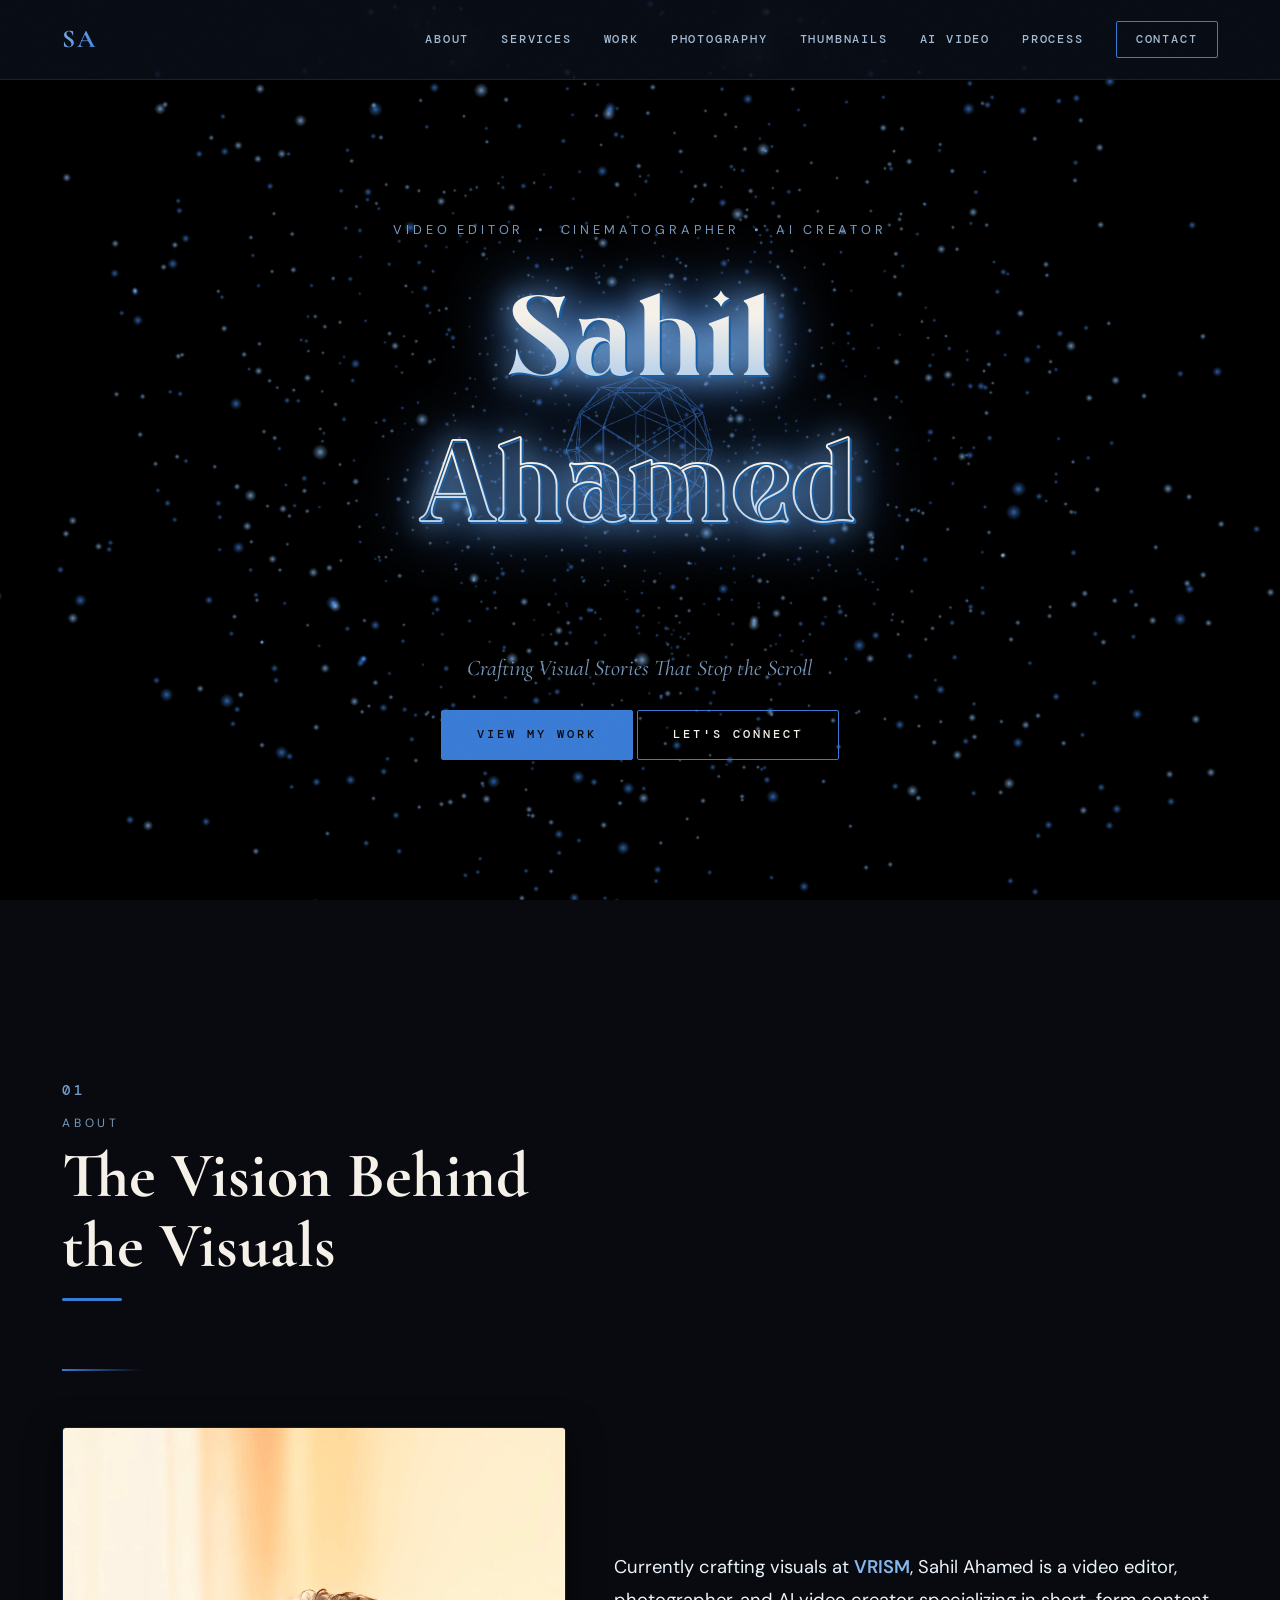
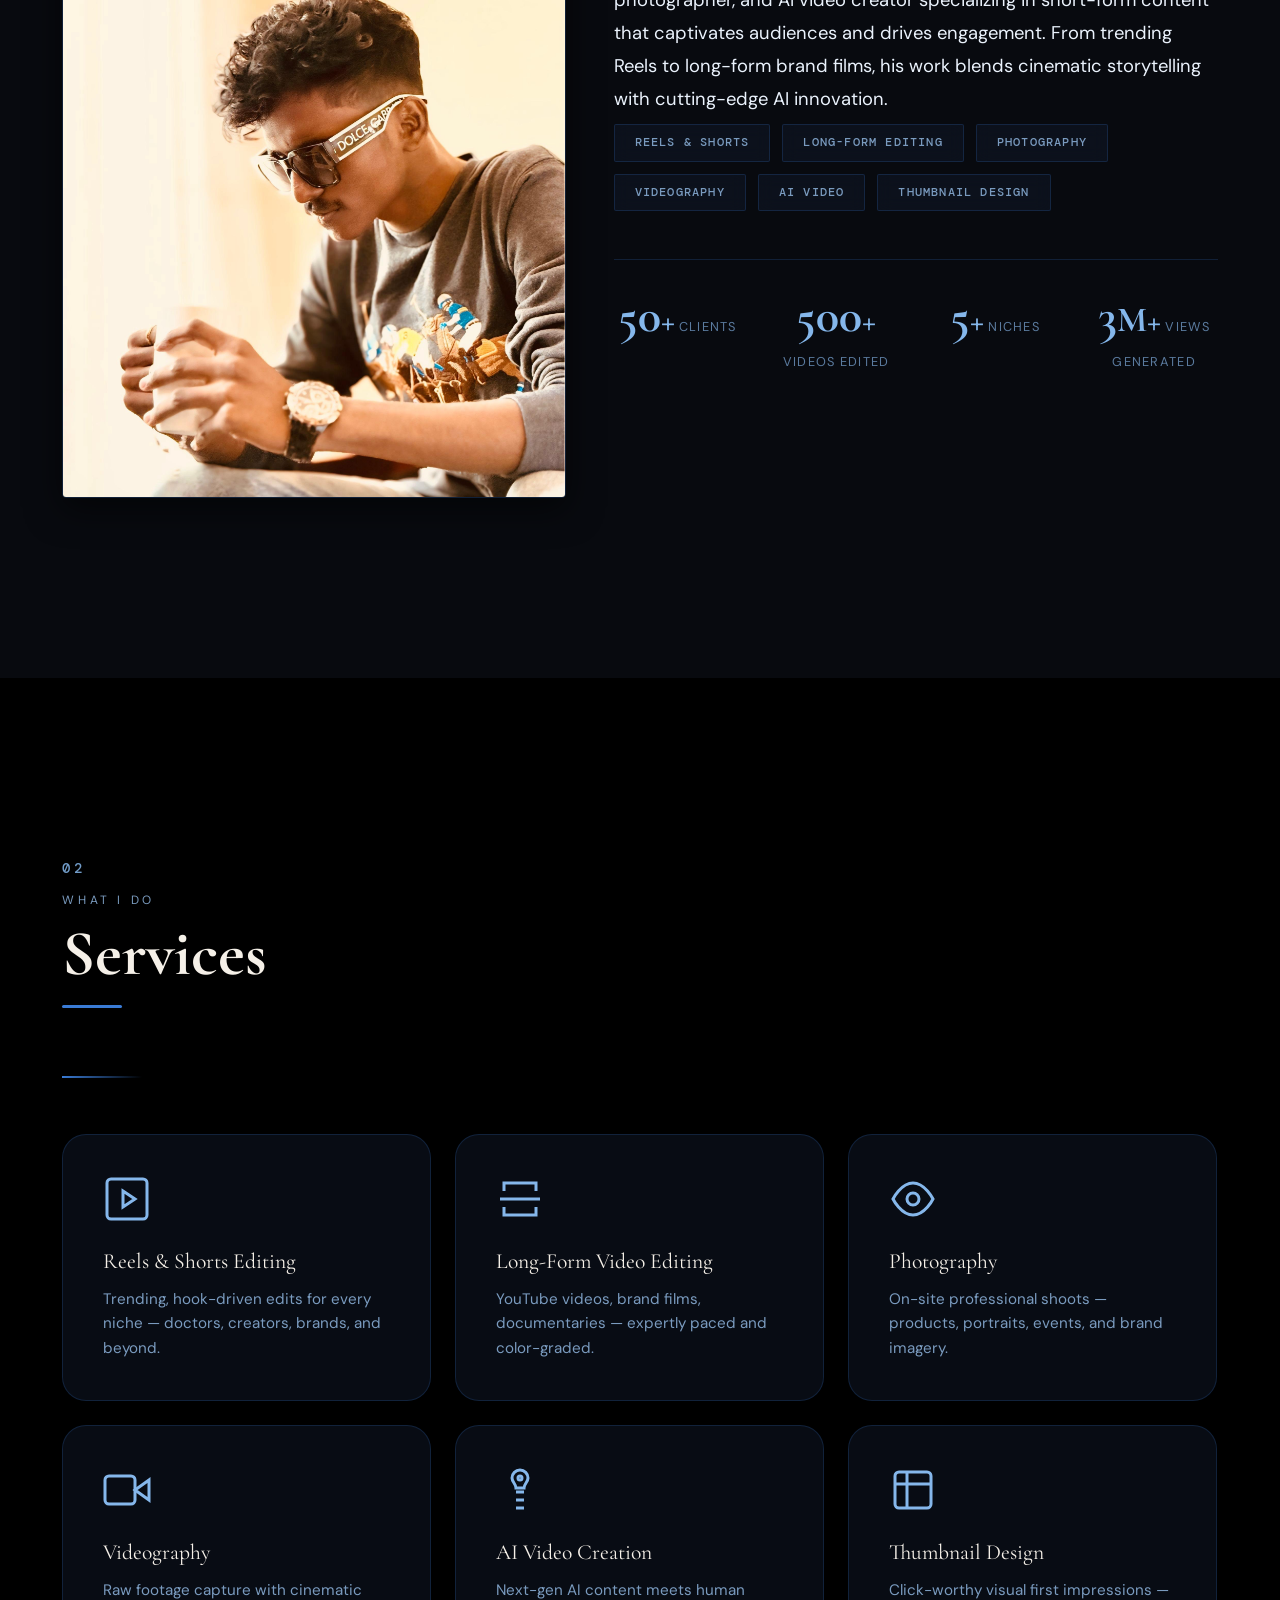
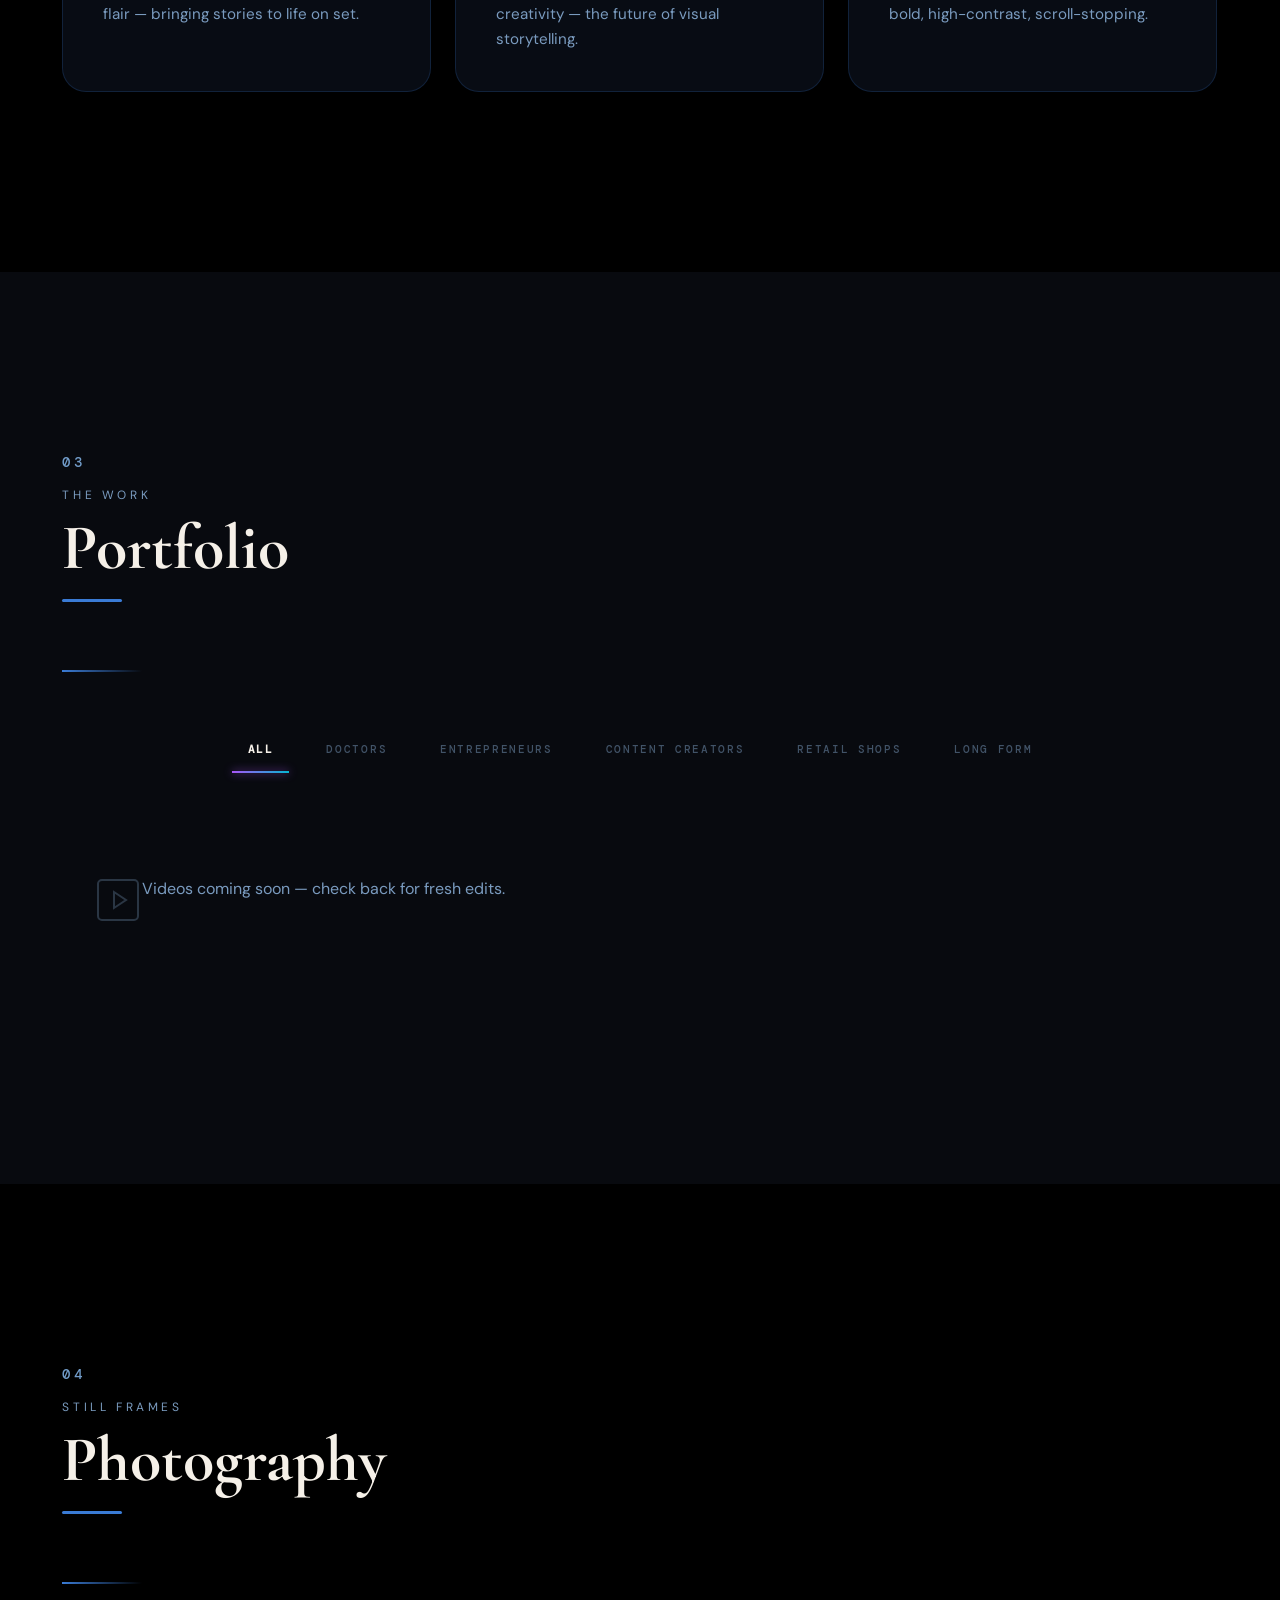
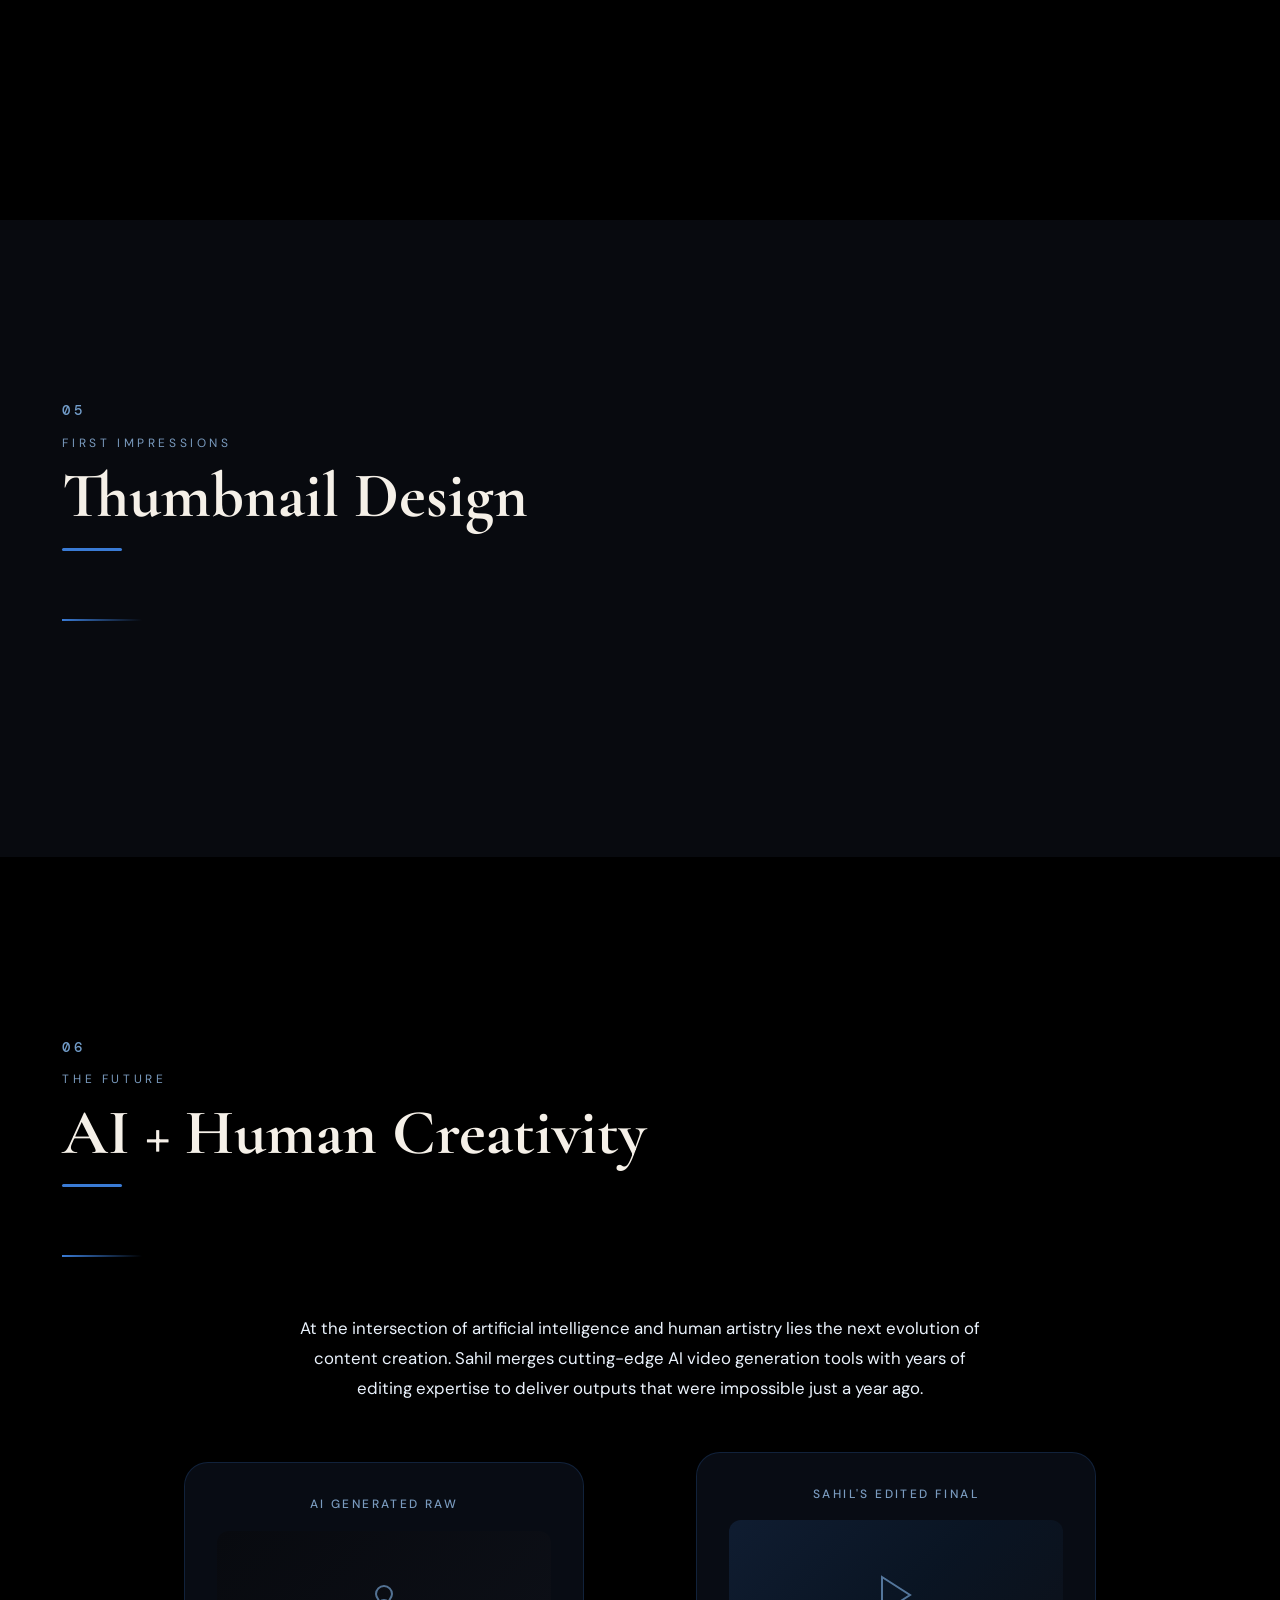
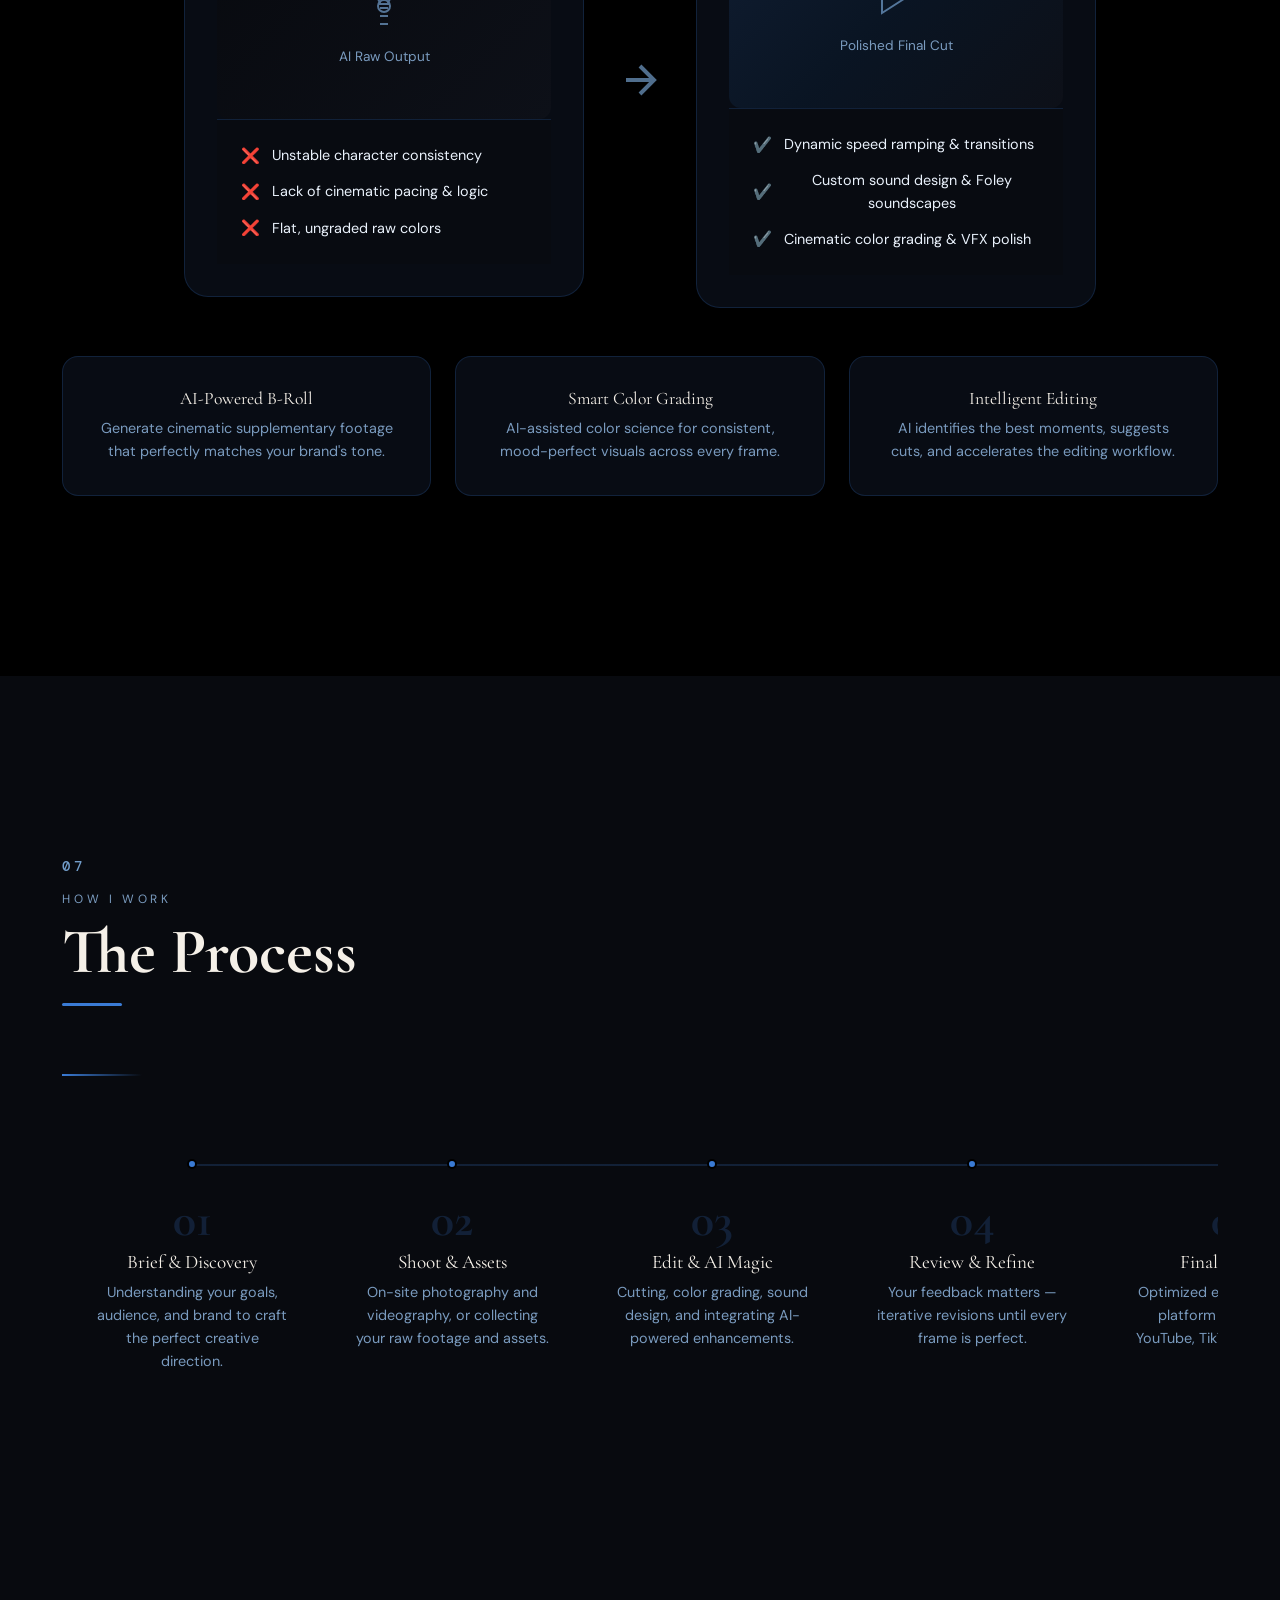
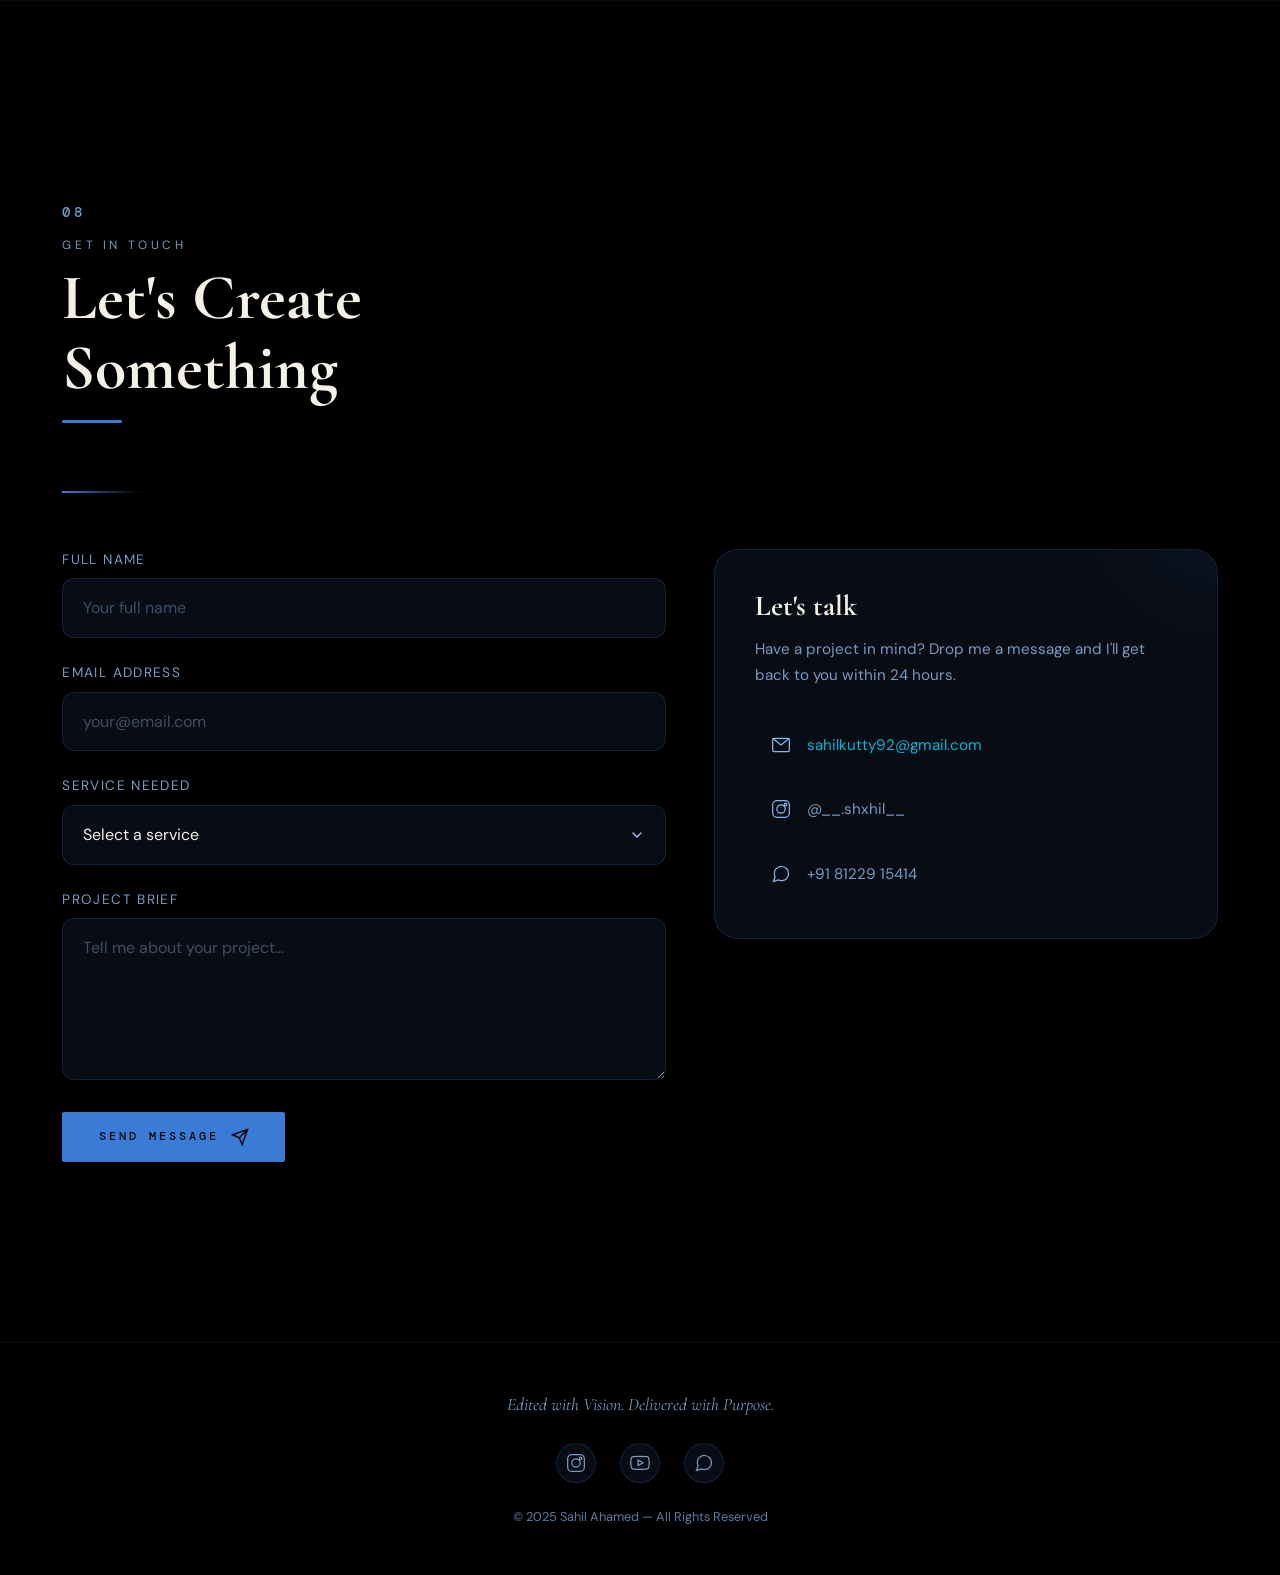
==== index.html @ 662470e2 "Configure Vercel frontend with API rewrites" ====
<!DOCTYPE html>
<html lang="en">
<head>
  <!-- ============================================
       META & SEO
       ============================================ -->
  <meta charset="UTF-8">
  <meta name="viewport" content="width=device-width, initial-scale=1.0">
  <meta http-equiv="X-UA-Compatible" content="IE=edge">

  <!-- Primary SEO -->
  <title>Sahil Ahamed — Video Editor, Cinematographer & AI Creator</title>
  <meta name="description" content="Sahil Ahamed is a professional video editor, cinematographer, and AI video creator specializing in short-form Reels, brand films, and cutting-edge AI-enhanced content. Currently crafting visuals at VRISM.">
  <meta name="keywords" content="video editor, cinematographer, AI video creator, Reels editor, short-form content, brand films, Sahil Ahamed, VRISM, video editing portfolio">
  <meta name="author" content="Sahil Ahamed">
  <meta name="robots" content="index, follow">
  <meta name="theme-color" content="#050508">

  <!-- Open Graph / Facebook -->
  <meta property="og:type" content="website">
  <meta property="og:url" content="https://sahilahamed.com/">
  <meta property="og:title" content="Sahil Ahamed — Video Editor, Cinematographer & AI Creator">
  <meta property="og:description" content="Crafting visual stories that stop the scroll. Professional video editing, cinematography, and AI-powered content creation.">
  <meta property="og:image" content="https://sahilahamed.com/static/images/og-image.jpg">
  <meta property="og:site_name" content="Sahil Ahamed Portfolio">
  <meta property="og:locale" content="en_US">

  <!-- Twitter Card -->
  <meta name="twitter:card" content="summary_large_image">
  <meta name="twitter:url" content="https://sahilahamed.com/">
  <meta name="twitter:title" content="Sahil Ahamed — Video Editor, Cinematographer & AI Creator">
  <meta name="twitter:description" content="Crafting visual stories that stop the scroll. Professional video editing, cinematography, and AI-powered content creation.">
  <meta name="twitter:image" content="https://sahilahamed.com/static/images/og-image.jpg">

  <!-- Canonical -->
  <link rel="canonical" href="https://sahilahamed.com/">

  <!-- Favicon -->
  <link rel="icon" type="image/png" href="/static/images/favicon.png">
  <link rel="apple-touch-icon" href="/static/images/apple-touch-icon.png">

  <!-- ============================================
       FONTS — Preconnect & Google Fonts
       ============================================ -->
  <link rel="preconnect" href="https://fonts.googleapis.com">
  <link rel="preconnect" href="https://fonts.gstatic.com" crossorigin>
  <link href="https://fonts.googleapis.com/css2?family=Cormorant+Garamond:ital,wght@0,300;0,400;0,500;0,600;0,700;1,300;1,400;1,500&family=DM+Sans:opsz,wght@9..40,300;9..40,400;9..40,500&family=DM+Mono:wght@300;400;500&family=Italiana&display=swap" rel="stylesheet">

  <!-- ============================================
       STYLESHEET
       ============================================ -->
  <link rel="stylesheet" href="/static/css/style.css?v=1.5">
</head>

<body>
  <div class="noise-overlay" aria-hidden="true"></div>

  <!-- ============================================
       LOADER
       Displays monogram + progress bar while
       assets load, then fades out via JS.
       ============================================ -->
  <div id="loader" class="loader" aria-hidden="true">
    <div class="loader__monogram">SA</div>
    <div class="loader__bar">
      <div class="loader__progress"></div>
    </div>
  </div>

  <!-- ============================================
       CUSTOM CURSOR (desktop only)
       Follows mouse pointer with a smooth trail.
       Hidden on touch devices via CSS/JS.
       ============================================ -->
  <div class="cursor" id="cursor"></div>
  <div class="cursor-follower" id="cursor-follower"></div>

  <!-- ============================================
       NAVIGATION
       Fixed navbar with logo, links, and
       hamburger menu for mobile.
       ============================================ -->
  <nav class="navbar" id="navbar" role="navigation" aria-label="Main navigation">
    <div class="navbar__container">
      <a href="#hero" class="navbar__logo" aria-label="Sahil Ahamed — Home">SA</a>

      <div class="navbar__links" id="nav-links">
        <a href="#about" class="nav-link">About</a>
        <a href="#services" class="nav-link">Services</a>
        <a href="#portfolio" class="nav-link">Work</a>
        <a href="#photography" class="nav-link">Photography</a>
        <a href="#thumbnails" class="nav-link">Thumbnails</a>
        <a href="#ai-video" class="nav-link">AI Video</a>
        <a href="#process" class="nav-link">Process</a>
        <a href="#contact" class="nav-link nav-link--cta">Contact</a>
      </div>

      <button class="hamburger" id="hamburger" aria-label="Toggle navigation" aria-expanded="false" aria-controls="nav-links">
        <span class="hamburger__line"></span>
        <span class="hamburger__line"></span>
        <span class="hamburger__line"></span>
      </button>
    </div>
  </nav>

  <!-- ============================================
       HERO SECTION
       Full-viewport hero with Three.js canvas
       background, typed subtitle animation,
       and dual CTAs.
       ============================================ -->
  <section id="hero" class="hero" aria-label="Hero introduction">
    <canvas id="hero-canvas" class="hero__canvas" aria-hidden="true"></canvas>

    <div class="hero__content">
      <p class="hero__label">VIDEO EDITOR &nbsp;•&nbsp; CINEMATOGRAPHER &nbsp;•&nbsp; AI CREATOR</p>

      <h1 class="hero__title">
        <span class="hero__title-solid">Sahil</span><br>
        <span class="hero__title-outline">Ahamed</span>
      </h1>
      <div class="hero__subtitle">
        <span class="hero__subtitle-static">I am a </span>
        <span class="hero__subtitle-dynamic" id="hero-typed"></span>
        <span class="hero__cursor">|</span>
      </div>

      <p class="hero__tagline">Crafting Visual Stories That Stop the Scroll</p>

      <div class="hero__ctas">
        <a href="#portfolio" class="cta-btn cta-btn--primary">View My Work</a>
        <a href="#contact" class="cta-btn cta-btn--secondary">Let's Connect</a>
      </div>
    </div>

    <div class="hero__scroll-indicator" aria-hidden="true"></div>

  </section>

  <!-- ============================================
       ABOUT SECTION
       Bio, skill pills, and animated stats.
       ============================================ -->
  <section id="about" class="about section" aria-label="About Sahil Ahamed">
    <div class="section-inner">
      <div class="container">
        <div class="section-header">
          <span class="section-number">01</span>
          <p class="section__label">ABOUT</p>
          <h2 class="section__title">The Vision Behind<br>the Visuals</h2>
          <div class="section-divider"></div>
        </div>

        <div class="about__grid">
          <!-- Profile Image -->
          <div class="about__image-wrapper">
            <div class="about__image">
              <img src="/static/images/profile/ss.jpeg" alt="Sahil Ahamed">
              <div class="about__image-glow"></div>
            </div>
          </div>

          <!-- Bio Content -->
          <div class="about__content">
            <p class="about__bio">
              Currently crafting visuals at <span class="text-highlight">VRISM</span>, Sahil Ahamed is a video editor, photographer, and AI video creator specializing in short-form content that captivates audiences and drives engagement. From trending Reels to long-form brand films, his work blends cinematic storytelling with cutting-edge AI innovation.
            </p>

            <!-- Skill Pills -->
            <div class="about__skills" aria-label="Skills">
              <a href="#portfolio" class="skill-pill" data-category="all">Reels &amp; Shorts</a>
              <a href="#portfolio" class="skill-pill" data-category="long_form">Long-Form Editing</a>
              <a href="#photography" class="skill-pill">Photography</a>
              <a href="#portfolio" class="skill-pill" data-category="all">Videography</a>
              <a href="#ai-video" class="skill-pill">AI Video</a>
              <a href="#thumbnails" class="skill-pill">Thumbnail Design</a>
            </div>

            <!-- Stats — Numbers animate on scroll via JS -->
            <div class="about__stats" aria-label="Statistics">
              <div class="stat-item">
                <span class="stat-number" data-target="50">0</span><span class="stat-suffix">+</span>
                <span class="stat-label">Clients</span>
              </div>
              <div class="stat-item">
                <span class="stat-number" data-target="500">0</span><span class="stat-suffix">+</span>
                <span class="stat-label">Videos Edited</span>
              </div>
              <div class="stat-item">
                <span class="stat-number" data-target="5">0</span><span class="stat-suffix">+</span>
                <span class="stat-label">Niches</span>
              </div>
              <div class="stat-item">
                <span class="stat-number" data-target="3">0</span><span class="stat-suffix">M+</span>
                <span class="stat-label">Views Generated</span>
              </div>
            </div>
          </div>
        </div>
      </div>
    </div>
  </section>

  <!-- ============================================
       SERVICES SECTION
       Six glass-morphism cards with inline SVG
       icons covering all offered services.
       ============================================ -->
  <section id="services" class="services section" aria-label="Services offered">
    <div class="section-inner">
      <div class="container">
        <div class="section-header">
          <span class="section-number">02</span>
          <p class="section__label">WHAT I DO</p>
          <h2 class="section__title">Services</h2>
          <div class="section-divider"></div>
        </div>

        <div class="services__grid">
          <!-- Service 1: Reels & Shorts -->
          <a href="#portfolio" class="service-card glass-card" data-category="all">
            <div class="service-card__icon" aria-hidden="true">
              <svg viewBox="0 0 24 24" fill="none" stroke="currentColor" stroke-width="1.5">
                <rect x="2" y="2" width="20" height="20" rx="2"/>
                <polygon points="10,8 16,12 10,16"/>
              </svg>
            </div>
            <h3 class="service-card__title">Reels &amp; Shorts Editing</h3>
            <p class="service-card__desc">Trending, hook-driven edits for every niche — doctors, creators, brands, and beyond.</p>
          </a>

          <!-- Service 2: Long-Form -->
          <a href="#portfolio" class="service-card glass-card" data-category="long_form">
            <div class="service-card__icon" aria-hidden="true">
              <svg viewBox="0 0 24 24" fill="none" stroke="currentColor" stroke-width="1.5">
                <path d="M4 8V4h16v4M4 16v4h16v-4M2 12h20"/>
              </svg>
            </div>
            <h3 class="service-card__title">Long-Form Video Editing</h3>
            <p class="service-card__desc">YouTube videos, brand films, documentaries — expertly paced and color-graded.</p>
          </a>

          <!-- Service 3: Photography -->
          <a href="#photography" class="service-card glass-card">
            <div class="service-card__icon" aria-hidden="true">
              <svg viewBox="0 0 24 24" fill="none" stroke="currentColor" stroke-width="1.5">
                <circle cx="12" cy="12" r="3"/>
                <path d="M2 12s4-8 10-8 10 8 10 8-4 8-10 8-10-8-10-8z"/>
              </svg>
            </div>
            <h3 class="service-card__title">Photography</h3>
            <p class="service-card__desc">On-site professional shoots — products, portraits, events, and brand imagery.</p>
          </a>

          <!-- Service 4: Videography -->
          <a href="#portfolio" class="service-card glass-card" data-category="all">
            <div class="service-card__icon" aria-hidden="true">
              <svg viewBox="0 0 24 24" fill="none" stroke="currentColor" stroke-width="1.5">
                <path d="M23 7l-7 5 7 5V7z"/>
                <rect x="1" y="5" width="15" height="14" rx="2"/>
              </svg>
            </div>
            <h3 class="service-card__title">Videography</h3>
            <p class="service-card__desc">Raw footage capture with cinematic flair — bringing stories to life on set.</p>
          </a>

          <!-- Service 5: AI Video -->
          <a href="#ai-video" class="service-card glass-card">
            <div class="service-card__icon" aria-hidden="true">
              <svg viewBox="0 0 24 24" fill="none" stroke="currentColor" stroke-width="1.5">
                <path d="M12 2a4 4 0 0 1 4 4c0 2-2 3-2 5h-4c0-2-2-3-2-5a4 4 0 0 1 4-4z"/>
                <path d="M10 17h4M10 21h4M10 13h4"/>
                <circle cx="12" cy="6" r="1"/>
              </svg>
            </div>
            <h3 class="service-card__title">AI Video Creation</h3>
            <p class="service-card__desc">Next-gen AI content meets human creativity — the future of visual storytelling.</p>
          </a>

          <!-- Service 6: Thumbnails -->
          <a href="#thumbnails" class="service-card glass-card">
            <div class="service-card__icon" aria-hidden="true">
              <svg viewBox="0 0 24 24" fill="none" stroke="currentColor" stroke-width="1.5">
                <rect x="3" y="3" width="18" height="18" rx="2"/>
                <path d="M3 9h18M9 3v18"/>
              </svg>
            </div>
            <h3 class="service-card__title">Thumbnail Design</h3>
            <p class="service-card__desc">Click-worthy visual first impressions — bold, high-contrast, scroll-stopping.</p>
          </a>
        </div>
      </div>
    </div>
  </section>

  <!-- ============================================
       PORTFOLIO SECTION
       Filterable grid populated dynamically by
       portfolio.js. Filter tabs use data-category
       attributes for JS-based filtering.
       ============================================ -->
  <section id="portfolio" class="portfolio section" aria-label="Portfolio work">
    <div class="section-inner">
      <div class="container">
        <div class="section-header">
          <span class="section-number">03</span>
          <p class="section__label">THE WORK</p>
          <h2 class="section__title">Portfolio</h2>
          <div class="section-divider"></div>
        </div>

        <!-- Filter Tabs -->
        <div class="portfolio__filters" id="filter-tabs" role="tablist" aria-label="Portfolio filter categories">
          <button class="filter-tab active" data-category="all" role="tab" aria-selected="true">All</button>
          <button class="filter-tab" data-category="doctors" role="tab" aria-selected="false">Doctors</button>
          <button class="filter-tab" data-category="entrepreneurs" role="tab" aria-selected="false">Entrepreneurs</button>
          <button class="filter-tab" data-category="content_creators" role="tab" aria-selected="false">Content Creators</button>
          <button class="filter-tab" data-category="retail_shops" role="tab" aria-selected="false">Retail Shops</button>
          <button class="filter-tab" data-category="long_form" role="tab" aria-selected="false">Long Form</button>
        </div>

        <!-- Portfolio Grid — Populated by portfolio.js -->
        <div class="portfolio__grid" id="portfolio-grid" role="tabpanel">
          <!-- Dynamically populated by portfolio.js -->
        </div>

        <!-- Empty State -->
        <div class="portfolio__empty" id="portfolio-empty" style="display:none;">
          <div class="portfolio__empty-icon" aria-hidden="true">
            <svg viewBox="0 0 24 24" fill="none" stroke="currentColor" stroke-width="1">
              <rect x="2" y="2" width="20" height="20" rx="2"/>
              <polygon points="10,8 16,12 10,16"/>
            </svg>
          </div>
          <p>Videos coming soon — check back for fresh edits.</p>
        </div>
      </div>
    </div>
  </section>

  <!-- ============================================
       PHOTOGRAPHY SECTION
       Dedicated masonry grid loading photography
       files from API.
       ============================================ -->
  <section id="photography" class="photography section" aria-label="Photography work">
    <div class="section-inner">
      <div class="container">
        <div class="section-header">
          <span class="section-number">04</span>
          <p class="section__label">STILL FRAMES</p>
          <h2 class="section__title">Photography</h2>
          <div class="section-divider"></div>
        </div>
        <!-- Masonry Grid -->
        <div class="photography__grid" id="photography-grid">
          <!-- Loaded via JS -->
        </div>
      </div>
    </div>
  </section>

  <!-- ============================================
       THUMBNAILS SECTION
       Dedicated 16:9 responsive grid loading
       thumbnail files from API.
       ============================================ -->
  <section id="thumbnails" class="thumbnails section" aria-label="Thumbnail designs">
    <div class="section-inner">
      <div class="container">
        <div class="section-header">
          <span class="section-number">05</span>
          <p class="section__label">FIRST IMPRESSIONS</p>
          <h2 class="section__title">Thumbnail Design</h2>
          <div class="section-divider"></div>
        </div>
        <!-- Grid -->
        <div class="thumbnails__grid" id="thumbnails-grid">
          <!-- Loaded via JS -->
        </div>
      </div>
    </div>
  </section>

  <!-- ============================================
       LIGHTBOX MODAL
       Fullscreen overlay for viewing portfolio
       videos and images with prev/next navigation.
       ============================================ -->
  <div class="lightbox" id="lightbox" role="dialog" aria-modal="true" aria-label="Portfolio lightbox" aria-hidden="true">
    <div class="lightbox__header">
      <button class="lightbox__btn lightbox__close" id="lightbox-close" aria-label="Close lightbox">&#10005; CLOSE</button>
      <div class="lightbox__nav-group">
        <button class="lightbox__btn lightbox__prev" id="lightbox-prev" aria-label="Previous item">&#9664; PREV</button>
        <button class="lightbox__btn lightbox__next" id="lightbox-next" aria-label="Next item">NEXT &#9654;</button>
      </div>
    </div>
    <div class="lightbox__content">
      <div class="lightbox__skeleton skeleton" id="lightbox-skeleton" style="display: none;"></div>
      <video class="lightbox__video" id="lightbox-video" playsinline></video>
      <img class="lightbox__image" id="lightbox-image" style="display:none;" alt="Portfolio item">
    </div>
    <div class="lightbox__footer">
      <div class="lightbox__controls">
        <button class="lightbox__btn lightbox__sound" id="lightbox-sound" aria-label="Toggle sound">&#128266; Sound ON</button>
        <button class="lightbox__btn lightbox__fullscreen" id="lightbox-fullscreen" aria-label="Toggle fullscreen">&#9638; FULLSCREEN</button>
        <button class="lightbox__btn lightbox__share" id="lightbox-share" aria-label="Share item">&#8595; SHARE</button>
      </div>
      <div class="lightbox__category" id="lightbox-category">Category: Reel</div>
    </div>
  </div>

  <!-- ============================================
       AI VIDEO SECTION
       Showcases AI + human creativity workflow
       with before/after comparison and feature
       highlights.
       ============================================ -->
  <section id="ai-video" class="ai-section section" aria-label="AI video creation">
    <div class="section-inner">
      <div class="container">
        <div class="section-header">
          <span class="section-number">06</span>
          <p class="section__label">THE FUTURE</p>
          <h2 class="section__title">AI + Human Creativity</h2>
          <div class="section-divider"></div>
        </div>

        <p class="ai-section__intro">At the intersection of artificial intelligence and human artistry lies the next evolution of content creation. Sahil merges cutting-edge AI video generation tools with years of editing expertise to deliver outputs that were impossible just a year ago.</p>

        <!-- Before / After Comparison -->
        <div class="ai-section__comparison">

          <div class="ai-section__before glass-card">
            <div class="ai-section__label">AI Generated Raw</div>
            <div class="ai-section__preview">
              <div class="ai-section__placeholder">
                <svg viewBox="0 0 24 24" fill="none" stroke="currentColor" stroke-width="1" aria-hidden="true">
                  <circle cx="12" cy="12" r="3"/>
                  <path d="M12 2a4 4 0 0 1 4 4c0 2-2 3-2 5h-4c0-2-2-3-2-5a4 4 0 0 1 4-4z"/>
                  <path d="M10 17h4M10 21h4M10 13h4"/>
                </svg>
                <span>AI Raw Output</span>
              </div>
            </div>
            <ul class="ai-section__list">
              <li><span class="ai-list-icon ai-list-icon--cross">❌</span> Unstable character consistency</li>
              <li><span class="ai-list-icon ai-list-icon--cross">❌</span> Lack of cinematic pacing &amp; logic</li>
              <li><span class="ai-list-icon ai-list-icon--cross">❌</span> Flat, ungraded raw colors</li>
            </ul>
          </div>

          <div class="ai-section__arrow" aria-hidden="true">
            <svg viewBox="0 0 24 24" fill="none" stroke="currentColor" stroke-width="2">
              <path d="M5 12h14M12 5l7 7-7 7"/>
            </svg>
          </div>

          <div class="ai-section__after glass-card">
            <div class="ai-section__label">Sahil's Edited Final</div>
            <div class="ai-section__preview">
              <div class="ai-section__placeholder ai-section__placeholder--final">
                <svg viewBox="0 0 24 24" fill="none" stroke="currentColor" stroke-width="1" aria-hidden="true">
                  <polygon points="5,3 19,12 5,21"/>
                </svg>
                <span>Polished Final Cut</span>
              </div>
            </div>
            <ul class="ai-section__list">
              <li><span class="ai-list-icon ai-list-icon--check">✔️</span> Dynamic speed ramping &amp; transitions</li>
              <li><span class="ai-list-icon ai-list-icon--check">✔️</span> Custom sound design &amp; Foley soundscapes</li>
              <li><span class="ai-list-icon ai-list-icon--check">✔️</span> Cinematic color grading &amp; VFX polish</li>
            </ul>
          </div>

        </div>

        <!-- AI Feature Cards -->
        <div class="ai-section__features">

          <div class="ai-feature glass-card">
            <h4>AI-Powered B-Roll</h4>
            <p>Generate cinematic supplementary footage that perfectly matches your brand's tone.</p>
          </div>

          <div class="ai-feature glass-card">
            <h4>Smart Color Grading</h4>
            <p>AI-assisted color science for consistent, mood-perfect visuals across every frame.</p>
          </div>

          <div class="ai-feature glass-card">
            <h4>Intelligent Editing</h4>
            <p>AI identifies the best moments, suggests cuts, and accelerates the editing workflow.</p>
          </div>

        </div>
      </div>
    </div>
  </section>

  <!-- ============================================
       PROCESS SECTION
       Five-step creative timeline showing the
       workflow from brief to final delivery.
       ============================================ -->
  <section id="process" class="process section" aria-label="Creative process">
    <div class="section-inner">
      <div class="container">
        <div class="section-header">
          <span class="section-number">07</span>
          <p class="section__label">HOW I WORK</p>
          <h2 class="section__title">The Process</h2>
          <div class="section-divider"></div>
        </div>

        <div class="process__timeline" id="process-timeline">

          <div class="timeline-step">
            <div class="timeline-step__number" aria-hidden="true">01</div>
            <h3 class="timeline-step__title">Brief &amp; Discovery</h3>
            <p class="timeline-step__desc">Understanding your goals, audience, and brand to craft the perfect creative direction.</p>
          </div>

          <div class="timeline-step">
            <div class="timeline-step__number" aria-hidden="true">02</div>
            <h3 class="timeline-step__title">Shoot &amp; Assets</h3>
            <p class="timeline-step__desc">On-site photography and videography, or collecting your raw footage and assets.</p>
          </div>

          <div class="timeline-step">
            <div class="timeline-step__number" aria-hidden="true">03</div>
            <h3 class="timeline-step__title">Edit &amp; AI Magic</h3>
            <p class="timeline-step__desc">Cutting, color grading, sound design, and integrating AI-powered enhancements.</p>
          </div>

          <div class="timeline-step">
            <div class="timeline-step__number" aria-hidden="true">04</div>
            <h3 class="timeline-step__title">Review &amp; Refine</h3>
            <p class="timeline-step__desc">Your feedback matters — iterative revisions until every frame is perfect.</p>
          </div>

          <div class="timeline-step">
            <div class="timeline-step__number" aria-hidden="true">05</div>
            <h3 class="timeline-step__title">Final Delivery</h3>
            <p class="timeline-step__desc">Optimized exports for every platform — Instagram, YouTube, TikTok, and beyond.</p>
          </div>

        </div>
      </div>
    </div>
  </section>

  <!-- ============================================
       TESTIMONIALS SECTION
       Infinite horizontal marquee of client
       testimonials. Cards are duplicated to
       create a seamless CSS scroll loop.
       ============================================
  <section id="testimonials" class="testimonials section" aria-label="Client testimonials">
    <div class="section-inner">
      <div class="container">
        <p class="section__label">CLIENT LOVE</p>
        <h2 class="section__title">Testimonials</h2>
      </div>

      <div class="testimonials__marquee" aria-label="Scrolling testimonials">
        <div class="testimonials__track">
          <div class="testimonial-card glass-card">
            <p class="testimonial-card__text">&ldquo;Sahil transformed our clinic&rsquo;s social media presence. His Reels consistently get 10x more engagement than anything we&rsquo;d tried before. Absolute game-changer.&rdquo;</p>
            <div class="testimonial-card__author">
              <div class="testimonial-card__avatar" aria-hidden="true"></div>
              <div>
                <p class="testimonial-card__name">Dr. Arjun Mehta</p>
                <p class="testimonial-card__role">Dermatologist</p>
              </div>
            </div>
          </div>
          <div class="testimonial-card glass-card">
            <p class="testimonial-card__text">&ldquo;Working with Sahil feels effortless. He understands trends before they blow up and my content has never looked more professional. Highly recommend!&rdquo;</p>
            <div class="testimonial-card__author">
              <div class="testimonial-card__avatar" aria-hidden="true"></div>
              <div>
                <p class="testimonial-card__name">Priya Sharma</p>
                <p class="testimonial-card__role">Content Creator, 500K+ Followers</p>
              </div>
            </div>
          </div>
          <div class="testimonial-card glass-card">
            <p class="testimonial-card__text">&ldquo;Sahil&rsquo;s video editing for our product launches has been phenomenal. Sales went up 40% after we started using his Reels for our store promotions.&rdquo;</p>
            <div class="testimonial-card__author">
              <div class="testimonial-card__avatar" aria-hidden="true"></div>
              <div>
                <p class="testimonial-card__name">Rajesh Kumar</p>
                <p class="testimonial-card__role">Entrepreneur, E-Commerce</p>
              </div>
            </div>
          </div>
          <div class="testimonial-card glass-card">
            <p class="testimonial-card__text">&ldquo;Our boutique&rsquo;s Instagram grew from 2K to 15K followers in 3 months, all thanks to Sahil&rsquo;s incredible edits. Every video he makes is a masterpiece.&rdquo;</p>
            <div class="testimonial-card__author">
              <div class="testimonial-card__avatar" aria-hidden="true"></div>
              <div>
                <p class="testimonial-card__name">Ananya Reddy</p>
                <p class="testimonial-card__role">Owner, Luxe Boutique</p>
              </div>
            </div>
          </div>
          <div class="testimonial-card glass-card">
            <p class="testimonial-card__text">&ldquo;The transformation videos Sahil creates for our salon are incredible. Clients literally book appointments after seeing our Reels. Best investment we&rsquo;ve made.&rdquo;</p>
            <div class="testimonial-card__author">
              <div class="testimonial-card__avatar" aria-hidden="true"></div>
              <div>
                <p class="testimonial-card__name">Meera Nair</p>
                <p class="testimonial-card__role">Owner, Glow Beauty Studio</p>
              </div>
            </div>
          </div>
        </div>
      </div>
    </div>
  </section>
  -->

  <!-- ============================================
       CONTACT SECTION
       Contact form with service dropdown and
       info sidebar with email, Instagram, and
       WhatsApp links.
       ============================================ -->
  <section id="contact" class="contact section" aria-label="Contact form">
    <div class="section-inner">
      <div class="container">
        <div class="section-header">
          <span class="section-number">08</span>
          <p class="section__label">GET IN TOUCH</p>
          <h2 class="section__title">Let's Create<br>Something</h2>
          <div class="section-divider"></div>
        </div>

        <div class="contact__grid">

          <!-- Contact Form -->
          <form class="contact__form" id="contact-form" method="POST" novalidate>
            <div class="form-overlay" id="form-overlay" aria-hidden="true">
              <div class="form-overlay__content">
                <div class="form-overlay__spinner"></div>
                <p>Sending your message...</p>
              </div>
            </div>
            <div class="form-group">
              <label for="contact-name" class="form-label">Full Name</label>
              <input type="text" id="contact-name" name="name" class="form-input" placeholder="Your full name" required autocomplete="name">
            </div>

            <div class="form-group">
              <label for="contact-email" class="form-label">Email Address</label>
              <input type="email" id="contact-email" name="email" class="form-input" placeholder="your@email.com" required autocomplete="email">
            </div>

            <div class="form-group">
              <label for="contact-service" class="form-label">Service Needed</label>
              <select id="contact-service" name="service" class="form-select" required>
                <option value="" disabled selected>Select a service</option>
                <option value="Reels Editing">Reels &amp; Shorts Editing</option>
                <option value="Long Form Editing">Long-Form Video Editing</option>
                <option value="Photography">Photography</option>
                <option value="Videography">Videography</option>
                <option value="AI Video">AI Video Creation</option>
                <option value="Thumbnail Design">Thumbnail Design</option>
                <option value="Other">Other</option>
              </select>
            </div>

            <div class="form-group">
              <label for="contact-brief" class="form-label">Project Brief</label>
              <textarea id="contact-brief" name="brief" class="form-textarea" placeholder="Tell me about your project..." rows="5" required></textarea>
            </div>

            <button type="submit" class="submit-btn cta-btn cta-btn--primary">
              <span class="btn-text">Send Message</span>
              <span class="spinner" aria-hidden="true"></span>
              <svg viewBox="0 0 24 24" fill="none" stroke="currentColor" stroke-width="2" width="20" height="20" aria-hidden="true">
                <path d="M22 2L11 13M22 2l-7 20-4-9-9-4 20-7z"/>
              </svg>
            </button>

            <div class="form-status" id="form-status" role="status" aria-live="polite"></div>
          </form>

          <!-- Contact Info Sidebar -->
          <div class="contact__info">
            <div class="contact__info-card glass-card">
              <h3>Let's talk</h3>
              <p>Have a project in mind? Drop me a message and I'll get back to you within 24 hours.</p>

              <div class="contact__links">
                <a href="https://mail.google.com/mail/?view=cm&to=sahilkutty92@gmail.com" target="_blank" rel="noopener noreferrer" class="contact__link gmail-link">
                  <svg viewBox="0 0 24 24" fill="none" stroke="currentColor" stroke-width="1.5" width="20" height="20" aria-hidden="true">
                    <rect x="2" y="4" width="20" height="16" rx="2"/>
                    <path d="M22 4l-10 8L2 4"/>
                  </svg>
                  <span class="gmail-wrapper">
                    <span class="gmail-text">sahilkutty92@gmail.com</span><span class="external-icon">↗</span>
                  </span>
                </a>

                <a href="https://instagram.com/@__.shxhil__" target="_blank" rel="noopener noreferrer" class="contact__link">
                  <svg viewBox="0 0 24 24" fill="none" stroke="currentColor" stroke-width="1.5" width="20" height="20" aria-hidden="true">
                    <rect x="2" y="2" width="20" height="20" rx="5"/>
                    <circle cx="12" cy="12" r="5"/>
                    <circle cx="17.5" cy="6.5" r="1.5"/>
                  </svg>
                  <span>@__.shxhil__</span>
                </a>

                <a href="https://wa.me/918122915414" target="_blank" rel="noopener noreferrer" class="contact__link">
                  <svg viewBox="0 0 24 24" fill="none" stroke="currentColor" stroke-width="1.5" width="20" height="20" aria-hidden="true">
                    <path d="M21 11.5a8.38 8.38 0 0 1-.9 3.8 8.5 8.5 0 0 1-7.6 4.7 8.38 8.38 0 0 1-3.8-.9L3 21l1.9-5.7a8.38 8.38 0 0 1-.9-3.8 8.5 8.5 0 0 1 4.7-7.6 8.38 8.38 0 0 1 3.8-.9h.5a8.48 8.48 0 0 1 8 8v.5z"/>
                  </svg>
                  <span>+91 81229 15414</span>
                </a>
              </div>
            </div>
          </div>

        </div>
      </div>
    </div>
  </section>

  <!-- ============================================
       FOOTER
       Tagline, social links, and copyright.
       ============================================ -->
  <footer class="footer" role="contentinfo">
    <div class="container">
      <div class="footer__content">

        <p class="footer__tagline">Edited with Vision. Delivered with Purpose.</p>

        <!-- Social Links -->
        <div class="footer__social">
          <a href="https://instagram.com/@__.shxhil__" target="_blank" rel="noopener noreferrer" class="social-link" aria-label="Instagram">
            <svg viewBox="0 0 24 24" fill="none" stroke="currentColor" stroke-width="1.5">
              <rect x="2" y="2" width="20" height="20" rx="5"/>
              <circle cx="12" cy="12" r="5"/>
              <circle cx="17.5" cy="6.5" r="1.5"/>
            </svg>
          </a>

          <a href="https://youtube.com/@kattradhucinema8288?si=GAgDV6g0xssbIweK" target="_blank" rel="noopener noreferrer" class="social-link" aria-label="YouTube">
            <svg viewBox="0 0 24 24" fill="none" stroke="currentColor" stroke-width="1.5">
              <path d="M22.54 6.42a2.78 2.78 0 0 0-1.94-2C18.88 4 12 4 12 4s-6.88 0-8.6.46a2.78 2.78 0 0 0-1.94 2A29 29 0 0 0 1 11.75a29 29 0 0 0 .46 5.33A2.78 2.78 0 0 0 3.4 19.13C5.12 19.56 12 19.56 12 19.56s6.88 0 8.6-.46a2.78 2.78 0 0 0 1.94-2 29 29 0 0 0 .46-5.25 29 29 0 0 0-.46-5.43z"/>
              <polygon points="9.75 15.02 15.5 11.75 9.75 8.48 9.75 15.02"/>
            </svg>
          </a>

          <a href="https://wa.me/918122915414" target="_blank" rel="noopener noreferrer" class="social-link" aria-label="WhatsApp">
            <svg viewBox="0 0 24 24" fill="none" stroke="currentColor" stroke-width="1.5">
              <path d="M21 11.5a8.38 8.38 0 0 1-.9 3.8 8.5 8.5 0 0 1-7.6 4.7 8.38 8.38 0 0 1-3.8-.9L3 21l1.9-5.7a8.38 8.38 0 0 1-.9-3.8 8.5 8.5 0 0 1 4.7-7.6 8.38 8.38 0 0 1 3.8-.9h.5a8.48 8.48 0 0 1 8 8v.5z"/>
            </svg>
          </a>
        </div>

        <p class="footer__copyright">&copy; 2025 Sahil Ahamed — All Rights Reserved</p>

      </div>
    </div>
  </footer>

  <!-- ============================================
       POPUP & TOAST NOTIFICATIONS
       ============================================ -->
  <div class="popup-overlay" id="success-popup" aria-hidden="true">
    <div class="popup-card glass-card">
      <div class="success-icon">
        <svg class="checkmark" xmlns="http://www.w3.org/2000/svg" viewBox="0 0 52 52">
          <circle class="checkmark__circle" cx="26" cy="26" r="25" fill="none"/>
          <path class="checkmark__check" fill="none" d="M14.1 27.2l7.1 7.2 16.7-16.8"/>
        </svg>
      </div>
      <h3 class="popup-title">MESSAGE SENT!</h3>
      <p class="popup-message">Thank you, <span id="success-name"></span>! Sahil will get back to you within 24 hours.</p>
      <button class="popup-close cta-btn cta-btn--primary" id="success-close">CLOSE</button>
    </div>
  </div>

  <div class="error-toast" id="error-toast" aria-live="assertive" role="alert">
    <span class="toast-icon">⚠</span>
    <span class="toast-message">Failed to send. Please try again.</span>
  </div>

  <!-- ============================================
       SCRIPTS
       Three.js for hero canvas, GSAP for scroll
       animations, then custom modules.
       ============================================ -->
  <!-- Vendor libs served locally — no CDN round-trip on refresh -->
  <script src="/static/js/vendor/three.min.js" defer></script>
  <script src="/static/js/vendor/gsap.min.js" defer></script>
  <script src="/static/js/vendor/ScrollTrigger.min.js" defer></script>
  <script src="/static/js/main.js?v=1.2" defer></script>
  <script src="/static/js/portfolio.js?v=1.4" defer></script>

</body>
</html>
---- static/css/style.css ----
/* ============================================================
   SAHIL AHAMED — ETHEREAL PORTFOLIO
   Complete Production-Ready Stylesheet
   Theme: Dark Cosmic Ethereal
   ============================================================ */

/* ──────────────────────────────────────────────────────────────
   LOCAL FONTS
   ────────────────────────────────────────────────────────────── */
@font-face {
  font-family: 'Michelle';
  src: url('../fonts/michelle/Michelle.otf') format('opentype');
  font-weight: normal;
  font-style: normal;
  font-display: swap;
}

@font-face {
  font-family: 'Michelle Outline';
  src: url('../fonts/michelle/Michelle Outline.otf') format('opentype');
  font-weight: normal;
  font-style: normal;
  font-display: swap;
}

/* ──────────────────────────────────────────────────────────────
   0. CSS CUSTOM PROPERTIES
   ────────────────────────────────────────────────────────────── */

:root {
  /* Colors - Cinematic Navy & Gold Theme */
  --bg-primary: #000000;
  --bg-secondary: #080a0f;
  --bg-tertiary: #0d1018;
  --color-purple: #3a7bd5;
  --color-purple-light: #85b7eb;
  --color-purple-dark: #185fa5;
  --color-cyan: #3a7bd5;
  --color-cyan-light: #85b7eb;
  --color-gold: #d4af37;
  --color-gold-light: #f5f0e8;
  --text-primary: #f5f0e8;
  --text-secondary: #eaf2fc;
  --text-muted: #7a9bbf;
  --text-dim: #5b7b9f;
  --glass-bg: rgba(19, 28, 46, 0.45);
  --glass-bg-hover: rgba(19, 28, 46, 0.65);
  --glass-border: rgba(58, 123, 213, 0.2);
  --glass-border-hover: rgba(58, 123, 213, 0.45);

  /* Typography */
  --font-display: 'Cormorant Garamond', Georgia, serif;
  --font-heading: 'Italiana', serif;
  --font-accent: 'Cormorant Garamond', Georgia, serif;
  --font-elegant: 'Cormorant Garamond', Georgia, serif;
  --font-body: 'DM Sans', sans-serif;
  --font-body-alt: 'DM Sans', sans-serif;
  --font-mono: 'DM Mono', monospace;

  /* Spacing */
  --section-padding: clamp(4rem, 10vh, 8rem);
  --container-width: min(94%, 1600px);
  --gap-sm: 0.5rem;
  --gap-md: 1rem;
  --gap-lg: 2rem;
  --gap-xl: 4rem;

  /* Effects */
  --glass-blur: blur(16px);
  --transition-smooth: 0.4s cubic-bezier(0.16, 1, 0.3, 1);
  --transition-bounce: 0.6s cubic-bezier(0.34, 1.56, 0.64, 1);
}


/* ──────────────────────────────────────────────────────────────
   1. RESET & BASE
   ────────────────────────────────────────────────────────────── */

*,
*::before,
*::after {
  margin: 0;
  padding: 0;
  box-sizing: border-box;
}

html {
  scroll-behavior: smooth;
  font-size: 16px;
  -webkit-text-size-adjust: 100%;
  -ms-text-size-adjust: 100%;
}

body {
  background-color: var(--bg-primary);
  font-family: var(--font-body);
  color: var(--text-primary);
  overflow-x: hidden;
  line-height: 1.6;
  -webkit-font-smoothing: antialiased;
  -moz-osx-font-smoothing: grayscale;
  text-rendering: optimizeLegibility;
  min-height: 100vh;
}

img,
picture,
video,
canvas,
svg {
  display: block;
  max-width: 100%;
}

input,
button,
textarea,
select {
  font: inherit;
  color: inherit;
}

a {
  color: inherit;
  text-decoration: none;
}

ul,
ol {
  list-style: none;
}

button {
  cursor: pointer;
  border: none;
  background: none;
}

h1, h2, h3, h4, h5, h6 {
  overflow-wrap: break-word;
  line-height: 1.1;
}

p {
  overflow-wrap: break-word;
}

/* Custom Scrollbar */
::-webkit-scrollbar {
  width: 6px;
}

::-webkit-scrollbar-track {
  background: transparent;
}

::-webkit-scrollbar-thumb {
  background: rgba(58, 123, 213, 0.3);
  border-radius: 10px;
}

::-webkit-scrollbar-thumb:hover {
  background: rgba(58, 123, 213, 0.55);
}

/* Firefox scrollbar */
html {
  scrollbar-width: thin;
  scrollbar-color: rgba(58, 123, 213, 0.3) transparent;
}

/* Selection highlight */
::selection {
  background: rgba(58, 123, 213, 0.3);
  color: var(--text-primary);
}

::-moz-selection {
  background: rgba(58, 123, 213, 0.3);
  color: var(--text-primary);
}

/* Film Grain Noise Overlay */
.noise-overlay {
  position: fixed;
  top: -50%;
  left: -50%;
  right: -50%;
  bottom: -50%;
  width: 200%;
  height: 200%;
  background: transparent url('data:image/svg+xml,%3Csvg viewBox="0 0 200 200" xmlns="http://www.w3.org/2000/svg"%3E%3Cfilter id="noise"%3E%3CfeTurbulence type="fractalNoise" baseFrequency="0.65" numOctaves="3" stitchTiles="stitch"/%3E%3C/filter%3E%3Crect width="100%25" height="100%25" filter="url(%23noise)"/%3E%3C/svg%3E') repeat;
  opacity: 0.045;
  pointer-events: none;
  z-index: 9998;
  animation: grain 8s steps(10) infinite;
}

@keyframes grain {
  0%, 100% { transform:translate(0, 0); }
  10% { transform:translate(-1%, -2%); }
  20% { transform:translate(2%, 1%); }
  30% { transform:translate(-1%, 3%); }
  40% { transform:translate(2%, -2%); }
  50% { transform:translate(-3%, 1%); }
  60% { transform:translate(1%, -1%); }
  70% { transform:translate(-2%, 2%); }
  80% { transform:translate(3%, -1%); }
  90% { transform:translate(-1%, 2%); }
}


/* ──────────────────────────────────────────────────────────────
   2. LOADING SCREEN (#loader)
   ────────────────────────────────────────────────────────────── */

.loader {
  position: fixed;
  top: 0;
  left: 0;
  width: 100%;
  height: 100%;
  z-index: 9999;
  background-color: var(--bg-primary);
  display: flex;
  flex-direction: column;
  align-items: center;
  justify-content: center;
  gap: 2.5rem;
  transition: opacity 0.6s ease, visibility 0.6s ease;
}

.loader--hidden {
  opacity: 0;
  visibility: hidden;
  pointer-events: none;
}

.loader__monogram {
  font-family: var(--font-display);
  font-size: clamp(4rem, 10vw, 7rem);
  font-weight: 700;
  background: linear-gradient(135deg, var(--color-purple-light), var(--color-purple), var(--color-cyan));
  background-size: 200% 200%;
  -webkit-background-clip: text;
  -webkit-text-fill-color: transparent;
  background-clip: text;
  color: transparent;
  animation: shimmer 2s ease-in-out infinite;
  text-shadow: none;
  filter: drop-shadow(0 0 40px rgba(58, 123, 213, 0.4));
  letter-spacing: 0.05em;
  user-select: none;
}

.loader__bar {
  width: min(280px, 60%);
  height: 3px;
  background: rgba(255, 255, 255, 0.06);
  border-radius: 10px;
  overflow: hidden;
  position: relative;
}

.loader__progress {
  height: 100%;
  width: 0%;
  background: linear-gradient(90deg, var(--color-purple), var(--color-cyan));
  border-radius: 10px;
  animation: progress 2s cubic-bezier(0.16, 1, 0.3, 1) forwards;
  box-shadow: 0 0 12px rgba(58, 123, 213, 0.5);
}


/* ──────────────────────────────────────────────────────────────
   3. CUSTOM CURSOR
   ────────────────────────────────────────────────────────────── */

.cursor {
  width: 8px;
  height: 8px;
  background-color: var(--color-purple);
  border-radius: 50%;
  position: fixed;
  top: 0;
  left: 0;
  pointer-events: none;
  z-index: 9998;
  mix-blend-mode: difference;
  transform: translate(-50%, -50%);
  transition: width 0.2s ease, height 0.2s ease, background-color 0.2s ease, opacity 0.3s ease;
  opacity: 0;
}

.cursor.visible {
  opacity: 1;
}

.cursor.active {
  width: 12px;
  height: 12px;
  background-color: var(--color-purple-light);
}

.cursor-follower {
  width: 36px;
  height: 36px;
  border: 1.5px solid var(--color-purple);
  border-radius: 50%;
  position: fixed;
  top: 0;
  left: 0;
  pointer-events: none;
  z-index: 9997;
  transform: translate(-50%, -50%);
  transition: width 0.35s ease, height 0.35s ease, border-color 0.35s ease, opacity 0.35s ease;
  opacity: 0;
}

.cursor-follower.visible {
  opacity: 0.6;
}

.cursor-follower.active {
  width: 50px;
  height: 50px;
  border-color: var(--color-purple-light);
  opacity: 0.4;
}

/* Hide cursors on touch devices */
@media (hover: none) and (pointer: coarse) {
  .cursor,
  .cursor-follower {
    display: none !important;
  }
}


/* ──────────────────────────────────────────────────────────────
   4. NAVIGATION (.navbar)
   ────────────────────────────────────────────────────────────── */

.navbar {
  position: fixed;
  top: 0;
  left: 0;
  width: 100%;
  z-index: 1000;
  padding: 1.2rem 0;
  background: var(--glass-bg);
  backdrop-filter: var(--glass-blur);
  -webkit-backdrop-filter: var(--glass-blur);
  border-bottom: 1px solid var(--glass-border);
  transition: background var(--transition-smooth), padding var(--transition-smooth), box-shadow var(--transition-smooth);
}

.navbar.scrolled {
  padding: 0.8rem 0;
  background: rgba(8, 10, 15, 0.85);
  backdrop-filter: blur(24px);
  -webkit-backdrop-filter: blur(24px);
  box-shadow: 0 4px 30px rgba(0, 0, 0, 0.4);
  border-bottom-color: var(--glass-border-hover);
}

.navbar__container {
  max-width: var(--container-width);
  margin: 0 auto;
  padding: 0 1.5rem;
  display: flex;
  align-items: center;
  justify-content: space-between;
}

.navbar__logo {
  font-family: var(--font-display);
  font-size: 1.6rem;
  font-weight: 700;
  background: linear-gradient(135deg, var(--color-purple-light), var(--color-purple));
  -webkit-background-clip: text;
  -webkit-text-fill-color: transparent;
  background-clip: text;
  color: transparent;
  letter-spacing: 0.05em;
  transition: opacity var(--transition-smooth);
  user-select: none;
}

.navbar__logo:hover {
  opacity: 0.8;
}

.navbar__links {
  display: flex;
  align-items: center;
  gap: 2rem;
}

.nav-link {
  font-family: var(--font-mono);
  font-size: 0.75rem;
  font-weight: 500;
  color: #a2bad2;
  text-decoration: none;
  position: relative;
  padding: 0.25rem 0;
  transition: color var(--transition-smooth);
  letter-spacing: 0.15em;
  text-transform: uppercase;
}

.nav-link::after {
  content: '';
  position: absolute;
  bottom: -2px;
  left: 0;
  width: 0;
  height: 1px;
  background: var(--color-purple);
  transition: width var(--transition-smooth);
}

.nav-link:hover {
  color: var(--text-primary);
}

.nav-link:hover::after {
  width: 100%;
}

.nav-link.active {
  color: var(--text-primary);
}

.nav-link.active::after {
  width: 100%;
}

.nav-link--cta {
  background: transparent;
  border: 1px solid var(--color-purple);
  padding: 0.5rem 1.2rem;
  border-radius: 2px;
  transition: all var(--transition-smooth);
}

.nav-link--cta::after {
  display: none;
}

.nav-link--cta:hover {
  background: var(--color-purple);
  color: #080a0f !important;
  border-color: var(--color-purple);
  transform: translateY(-1px);
  box-shadow: 0 4px 15px rgba(58, 123, 213, 0.2);
}

/* Hamburger */
.hamburger {
  display: none;
  flex-direction: column;
  gap: 5px;
  cursor: pointer;
  padding: 4px;
  z-index: 1001;
  background: none;
  border: none;
}

.hamburger__line {
  display: block;
  width: 24px;
  height: 2px;
  background-color: var(--text-primary);
  border-radius: 2px;
  transition: transform 0.3s ease, opacity 0.3s ease;
  transform-origin: center;
}

.hamburger.active .hamburger__line:nth-child(1) {
  transform: rotate(45deg) translate(5px, 5px);
}

.hamburger.active .hamburger__line:nth-child(2) {
  opacity: 0;
  transform: scaleX(0);
}

.hamburger.active .hamburger__line:nth-child(3) {
  transform: rotate(-45deg) translate(5px, -5px);
}


/* ──────────────────────────────────────────────────────────────
   5. HERO SECTION (.hero)
   ────────────────────────────────────────────────────────────── */

.hero {
  width: 100%;
  height: 100vh;
  min-height: 600px;
  position: relative;
  display: flex;
  align-items: center;
  justify-content: center;
  overflow: hidden;
  padding-top: 80px; /* Offset for fixed header */
}

.hero__canvas {
  position: absolute;
  top: 0;
  left: 0;
  width: 100%;
  height: 100%;
  z-index: 0;
}

.hero__content {
  position: relative;
  z-index: 1;
  text-align: center;
  padding: 0 1.5rem;
  max-width: 1000px;
  display: flex;
  flex-direction: column;
  align-items: center;
  gap: 1.5rem;
}

.hero__label {
  font-family: var(--font-body);
  font-size: 0.8rem;
  text-transform: uppercase;
  letter-spacing: 0.3em;
  color: var(--text-muted);
  font-weight: 400;
  opacity: 0;
  transform: translateY(20px);
}

.hero__title {
  font-size: clamp(3.5rem, 10vw, 9rem);
  font-weight: normal;
  line-height: 1.05;
  letter-spacing: 0.02em;
  opacity: 0;
  transform: translateY(40px);
  filter: drop-shadow(2px 2px 0px var(--color-purple-dark)) 
          drop-shadow(0 0 15px var(--color-purple-light)) 
          drop-shadow(0 0 30px var(--color-purple));
}

.hero__title-solid {
  font-family: 'Michelle', serif;
  background: linear-gradient(180deg, var(--text-primary) 30%, var(--color-purple-light) 100%);
  -webkit-background-clip: text;
  -webkit-text-fill-color: transparent;
  background-clip: text;
  color: transparent;
  display: inline-block;
  padding: 0.05em 0.05em 0.15em 0.05em;
  margin: -0.05em -0.05em -0.15em -0.05em;
}

.hero__title-outline {
  font-family: 'Michelle Outline', serif;
  background: linear-gradient(180deg, var(--text-primary) 30%, var(--color-purple-light) 100%);
  -webkit-background-clip: text;
  -webkit-text-fill-color: transparent;
  background-clip: text;
  color: transparent;
  display: inline-block;
  padding: 0.05em 0.05em 0.15em 0.05em;
  margin: -0.05em -0.05em -0.15em -0.05em;
}

.hero__subtitle {
  font-family: var(--font-body);
  font-size: clamp(1.2rem, 2.5vw, 1.8rem);
  font-weight: 300;
  color: var(--text-secondary);
  display: flex;
  flex-direction: row;
  align-items: center;
  gap: 0.5rem;
  flex-wrap: wrap;
  justify-content: center;
  opacity: 0;
  transform: translateY(20px);
}

.hero__subtitle-dynamic {
  color: var(--color-cyan-light);
  font-weight: 500;
  min-width: 120px;
  display: inline-block;
  text-align: left;
}

.hero__cursor {
  display: inline-block;
  width: 2px;
  height: 1.2em;
  background-color: var(--color-purple);
  vertical-align: text-bottom;
  animation: blink 1s step-end infinite;
  margin-left: 2px;
}

.hero__tagline {
  font-family: var(--font-elegant);
  font-style: italic;
  font-size: clamp(1rem, 2vw, 1.4rem);
  color: var(--text-muted);
  font-weight: 400;
  max-width: 600px;
  line-height: 1.6;
  opacity: 0;
  transform: translateY(20px);
}

.hero__cta {
  display: flex;
  gap: 1rem;
  align-items: center;
  flex-wrap: wrap;
  justify-content: center;
  margin-top: 0.5rem;
  opacity: 0;
  transform: translateY(20px);
}

/* CTA Buttons (used globally - styled like cinema-btn from broscompanies.com) */
.cta-btn {
  display: inline-flex;
  align-items: center;
  gap: 0.75rem;
  padding: 0.9rem 2.2rem;
  border-radius: 2px;
  font-family: var(--font-mono);
  font-size: 0.75rem;
  font-weight: 500;
  text-transform: uppercase;
  letter-spacing: 0.25em;
  text-decoration: none;
  cursor: pointer;
  border: 1px solid transparent;
  transition: all var(--transition-smooth);
  position: relative;
  overflow: hidden;
}

.cta-btn--primary {
  background: var(--color-purple);
  color: #080a0f;
  border-color: var(--color-purple);
}

.cta-btn--primary:hover {
  background: var(--color-purple-light);
  border-color: var(--color-purple-light);
  transform: translateY(-2px);
  box-shadow: 0 4px 20px rgba(58, 123, 213, 0.35);
}

.cta-btn--primary:active {
  transform: translateY(0);
}

.cta-btn--secondary {
  background: transparent;
  color: var(--text-primary);
  border: 1px solid var(--color-purple);
}

.cta-btn--secondary:hover {
  background: var(--color-purple);
  color: #080a0f;
  transform: translateY(-2px);
  box-shadow: 0 4px 20px rgba(58, 123, 213, 0.2);
}

.cta-btn--secondary:active {
  transform: translateY(0);
}

.cta-btn svg {
  width: 14px;
  height: 14px;
  flex-shrink: 0;
}

/* Hero Scroll Indicator */
.hero__scroll-indicator {
  position: absolute;
  bottom: 2rem;
  left: 50%;
  transform: translateX(-50%);
  display: flex;
  flex-direction: column;
  align-items: center;
  gap: 0.5rem;
  color: var(--text-muted);
  font-size: 0.75rem;
  letter-spacing: 0.15em;
  text-transform: uppercase;
  font-family: var(--font-body);
  animation: float 3s ease-in-out infinite;
  opacity: 0;
  cursor: pointer;
}

.hero__scroll-indicator svg {
  width: 20px;
  height: 20px;
  color: var(--color-purple-light);
  animation: float 2s ease-in-out infinite;
}

.hero__scroll-indicator span {
  writing-mode: vertical-rl;
  font-size: 0.65rem;
  letter-spacing: 0.2em;
}


/* ──────────────────────────────────────────────────────────────
   6. SECTION COMMON (.section, .container)
   ────────────────────────────────────────────────────────────── */

.section {
  padding: var(--section-padding) 0;
  position: relative;
  overflow: hidden;
}

.container {
  max-width: var(--container-width);
  margin: 0 auto;
  padding: 0 1.5rem;
}

.section__header {
  margin-bottom: 3rem;
}

.section__label {
  font-family: var(--font-body);
  font-size: 0.75rem;
  text-transform: uppercase;
  letter-spacing: 0.3em;
  color: var(--text-muted);
  font-weight: 400;
  margin-bottom: 0.5rem;
  display: block;
}

.section__title {
  font-family: var(--font-display);
  font-size: clamp(2rem, 5vw, 4rem);
  font-weight: 700;
  color: var(--text-primary);
  margin-bottom: 3rem;
  position: relative;
  line-height: 1.1;
}

.section__title::after {
  content: '';
  display: block;
  width: 60px;
  height: 3px;
  background: linear-gradient(90deg, var(--color-purple), var(--color-cyan));
  border-radius: 3px;
  margin-top: 1rem;
}

.section__title--center {
  text-align: center;
}

.section__title--center::after {
  margin-left: auto;
  margin-right: auto;
}

/* Section background decorations */
.section__decoration {
  position: absolute;
  border-radius: 50%;
  filter: blur(100px);
  opacity: 0.08;
  pointer-events: none;
}

.section__decoration--purple {
  background: var(--color-purple);
}

.section__decoration--cyan {
  background: var(--color-cyan);
}


/* ──────────────────────────────────────────────────────────────
   7. ABOUT SECTION (.about)
   ────────────────────────────────────────────────────────────── */

.about__grid {
  display: grid;
  grid-template-columns: 1fr 1.2fr;
  gap: var(--gap-xl);
  align-items: center;
}

.about__image-wrapper {
  position: relative;
  perspective: 1200px;
}

.about__image {
  aspect-ratio: 3 / 4;
  border-radius: 4px;
  overflow: hidden;
  position: relative;
  border: 1px solid var(--glass-border);
  transform-style: preserve-3d;
  box-shadow: 0 10px 35px rgba(0, 0, 0, 0.6);
  transition: box-shadow 0.3s ease, border-color 0.3s ease;
}

.about__image:hover {
  border-color: var(--glass-border-hover);
  box-shadow: 0 15px 45px rgba(58, 123, 213, 0.3);
}

.about__image img {
  width: 100%;
  height: 100%;
  object-fit: cover;
  transition: transform 0.1s ease-out;
}

.about__image-placeholder {
  width: 100%;
  height: 100%;
  background: linear-gradient(135deg, var(--color-purple-dark), var(--bg-secondary));
  display: flex;
  align-items: center;
  justify-content: center;
  font-family: var(--font-display);
  font-size: clamp(4rem, 8vw, 6rem);
  color: rgba(255, 255, 255, 0.06);
  font-weight: 700;
  user-select: none;
}

.about__image-glow {
  position: absolute;
  top: 20%;
  left: -15%;
  width: 130%;
  height: 60%;
  background: radial-gradient(ellipse, rgba(58, 123, 213, 0.25) 0%, transparent 70%);
  filter: blur(60px);
  z-index: -1;
  pointer-events: none;
}

.about__text {
  display: flex;
  flex-direction: column;
  gap: 1.5rem;
}

.about__bio {
  font-family: var(--font-body);
  line-height: 1.8;
  color: var(--text-secondary);
  font-size: clamp(1rem, 1.5vw, 1.15rem);
}

.text-highlight {
  color: var(--color-purple-light);
  font-weight: 600;
}

.about__skills {
  display: flex;
  flex-wrap: wrap;
  gap: 0.75rem;
  margin-top: 0.5rem;
}

.skill-pill {
  display: inline-block;
  text-decoration: none;
  background: var(--glass-bg);
  border: 1px solid var(--glass-border);
  padding: 0.5rem 1.25rem;
  border-radius: 2px;
  color: var(--text-muted);
  font-family: var(--font-mono);
  font-size: 0.75rem;
  font-weight: 500;
  text-transform: uppercase;
  letter-spacing: 0.1em;
  transition: border-color var(--transition-smooth), color var(--transition-smooth), background var(--transition-smooth), transform var(--transition-smooth);
  cursor: pointer;
  backdrop-filter: blur(8px);
  -webkit-backdrop-filter: blur(8px);
}

.skill-pill:hover {
  border-color: var(--color-purple);
  color: var(--text-primary);
  background: var(--glass-bg-hover);
  transform: translateY(-2px);
}

.about__stats {
  display: grid;
  grid-template-columns: repeat(4, 1fr);
  gap: var(--gap-lg);
  margin-top: 3rem;
  padding-top: 2rem;
  border-top: 1px solid var(--glass-border);
}

.stat-item {
  text-align: center;
}

.stat-number {
  font-family: var(--font-display);
  font-size: clamp(2rem, 4vw, 3rem);
  font-weight: 700;
  color: var(--color-purple-light);
  line-height: 1;
}

.stat-suffix {
  font-family: var(--font-display);
  font-size: clamp(1.5rem, 3vw, 2.2rem);
  font-weight: 700;
  color: var(--color-purple-light);
}

.stat-label {
  color: var(--text-dim);
  font-size: 0.8rem;
  text-transform: uppercase;
  letter-spacing: 0.1em;
  font-family: var(--font-body);
  margin-top: 0.35rem;
}


/* ──────────────────────────────────────────────────────────────
   8. SERVICES SECTION (.services)
   ────────────────────────────────────────────────────────────── */

.services__grid {
  display: grid;
  grid-template-columns: repeat(3, 1fr);
  gap: 1.5rem;
}

.service-card {
  display: block;
  text-decoration: none;
  background: var(--glass-bg);
  backdrop-filter: var(--glass-blur);
  -webkit-backdrop-filter: var(--glass-blur);
  border: 1px solid var(--glass-border);
  border-radius: 1.5rem;
  padding: 2.5rem;
  transition: transform var(--transition-smooth), border-color var(--transition-smooth), box-shadow var(--transition-smooth), background var(--transition-smooth);
  position: relative;
  overflow: hidden;
}

.service-card::before {
  content: '';
  position: absolute;
  top: 0;
  left: 0;
  width: 100%;
  height: 100%;
  background: radial-gradient(ellipse at top left, rgba(58, 123, 213, 0.06) 0%, transparent 70%);
  opacity: 0;
  transition: opacity var(--transition-smooth);
  pointer-events: none;
}

.service-card:hover {
  transform: translateY(-8px);
  border-color: var(--glass-border-hover);
  box-shadow: 0 12px 40px rgba(58, 123, 213, 0.15), 0 0 60px rgba(58, 123, 213, 0.05);
}

.service-card:hover::before {
  opacity: 1;
}

.service-card__icon {
  width: 48px;
  height: 48px;
  color: var(--color-purple-light);
  margin-bottom: 1.5rem;
  transition: color var(--transition-smooth), transform var(--transition-smooth);
}

.service-card:hover .service-card__icon {
  color: var(--color-cyan-light);
  transform: scale(1.1);
}

.service-card__icon svg {
  width: 100%;
  height: 100%;
}

.service-card__title {
  font-family: var(--font-accent);
  font-size: 1.35rem;
  font-weight: 400;
  color: var(--text-primary);
  margin-bottom: 0.75rem;
  line-height: 1.3;
}

.service-card__desc {
  color: var(--text-muted);
  font-size: 0.95rem;
  line-height: 1.6;
  font-family: var(--font-body);
}


/* ──────────────────────────────────────────────────────────────
   9. PORTFOLIO SECTION (.portfolio)
   ────────────────────────────────────────────────────────────── */

.portfolio__filters {
  display: flex;
  flex-wrap: nowrap;
  gap: 0.5rem;
  justify-content: flex-start;
  margin-bottom: 2.5rem;
  overflow-x: auto;
  -webkit-overflow-scrolling: touch;
  scroll-behavior: smooth;
  scrollbar-width: none; /* Hide scrollbar for Firefox */
  padding-bottom: 0.75rem;
  border-bottom: 1px solid rgba(255, 255, 255, 0.05);
}

.portfolio__filters::-webkit-scrollbar {
  display: none; /* Hide scrollbar for Chrome/Safari */
}

@media (min-width: 768px) {
  .portfolio__filters {
    flex-wrap: wrap;
    justify-content: center;
    overflow-x: visible;
    padding-bottom: 0;
    border-bottom: none;
  }
}

.filter-tab {
  background: transparent;
  border: none;
  padding: 0.8rem 1.4rem;
  color: var(--text-muted);
  cursor: pointer;
  font-family: var(--font-mono);
  font-size: 0.7rem;
  font-weight: 500;
  text-transform: uppercase;
  letter-spacing: 0.15em;
  transition: opacity 0.3s ease, color 0.3s ease;
  position: relative;
  opacity: 0.5;
  white-space: nowrap;
}

.filter-tab:hover {
  opacity: 0.8;
  color: var(--text-primary);
}

.filter-tab.active {
  opacity: 1;
  color: var(--text-primary);
  font-weight: 600;
}

.filter-tab::after {
  content: '';
  position: absolute;
  bottom: -1px;
  left: 10%;
  width: 80%;
  height: 2px;
  background: linear-gradient(90deg, #a855f7, #06b6d4); /* purple/cyan gradient */
  transform: scaleX(0);
  transform-origin: center;
  transition: transform 0.3s ease;
  box-shadow: 0 0 8px rgba(168, 85, 247, 0.8);
}

.filter-tab.active::after {
  transform: scaleX(1);
}

/* Portfolio Grids */
.portfolio__grid {
  display: grid;
  grid-template-columns: repeat(2, 1fr); /* 2 columns mobile */
  gap: 1rem;
  transition: all 0.3s ease;
}

@media (min-width: 600px) {
  .portfolio__grid {
    grid-template-columns: repeat(3, 1fr); /* 3 columns tablet */
    gap: 1.5rem;
  }
}

@media (min-width: 1024px) {
  .portfolio__grid {
    grid-template-columns: repeat(4, 1fr); /* 4 columns desktop */
  }
}

/* Masonry Photography Grid Override */
.portfolio__grid--masonry {
  display: block !important;
  column-count: 2; /* 2 columns mobile/tablet */
  column-gap: 1rem;
}

@media (min-width: 1024px) {
  .portfolio__grid--masonry {
    column-count: 3; /* 3 columns desktop */
    column-gap: 1.5rem;
  }
}

.portfolio__grid--masonry .video-card {
  break-inside: avoid;
  margin-bottom: 1rem;
  height: auto;
  aspect-ratio: auto;
}

/* Thumbnails Grid Override (3 cols desktop, 2 cols tablet, 1 col mobile) */
.portfolio__grid--thumbnails {
  grid-template-columns: 1fr;
}

@media (min-width: 600px) {
  .portfolio__grid--thumbnails {
    grid-template-columns: repeat(2, 1fr);
  }
}

@media (min-width: 1024px) {
  .portfolio__grid--thumbnails {
    grid-template-columns: repeat(3, 1fr);
  }
}

/* Standard Video / Reel Card (9:16 Aspect Ratio) */
.video-card {
  position: relative;
  border-radius: 8px;
  overflow: hidden;
  aspect-ratio: 9 / 16;
  border: 1px solid var(--glass-border);
  background: var(--bg-secondary);
  cursor: pointer;
  transition: transform 0.3s cubic-bezier(0.25, 0.46, 0.45, 0.94), border-color 0.3s ease, box-shadow 0.3s ease;
}

.video-card:hover {
  transform: scale(1.02);
  box-shadow: 0 8px 30px rgba(168, 85, 247, 0.15), 0 0 60px rgba(6, 182, 212, 0.05);
  border-color: rgba(6, 182, 212, 0.5);
}

.video-card--local:hover {
  box-shadow: 0 0 20px rgba(168, 85, 247, 0.4), 0 0 40px rgba(6, 182, 212, 0.2);
  border-color: rgba(6, 182, 212, 0.6);
}

.video-card__video,
.video-card__thumbnail {
  width: 100%;
  height: 100%;
  object-fit: cover;
  display: block;
}

/* 16:9 Overrides for YouTube & Thumbnails */
.video-card--16-9 {
  aspect-ratio: 16 / 9 !important;
}

.video-card--thumbnail-container {
  background: #0a0a12;
}

/* YouTube (Long Form) Cards */
.video-card--youtube {
  border-color: rgba(255, 0, 0, 0.2);
}

.video-card--youtube:hover {
  transform: scale(1.04);
  box-shadow: 0 0 25px rgba(255, 0, 0, 0.3);
  border-color: rgba(255, 0, 0, 0.7) !important;
}

.video-card__yt-badge {
  position: absolute;
  top: 0.75rem;
  right: 0.75rem;
  background: #ff0000;
  color: #fff;
  padding: 0.25rem 0.6rem;
  border-radius: 4px;
  font-size: 0.65rem;
  font-weight: bold;
  display: flex;
  align-items: center;
  gap: 4px;
  z-index: 10;
  font-family: var(--font-mono);
  box-shadow: 0 2px 10px rgba(255, 0, 0, 0.4);
}

.video-card__play--youtube {
  background: #ff0000 !important;
  border: none !important;
}

.video-card--youtube:hover .video-card__play--youtube {
  transform: scale(1.15);
  box-shadow: 0 0 20px rgba(255, 0, 0, 0.8);
  animation: yt-pulse 1.5s infinite;
}

@keyframes yt-pulse {
  0% { box-shadow: 0 0 10px rgba(255, 0, 0, 0.5); }
  50% { box-shadow: 0 0 20px rgba(255, 0, 0, 0.8); }
  100% { box-shadow: 0 0 10px rgba(255, 0, 0, 0.5); }
}

.video-card__yt-footer {
  position: absolute;
  bottom: 0;
  left: 0;
  width: 100%;
  background: linear-gradient(0deg, rgba(0, 0, 0, 0.9) 0%, rgba(0, 0, 0, 0.4) 60%, transparent 100%);
  padding: 0.75rem;
  color: #fff;
  z-index: 5;
}

.video-card__yt-title {
  font-size: 0.8rem;
  font-weight: 500;
  margin-bottom: 0.25rem;
  white-space: nowrap;
  overflow: hidden;
  text-overflow: ellipsis;
  font-family: var(--font-body);
}

.video-card__yt-watch {
  font-size: 0.7rem;
  color: #ff0000;
  font-weight: 600;
  display: flex;
  align-items: center;
  gap: 4px;
  text-transform: uppercase;
  letter-spacing: 0.05em;
  font-family: var(--font-mono);
}

/* Card Overlays & Icons */
.video-card__overlay {
  position: absolute;
  inset: 0;
  display: flex;
  align-items: center;
  justify-content: center;
  background: rgba(0, 0, 0, 0.35);
  opacity: 1;
  transition: opacity 0.3s ease;
  z-index: 2;
}

.video-card:hover .video-card__overlay {
  opacity: 0;
}

/* YouTube overlay does not disappear on hover, since video won't play locally */
.video-card--youtube:hover .video-card__overlay {
  opacity: 1;
}

.video-card__play {
  width: 48px;
  height: 48px;
  background: rgba(255, 255, 255, 0.2);
  backdrop-filter: blur(10px);
  -webkit-backdrop-filter: blur(10px);
  border-radius: 50%;
  display: flex;
  align-items: center;
  justify-content: center;
  border: 1px solid rgba(255, 255, 255, 0.15);
  transition: transform var(--transition-bounce), background 0.3s ease, box-shadow 0.3s ease;
}

.video-card:hover .video-card__play {
  transform: scale(1.15);
  background: rgba(255, 255, 255, 0.35);
}

.video-card__play svg {
  width: 16px;
  height: 16px;
  color: var(--text-primary);
  fill: currentColor;
}

/* Badges */
.video-card__badge {
  position: absolute;
  top: 0.75rem;
  left: 0.75rem;
  background: rgba(0, 0, 0, 0.6);
  backdrop-filter: blur(8px);
  -webkit-backdrop-filter: blur(8px);
  padding: 0.25rem 0.75rem;
  border-radius: 50px;
  font-size: 0.65rem;
  color: var(--text-primary);
  text-transform: uppercase;
  letter-spacing: 0.08em;
  font-family: var(--font-mono);
  font-weight: 500;
  border: 1px solid rgba(255, 255, 255, 0.1);
  z-index: 3;
}

.video-card__duration {
  position: absolute;
  bottom: 0.75rem;
  right: 0.75rem;
  background: rgba(0, 0, 0, 0.7);
  backdrop-filter: blur(4px);
  padding: 0.15rem 0.4rem;
  border-radius: 3px;
  font-size: 0.6rem;
  color: #fff;
  font-family: var(--font-mono);
  z-index: 3;
}

.video-card__mute-indicator {
  position: absolute;
  bottom: 0.75rem;
  left: 0.75rem;
  background: rgba(0, 0, 0, 0.7);
  backdrop-filter: blur(4px);
  padding: 0.2rem 0.5rem;
  border-radius: 4px;
  font-size: 0.6rem;
  color: #fff;
  font-family: var(--font-mono);
  z-index: 3;
  opacity: 0;
  transition: opacity 0.3s ease;
}

.video-card:hover .video-card__mute-indicator {
  opacity: 1;
}

.video-card__expand-pill {
  position: absolute;
  bottom: 0.75rem;
  right: 0.75rem;
  background: rgba(0, 0, 0, 0.7);
  backdrop-filter: blur(4px);
  padding: 0.25rem 0.5rem;
  border-radius: 4px;
  font-size: 0.8rem;
  color: #fff;
  z-index: 3;
  opacity: 0;
  transition: opacity 0.3s ease;
  display: flex;
  align-items: center;
  justify-content: center;
}

.video-card:hover .video-card__expand-pill {
  opacity: 1;
}

.video-card__placeholder {
  width: 100%;
  height: 100%;
  display: flex;
  flex-direction: column;
  align-items: center;
  justify-content: center;
  gap: 0.75rem;
  background: linear-gradient(135deg, var(--bg-secondary), var(--bg-tertiary));
  color: var(--text-muted);
  font-size: 0.9rem;
  font-family: var(--font-body);
}

.video-card__placeholder svg {
  width: 40px;
  height: 40px;
  opacity: 0.4;
}

/* Skeleton Loading State */
.skeleton {
  background: linear-gradient(90deg, #0d0d1a 25%, #1a1a2e 50%, #0d0d1a 75%);
  background-size: 200% 100%;
  animation: shimmer 1.5s infinite;
}

@keyframes shimmer {
  0% { background-position: 200% 0; }
  100% { background-position: -200% 0; }
}

.skeleton--9-16 {
  aspect-ratio: 9/16;
}

.skeleton--16-9 {
  aspect-ratio: 16/9;
}

.portfolio__empty {
  text-align: center;
  padding: 4rem 2rem;
  color: var(--text-muted);
  font-family: var(--font-body);
  font-size: 1rem;
  grid-column: 1 / -1;
}

.portfolio__empty svg {
  width: 48px;
  height: 48px;
  margin: 0 auto 1rem;
  opacity: 0.3;
}

/* ──────────────────────────────────────────────────────────────
   10. LIGHTBOX (#lightbox)
   ────────────────────────────────────────────────────────────── */

.lightbox {
  position: fixed;
  inset: 0;
  z-index: 10000;
  background: rgba(0, 0, 0, 0.95);
  display: flex;
  flex-direction: column;
  justify-content: space-between;
  align-items: center;
  opacity: 0;
  pointer-events: none;
  transition: opacity 0.3s ease;
  backdrop-filter: blur(20px);
  -webkit-backdrop-filter: blur(20px);
  padding: 1.5rem;
}

.lightbox.active {
  opacity: 1;
  pointer-events: all;
}

.lightbox__header {
  width: 100%;
  display: flex;
  justify-content: space-between;
  align-items: center;
  z-index: 10002;
}

.lightbox__btn {
  background: rgba(255, 255, 255, 0.08);
  border: 1px solid rgba(255, 255, 255, 0.1);
  color: #fff;
  padding: 0.5rem 1rem;
  border-radius: 4px;
  font-family: var(--font-mono);
  font-size: 0.75rem;
  font-weight: 500;
  cursor: pointer;
  transition: all 0.3s ease;
  text-transform: uppercase;
  letter-spacing: 0.1em;
  display: flex;
  align-items: center;
  gap: 6px;
}

.lightbox__btn:hover {
  background: rgba(255, 255, 255, 0.2);
  border-color: rgba(255, 255, 255, 0.3);
  color: #fff;
}

.lightbox__btn:disabled {
  opacity: 0.15;
  cursor: not-allowed;
  pointer-events: none;
}

.lightbox__nav-group {
  display: flex;
  gap: 0.5rem;
}

.lightbox__content {
  flex-grow: 1;
  display: flex;
  align-items: center;
  justify-content: center;
  width: 100%;
  max-height: 70vh;
  margin: 1rem 0;
  position: relative;
}

.lightbox__video {
  height: 100%;
  width: auto;
  aspect-ratio: 9/16;
  max-height: 70vh;
  max-width: 90vw;
  border-radius: 8px;
  box-shadow: 0 10px 40px rgba(0,0,0,0.8);
  outline: none;
  background: #000;
}

.lightbox__image {
  max-height: 70vh;
  max-width: 90vw;
  width: auto;
  height: auto;
  object-fit: contain;
  border-radius: 8px;
  box-shadow: 0 10px 40px rgba(0,0,0,0.8);
}

.lightbox__skeleton {
  width: 300px;
  height: 533px;
  border-radius: 8px;
  position: absolute;
}

.lightbox__footer {
  width: 100%;
  display: flex;
  flex-direction: column;
  align-items: center;
  gap: 0.75rem;
  z-index: 10002;
}

.lightbox__controls {
  display: flex;
  gap: 1rem;
  justify-content: center;
}

.lightbox__category {
  font-size: 0.75rem;
  color: var(--text-muted);
  font-family: var(--font-mono);
  letter-spacing: 0.12em;
  text-transform: uppercase;
}

.lightbox__caption {
  position: absolute;
  bottom: -2.5rem;
  left: 50%;
  transform: translateX(-50%);
  color: var(--text-muted);
  font-family: var(--font-body);
  font-size: 0.85rem;
  white-space: nowrap;
}


/* ──────────────────────────────────────────────────────────────
   11. PROCESS SECTION (.process)
   ────────────────────────────────────────────────────────────── */

.process__timeline {
  display: flex;
  gap: 0;
  overflow-x: auto;
  -ms-overflow-style: none;
  scrollbar-width: none;
  padding-bottom: 1rem;
}

.process__timeline::-webkit-scrollbar {
  display: none;
}

.timeline-step {
  flex-shrink: 0;
  width: 280px;
  padding: 4rem 2rem 2rem 2rem;
  position: relative;
  text-align: center;
  transition: transform var(--transition-smooth);
}

.timeline-step::before {
  content: '';
  position: absolute;
  top: 2rem;
  left: 50%;
  width: 100%;
  height: 2px;
  background: linear-gradient(90deg, var(--color-purple), var(--color-cyan));
  opacity: 0.2;
  pointer-events: none;
}

.timeline-step::after {
  content: '';
  position: absolute;
  top: 2rem;
  left: 50%;
  transform: translate(-50%, -50%);
  width: 10px;
  height: 10px;
  background-color: var(--color-purple);
  border: 2px solid var(--bg-primary);
  border-radius: 50%;
  z-index: 2;
  transition: transform var(--transition-smooth), background-color var(--transition-smooth), box-shadow var(--transition-smooth);
}

.timeline-step:last-child::before {
  display: none;
}

.timeline-step:hover {
  transform: translateY(-4px);
}

.timeline-step:hover::after {
  transform: translate(-50%, -50%) scale(1.3);
  background-color: var(--color-cyan-light);
  box-shadow: 0 0 12px var(--color-cyan);
}

.timeline-step__number {
  font-family: var(--font-display);
  font-size: clamp(2.5rem, 4vw, 3rem);
  font-weight: 700;
  color: var(--color-purple);
  opacity: 0.2;
  line-height: 1;
  margin-bottom: 0.5rem;
  transition: opacity var(--transition-smooth), color var(--transition-smooth);
}

.timeline-step:hover .timeline-step__number {
  opacity: 0.5;
  color: var(--color-purple-light);
}

.timeline-step__icon {
  width: 48px;
  height: 48px;
  margin: 0 auto 1rem;
  color: var(--color-purple-light);
  opacity: 0.8;
}

.timeline-step__icon svg {
  width: 100%;
  height: 100%;
}

.timeline-step__title {
  font-family: var(--font-accent);
  font-size: 1.2rem;
  font-weight: 400;
  color: var(--text-primary);
  margin-top: 0.5rem;
  margin-bottom: 0.5rem;
}

.timeline-step__desc {
  color: var(--text-muted);
  font-size: 0.9rem;
  line-height: 1.6;
  font-family: var(--font-body);
  margin-top: 0.5rem;
}


/* ──────────────────────────────────────────────────────────────
   12. TESTIMONIALS (.testimonials)
   ────────────────────────────────────────────────────────────── */

.testimonials__marquee {
  overflow: hidden;
  width: 100%;
  padding: 2rem 0;
  -webkit-mask-image: linear-gradient(90deg, transparent, #000 10%, #000 90%, transparent);
  mask-image: linear-gradient(90deg, transparent, #000 10%, #000 90%, transparent);
}

.testimonials__track {
  display: flex;
  gap: 1.5rem;
  animation: marquee 30s linear infinite;
  width: max-content;
}

.testimonials__track:hover {
  animation-play-state: paused;
}

.testimonial-card {
  background: var(--glass-bg);
  backdrop-filter: var(--glass-blur);
  -webkit-backdrop-filter: var(--glass-blur);
  border: 1px solid var(--glass-border);
  min-width: 350px;
  max-width: 400px;
  padding: 2rem;
  border-radius: 1.5rem;
  flex-shrink: 0;
  transition: border-color var(--transition-smooth), box-shadow var(--transition-smooth);
  position: relative;
}

.testimonial-card::before {
  content: '\201C';
  position: absolute;
  top: 1rem;
  left: 1.5rem;
  font-family: var(--font-display);
  font-size: 4rem;
  color: var(--color-purple);
  opacity: 0.15;
  line-height: 1;
  pointer-events: none;
}

.testimonial-card:hover {
  border-color: var(--glass-border-hover);
  box-shadow: 0 4px 30px rgba(58, 123, 213, 0.1);
}

.testimonial-card__stars {
  display: flex;
  gap: 0.25rem;
  margin-bottom: 1rem;
}

.testimonial-card__stars svg {
  width: 16px;
  height: 16px;
  color: var(--color-gold);
  fill: var(--color-gold);
}

.testimonial-card__text {
  font-family: var(--font-body);
  color: var(--text-secondary);
  font-size: 0.95rem;
  line-height: 1.7;
  font-style: italic;
  margin-bottom: 1.5rem;
}

.testimonial-card__author {
  display: flex;
  align-items: center;
  gap: 1rem;
}

.testimonial-card__avatar {
  width: 44px;
  height: 44px;
  border-radius: 50%;
  background: linear-gradient(135deg, var(--color-purple), var(--color-cyan));
  display: flex;
  align-items: center;
  justify-content: center;
  font-family: var(--font-display);
  font-size: 1rem;
  font-weight: 700;
  color: var(--text-primary);
  flex-shrink: 0;
}

.testimonial-card__avatar img {
  width: 100%;
  height: 100%;
  border-radius: 50%;
  object-fit: cover;
}

.testimonial-card__info {
  display: flex;
  flex-direction: column;
  gap: 0.15rem;
}

.testimonial-card__name {
  font-family: var(--font-body);
  font-weight: 600;
  font-size: 0.95rem;
  color: var(--text-primary);
}

.testimonial-card__role {
  font-family: var(--font-body);
  font-size: 0.8rem;
  color: var(--text-dim);
}


/* ──────────────────────────────────────────────────────────────
   13. AI SECTION (.ai-section)
   ────────────────────────────────────────────────────────────── */

.ai-section__intro {
  max-width: 700px;
  margin: 0 auto 3rem;
  text-align: center;
  color: var(--text-secondary);
  line-height: 1.8;
  font-family: var(--font-body);
  font-size: 1.05rem;
}

.ai-section__comparison {
  display: flex;
  align-items: center;
  justify-content: center;
  gap: 2rem;
  margin-bottom: 3rem;
}

.ai-section__before,
.ai-section__after {
  background: var(--glass-bg);
  backdrop-filter: var(--glass-blur);
  -webkit-backdrop-filter: var(--glass-blur);
  border: 1px solid var(--glass-border);
  flex: 1;
  max-width: 400px;
  padding: 2rem;
  border-radius: 1.5rem;
  text-align: center;
  transition: border-color var(--transition-smooth), box-shadow var(--transition-smooth);
}

.ai-section__before:hover,
.ai-section__after:hover {
  border-color: var(--glass-border-hover);
  box-shadow: 0 4px 30px rgba(58, 123, 213, 0.1);
}

.ai-section__label {
  font-family: var(--font-body);
  text-transform: uppercase;
  letter-spacing: 0.2em;
  color: var(--text-muted);
  font-size: 0.75rem;
  font-weight: 500;
  margin-bottom: 1rem;
}

.ai-section__preview {
  aspect-ratio: 16 / 9;
  border-radius: 0.75rem;
  overflow: hidden;
}

.ai-section__placeholder {
  width: 100%;
  height: 100%;
  display: flex;
  flex-direction: column;
  align-items: center;
  justify-content: center;
  gap: 1rem;
  background: linear-gradient(135deg, var(--bg-secondary), var(--bg-tertiary));
  color: var(--text-muted);
  font-family: var(--font-body);
  font-size: 0.85rem;
}

.ai-section__placeholder--final {
  background: linear-gradient(135deg, rgba(58, 123, 213, 0.15), rgba(24, 95, 165, 0.1), var(--bg-tertiary));
}

.ai-section__placeholder svg {
  width: 48px;
  height: 48px;
  color: var(--color-purple-light);
  opacity: 0.6;
}

.ai-section__arrow {
  flex-shrink: 0;
  width: 48px;
  height: 48px;
  color: var(--color-purple-light);
  opacity: 0.6;
  display: flex;
  align-items: center;
  justify-content: center;
}

.ai-section__arrow svg {
  width: 100%;
  height: 100%;
}

.ai-section__features {
  display: grid;
  grid-template-columns: repeat(3, 1fr);
  gap: 1.5rem;
}

.ai-feature {
  background: var(--glass-bg);
  backdrop-filter: var(--glass-blur);
  -webkit-backdrop-filter: var(--glass-blur);
  border: 1px solid var(--glass-border);
  padding: 2rem;
  border-radius: 1rem;
  text-align: center;
  transition: transform var(--transition-smooth), border-color var(--transition-smooth), box-shadow var(--transition-smooth);
}

.ai-feature:hover {
  transform: translateY(-4px);
  border-color: var(--glass-border-hover);
  box-shadow: 0 8px 30px rgba(58, 123, 213, 0.12);
}

.ai-feature__icon {
  width: 40px;
  height: 40px;
  margin: 0 auto 1rem;
  color: var(--color-purple-light);
}

.ai-feature__icon svg {
  width: 100%;
  height: 100%;
}

.ai-feature h4 {
  font-family: var(--font-accent);
  font-size: 1.1rem;
  font-weight: 400;
  margin-bottom: 0.5rem;
  color: var(--text-primary);
}

.ai-feature p {
  color: var(--text-muted);
  font-size: 0.9rem;
  font-family: var(--font-body);
  line-height: 1.6;
}


/* ──────────────────────────────────────────────────────────────
   14. CONTACT SECTION (.contact)
   ────────────────────────────────────────────────────────────── */

.contact__grid {
  display: grid;
  grid-template-columns: 1.2fr 1fr;
  gap: var(--gap-xl);
  align-items: start;
}

.contact__form {
  position: relative;
}

.form-group {
  margin-bottom: 1.5rem;
}

.form-row {
  display: grid;
  grid-template-columns: 1fr 1fr;
  gap: 1.5rem;
}

.form-label {
  display: block;
  color: var(--text-muted);
  font-size: 0.85rem;
  font-family: var(--font-body);
  font-weight: 400;
  margin-bottom: 0.5rem;
  text-transform: uppercase;
  letter-spacing: 0.1em;
}

.form-input,
.form-select,
.form-textarea {
  width: 100%;
  background: var(--glass-bg);
  border: 1px solid var(--glass-border);
  border-radius: 0.75rem;
  padding: 1rem 1.25rem;
  color: var(--text-primary);
  font-family: var(--font-body);
  font-size: 1rem;
  transition: border-color var(--transition-smooth), box-shadow var(--transition-smooth), background var(--transition-smooth);
  outline: none;
  backdrop-filter: blur(8px);
  -webkit-backdrop-filter: blur(8px);
}

.form-input::placeholder,
.form-textarea::placeholder {
  color: var(--text-dim);
  opacity: 0.6;
}

.form-input:focus,
.form-select:focus,
.form-textarea:focus {
  border-color: var(--color-purple);
  box-shadow: 0 0 20px rgba(58, 123, 213, 0.15), 0 0 40px rgba(58, 123, 213, 0.05);
  background: rgba(255, 255, 255, 0.06);
}

.form-select {
  appearance: none;
  -webkit-appearance: none;
  -moz-appearance: none;
  background-image: url("data:image/svg+xml,%3Csvg xmlns='http://www.w3.org/2000/svg' width='16' height='16' viewBox='0 0 24 24' fill='none' stroke='%23C4B5FD' stroke-width='2' stroke-linecap='round' stroke-linejoin='round'%3E%3Cpolyline points='6 9 12 15 18 9'%3E%3C/polyline%3E%3C/svg%3E");
  background-repeat: no-repeat;
  background-position: right 1.25rem center;
  padding-right: 3rem;
  cursor: pointer;
}

.form-select option {
  background: var(--bg-secondary);
  color: var(--text-primary);
}

.form-textarea {
  resize: vertical;
  min-height: 120px;
}

.submit-btn {
  display: inline-flex;
  gap: 0.75rem;
  align-items: center;
  width: auto;
}

.submit-btn svg {
  width: 18px;
  height: 18px;
  transition: transform var(--transition-smooth);
}

.submit-btn:hover svg {
  transform: translateX(4px);
}

.form-status {
  margin-top: 1rem;
  padding: 1rem;
  border-radius: 0.75rem;
  font-family: var(--font-body);
  font-size: 0.9rem;
  border: 1px solid transparent;
  display: none;
}

.form-status.visible {
  display: block;
}

.form-status.success {
  background: rgba(16, 185, 129, 0.1);
  border-color: rgba(16, 185, 129, 0.3);
  color: #10B981;
}

.form-status.error {
  background: rgba(239, 68, 68, 0.1);
  border-color: rgba(239, 68, 68, 0.3);
  color: #EF4444;
}

/* Contact Info Card */
.contact__info-card {
  background: var(--glass-bg);
  backdrop-filter: var(--glass-blur);
  -webkit-backdrop-filter: var(--glass-blur);
  border: 1px solid var(--glass-border);
  padding: 2.5rem;
  border-radius: 1.5rem;
  transition: border-color var(--transition-smooth);
  position: relative;
  overflow: hidden;
}

.contact__info-card::before {
  content: '';
  position: absolute;
  top: -50%;
  right: -30%;
  width: 300px;
  height: 300px;
  background: radial-gradient(circle, rgba(58, 123, 213, 0.08) 0%, transparent 70%);
  pointer-events: none;
}

.contact__info-card h3 {
  font-family: var(--font-display);
  font-size: clamp(1.5rem, 2.5vw, 1.8rem);
  font-weight: 700;
  color: var(--text-primary);
  margin-bottom: 1rem;
}

.contact__info-card p {
  color: var(--text-muted);
  line-height: 1.7;
  font-size: 0.95rem;
  margin-bottom: 2rem;
  font-family: var(--font-body);
}

.contact__links {
  display: flex;
  flex-direction: column;
  gap: 1rem;
}

.contact__link {
  display: flex;
  align-items: center;
  gap: 1rem;
  color: var(--text-muted);
  text-decoration: none;
  font-family: var(--font-body);
  font-size: 0.95rem;
  padding: 0.75rem 1rem;
  border-radius: 0.75rem;
  transition: color var(--transition-smooth), background var(--transition-smooth), transform var(--transition-smooth);
}

.contact__link:hover {
  color: var(--text-primary);
  background: rgba(255, 255, 255, 0.03);
  transform: translateX(4px);
}

.contact__link svg {
  width: 20px;
  height: 20px;
  flex-shrink: 0;
  color: var(--color-purple-light);
  transition: color var(--transition-smooth);
}

.contact__link:hover svg {
  color: var(--color-cyan-light);
}

.contact__availability {
  margin-top: 2rem;
  padding-top: 1.5rem;
  border-top: 1px solid rgba(58, 123, 213, 0.1);
}

.contact__availability-badge {
  display: inline-flex;
  align-items: center;
  gap: 0.5rem;
  font-size: 0.85rem;
  color: var(--text-muted);
}

.contact__availability-dot {
  width: 8px;
  height: 8px;
  border-radius: 50%;
  background: #10B981;
  animation: pulse-glow 2s ease-in-out infinite;
  box-shadow: 0 0 10px rgba(16, 185, 129, 0.5);
}


/* ──────────────────────────────────────────────────────────────
   15. FOOTER (.footer)
   ────────────────────────────────────────────────────────────── */

.footer {
  padding: 3rem 0;
  border-top: 1px solid rgba(58, 123, 213, 0.1);
  position: relative;
}

.footer__content {
  display: flex;
  flex-direction: column;
  align-items: center;
  gap: 1.5rem;
  text-align: center;
}

.footer__tagline {
  font-family: var(--font-elegant);
  font-style: italic;
  color: var(--text-muted);
  font-size: 1.1rem;
  line-height: 1.6;
}

.footer__social {
  display: flex;
  gap: 1.5rem;
}

.social-link {
  width: 40px;
  height: 40px;
  display: flex;
  align-items: center;
  justify-content: center;
  background: var(--glass-bg);
  border-radius: 50%;
  border: 1px solid var(--glass-border);
  color: var(--text-muted);
  text-decoration: none;
  transition: color var(--transition-smooth), border-color var(--transition-smooth), transform var(--transition-smooth), background var(--transition-smooth), box-shadow var(--transition-smooth);
}

.social-link:hover {
  color: var(--color-purple-light);
  border-color: var(--glass-border-hover);
  transform: scale(1.1) translateY(-2px);
  background: var(--glass-bg-hover);
  box-shadow: 0 4px 20px rgba(58, 123, 213, 0.15);
}

.social-link svg {
  width: 20px;
  height: 20px;
}

.footer__copyright {
  color: var(--text-dim);
  font-size: 0.8rem;
  font-family: var(--font-body);
}

.footer__copyright a {
  color: var(--color-purple-light);
  text-decoration: none;
  transition: color var(--transition-smooth);
}

.footer__copyright a:hover {
  color: var(--color-cyan-light);
}


/* ──────────────────────────────────────────────────────────────
   16. GLASS CARD UTILITY (.glass-card)
   ────────────────────────────────────────────────────────────── */

.glass-card {
  background: var(--glass-bg);
  backdrop-filter: var(--glass-blur);
  -webkit-backdrop-filter: var(--glass-blur);
  border: 1px solid var(--glass-border);
  transition: var(--transition-smooth);
}

.glass-card:hover {
  border-color: var(--glass-border-hover);
  background: var(--glass-bg-hover);
}


/* ──────────────────────────────────────────────────────────────
   17. UTILITY CLASSES
   ────────────────────────────────────────────────────────────── */

.text-gradient {
  background: linear-gradient(135deg, var(--color-purple-light), var(--color-cyan));
  -webkit-background-clip: text;
  -webkit-text-fill-color: transparent;
  background-clip: text;
  color: transparent;
}

.text-gradient--gold {
  background: linear-gradient(135deg, var(--color-gold), var(--color-gold-light));
  -webkit-background-clip: text;
  -webkit-text-fill-color: transparent;
  background-clip: text;
  color: transparent;
}

.sr-only {
  position: absolute;
  width: 1px;
  height: 1px;
  padding: 0;
  margin: -1px;
  overflow: hidden;
  clip: rect(0, 0, 0, 0);
  white-space: nowrap;
  border-width: 0;
}

.hidden {
  display: none !important;
}

.visually-hidden {
  opacity: 0;
  pointer-events: none;
}

.no-scroll {
  overflow: hidden;
}

.fade-in {
  animation: fadeIn 0.6s ease forwards;
}

.slide-up {
  animation: slideUp 0.6s ease forwards;
}


/* ──────────────────────────────────────────────────────────────
   18. KEYFRAME ANIMATIONS
   ────────────────────────────────────────────────────────────── */

@keyframes blink {
  0%, 50% {
    opacity: 1;
  }
  51%, 100% {
    opacity: 0;
  }
}

@keyframes marquee {
  0% {
    transform: translateX(0);
  }
  100% {
    transform: translateX(-50%);
  }
}

@keyframes float {
  0%, 100% {
    transform: translateY(0) translateX(-50%);
  }
  50% {
    transform: translateY(-10px) translateX(-50%);
  }
}

@keyframes shimmer {
  0% {
    background-position: 0% 50%;
  }
  50% {
    background-position: 100% 50%;
  }
  100% {
    background-position: 0% 50%;
  }
}

@keyframes pulse-glow {
  0%, 100% {
    opacity: 1;
    box-shadow: 0 0 10px rgba(16, 185, 129, 0.5);
  }
  50% {
    opacity: 0.6;
    box-shadow: 0 0 20px rgba(16, 185, 129, 0.3);
  }
}

@keyframes progress {
  0% {
    width: 0%;
  }
  100% {
    width: 100%;
  }
}

@keyframes fadeIn {
  0% {
    opacity: 0;
  }
  100% {
    opacity: 1;
  }
}

@keyframes slideUp {
  0% {
    opacity: 0;
    transform: translateY(30px);
  }
  100% {
    opacity: 1;
    transform: translateY(0);
  }
}

@keyframes rotate {
  0% {
    transform: rotate(0deg);
  }
  100% {
    transform: rotate(360deg);
  }
}

@keyframes scaleIn {
  0% {
    opacity: 0;
    transform: scale(0.9);
  }
  100% {
    opacity: 1;
    transform: scale(1);
  }
}

@keyframes slideInLeft {
  0% {
    opacity: 0;
    transform: translateX(-30px);
  }
  100% {
    opacity: 1;
    transform: translateX(0);
  }
}

@keyframes slideInRight {
  0% {
    opacity: 0;
    transform: translateX(30px);
  }
  100% {
    opacity: 1;
    transform: translateX(0);
  }
}

@keyframes gradientMove {
  0% {
    background-position: 0% 50%;
  }
  50% {
    background-position: 100% 50%;
  }
  100% {
    background-position: 0% 50%;
  }
}

@keyframes borderGlow {
  0%, 100% {
    border-color: var(--glass-border);
  }
  50% {
    border-color: var(--glass-border-hover);
  }
}


/* ──────────────────────────────────────────────────────────────
   19. RESPONSIVE — 2560px+ (Ultra-Wide)
   ────────────────────────────────────────────────────────────── */

@media (min-width: 2560px) {
  :root {
    --container-width: min(90%, 2000px);
  }

  html {
    font-size: 18px;
  }

  .hero__title {
    font-size: 10rem;
  }

  .about__grid {
    gap: 6rem;
  }

  .services__grid {
    gap: 2rem;
  }

  .portfolio__grid {
    grid-template-columns: repeat(auto-fill, minmax(380px, 1fr));
    gap: 2rem;
  }

  .testimonial-card {
    min-width: 420px;
    max-width: 480px;
  }

  .timeline-step {
    width: 340px;
  }
}


/* ──────────────────────────────────────────────────────────────
   20. RESPONSIVE — 1440px
   ────────────────────────────────────────────────────────────── */

@media (max-width: 1440px) {
  :root {
    --container-width: min(94%, 1350px);
  }

  .about__grid {
    gap: 3rem;
  }

  .contact__grid {
    gap: 3rem;
  }

  .timeline-step {
    width: 260px;
  }
}


/* ──────────────────────────────────────────────────────────────
   21. RESPONSIVE — 1024px (Tablet Landscape)
   ────────────────────────────────────────────────────────────── */

@media (max-width: 1024px) {
  .services__grid {
    grid-template-columns: repeat(2, 1fr);
  }

  .about__grid {
    grid-template-columns: 1fr;
    gap: 3rem;
  }

  .about__image-wrapper {
    max-width: 400px;
    margin: 0 auto;
  }

  .about__stats {
    grid-template-columns: repeat(4, 1fr);
  }

  .process__timeline {
    flex-direction: column;
    align-items: stretch;
  }

  .timeline-step {
    width: 100%;
    flex-shrink: 1;
    text-align: left;
    padding: 1.5rem 1.5rem 1.5rem 2.5rem;
    border-left: 2px solid rgba(58, 123, 213, 0.2);
  }

  .timeline-step::before {
    display: none;
  }

  .timeline-step::after {
    left: -1px;
    top: 2.25rem;
    transform: translate(-50%, -50%);
  }

  .timeline-step:last-child {
    border-left-color: rgba(6, 182, 212, 0.2);
  }

  .timeline-step__icon {
    margin: 0 0 0.75rem;
  }

  .timeline-step__number {
    font-size: 2rem;
  }

  .ai-section__comparison {
    flex-direction: column;
    gap: 1.5rem;
  }

  .ai-section__before,
  .ai-section__after {
    max-width: 100%;
  }

  .ai-section__arrow {
    transform: rotate(90deg);
  }

  .ai-section__features {
    grid-template-columns: repeat(2, 1fr);
  }

  .contact__grid {
    grid-template-columns: 1fr;
    gap: 3rem;
  }

  .hero__title {
    font-size: clamp(3rem, 8vw, 6rem);
  }
}


/* ──────────────────────────────────────────────────────────────
   22. RESPONSIVE — 768px (Tablet Portrait / Mobile Landscape)
   ────────────────────────────────────────────────────────────── */

@media (max-width: 768px) {
  :root {
    --container-width: min(94%, 720px);
  }

  /* Hamburger visible */
  .hamburger {
    display: flex;
  }

  /* Nav overlay */
  .navbar__links {
    position: fixed;
    top: 0;
    left: 0;
    width: 100%;
    height: 100vh;
    background: rgba(5, 5, 8, 0.96);
    backdrop-filter: blur(30px);
    -webkit-backdrop-filter: blur(30px);
    flex-direction: column;
    align-items: center;
    justify-content: center;
    gap: 2rem;
    transform: translateX(100%);
    transition: transform 0.4s cubic-bezier(0.16, 1, 0.3, 1);
    z-index: 999;
  }

  .navbar__links.active {
    transform: translateX(0);
  }

  .navbar__links .nav-link {
    font-size: 1.3rem;
    color: var(--text-secondary);
  }

  .navbar__links .nav-link--cta {
    font-size: 1rem;
    margin-top: 1rem;
  }

  /* Services single column */
  .services__grid {
    grid-template-columns: 1fr;
  }

  .service-card {
    padding: 2rem;
  }

  /* Portfolio 2 columns */
  .portfolio__grid {
    grid-template-columns: repeat(2, minmax(150px, 1fr));
    gap: 1rem;
  }

  .video-card__badge {
    font-size: 0.6rem;
    padding: 0.2rem 0.5rem;
  }

  .video-card__play {
    width: 36px;
    height: 36px;
  }

  .video-card__play svg {
    width: 14px;
    height: 14px;
  }

  /* Stats 2x2 */
  .about__stats {
    grid-template-columns: repeat(2, 1fr);
    gap: 1.5rem;
  }

  /* Contact single column */
  .contact__grid {
    grid-template-columns: 1fr;
  }

  .form-row {
    grid-template-columns: 1fr;
  }

  /* Testimonials smaller cards */
  .testimonial-card {
    min-width: 300px;
    max-width: 340px;
    padding: 1.5rem;
  }

  /* AI features */
  .ai-section__features {
    grid-template-columns: 1fr;
  }

  /* Filter tabs scroll */
  .portfolio__filters {
    justify-content: flex-start;
    overflow-x: auto;
    flex-wrap: nowrap;
    padding-bottom: 0.5rem;
    -ms-overflow-style: none;
    scrollbar-width: none;
  }

  .portfolio__filters::-webkit-scrollbar {
    display: none;
  }

  .filter-tab {
    white-space: nowrap;
    flex-shrink: 0;
  }

  /* Hide custom cursor on tablet */
  .cursor,
  .cursor-follower {
    display: none !important;
  }

  /* Section title */
  .section__title {
    margin-bottom: 2rem;
  }

  /* Lightbox nav */
  .lightbox__prev {
    left: 0.5rem;
  }

  .lightbox__next {
    right: 0.5rem;
  }

  .lightbox__nav {
    width: 40px;
    height: 40px;
  }

  .lightbox__close {
    top: 0.5rem;
    right: 0.5rem;
    width: 40px;
    height: 40px;
    font-size: 1.5rem;
  }

  /* Hero adjustments */
  .hero__subtitle {
    flex-direction: column;
    gap: 0.25rem;
  }

  .hero__scroll-indicator span {
    display: none;
  }

  /* CTA buttons */
  .hero__cta {
    flex-direction: column;
    gap: 0.75rem;
  }

  .cta-btn {
    padding: 0.8rem 1.75rem;
    font-size: 0.9rem;
  }
}


/* ──────────────────────────────────────────────────────────────
   23. RESPONSIVE — 480px (Small Mobile)
   ────────────────────────────────────────────────────────────── */

@media (max-width: 480px) {
  :root {
    --container-width: min(96%, 450px);
  }

  .container {
    padding: 0 1rem;
  }

  .portfolio__grid {
    grid-template-columns: repeat(auto-fill, minmax(140px, 1fr));
    gap: 0.75rem;
  }

  .video-card {
    border-radius: 0.75rem;
  }

  .video-card__badge {
    font-size: 0.55rem;
    padding: 0.15rem 0.4rem;
    top: 0.5rem;
    left: 0.5rem;
  }

  .video-card__play {
    width: 30px;
    height: 30px;
  }

  .video-card__play svg {
    width: 12px;
    height: 12px;
  }

  .hero__title {
    font-size: clamp(2.5rem, 12vw, 4rem);
  }

  .hero__subtitle {
    font-size: clamp(1rem, 4vw, 1.3rem);
  }

  .hero__tagline {
    font-size: clamp(0.9rem, 3vw, 1.1rem);
  }

  .section__title {
    font-size: clamp(1.6rem, 6vw, 2.5rem);
  }

  .about__bio {
    font-size: 0.95rem;
  }

  .service-card {
    padding: 1.5rem;
    border-radius: 1rem;
  }

  .service-card__title {
    font-size: 1.15rem;
  }

  .service-card__desc {
    font-size: 0.85rem;
  }

  .testimonial-card {
    min-width: 270px;
    max-width: 310px;
    padding: 1.25rem;
  }

  .testimonial-card__text {
    font-size: 0.85rem;
  }

  .contact__info-card {
    padding: 1.75rem;
  }

  .contact__info-card h3 {
    font-size: 1.4rem;
  }

  .stat-number {
    font-size: clamp(1.6rem, 6vw, 2.2rem);
  }

  .stat-label {
    font-size: 0.7rem;
  }

  .footer__tagline {
    font-size: 0.95rem;
  }

  .footer__social {
    gap: 1rem;
  }

  .social-link {
    width: 36px;
    height: 36px;
  }

  .social-link svg {
    width: 16px;
    height: 16px;
  }

  .filter-tab {
    padding: 0.5rem 1rem;
    font-size: 0.8rem;
  }

  .navbar__logo {
    font-size: 1.3rem;
  }

  .loader__monogram {
    font-size: clamp(3rem, 14vw, 5rem);
  }

  .loader__bar {
    width: min(200px, 70%);
  }

  .skill-pill {
    padding: 0.4rem 1rem;
    font-size: 0.8rem;
  }

  .ai-section__before,
  .ai-section__after {
    padding: 1.5rem;
  }

  .ai-feature {
    padding: 1.5rem;
  }

  .cta-btn {
    padding: 0.75rem 1.5rem;
    font-size: 0.85rem;
  }

  .lightbox__video {
    max-width: 95vw;
    max-height: 70vh;
  }

  .lightbox__image {
    max-width: 95vw;
    max-height: 70vh;
  }

  .lightbox__nav {
    width: 36px;
    height: 36px;
  }

  .lightbox__nav svg {
    width: 16px;
    height: 16px;
  }
}


/* ──────────────────────────────────────────────────────────────
   24. RESPONSIVE — 360px (Extra Small)
   ────────────────────────────────────────────────────────────── */

@media (max-width: 360px) {
  .portfolio__grid {
    grid-template-columns: 1fr;
    gap: 0.75rem;
  }

  .video-card {
    aspect-ratio: 9 / 14;
  }

  .about__stats {
    grid-template-columns: repeat(2, 1fr);
    gap: 1rem;
  }

  .hero__title {
    font-size: clamp(2rem, 14vw, 3rem);
  }

  .hero__cta {
    width: 100%;
  }

  .hero__cta .cta-btn {
    width: 100%;
    justify-content: center;
  }

  .navbar__links .nav-link {
    font-size: 1.1rem;
  }
}


/* ──────────────────────────────────────────────────────────────
   25. PREFERS REDUCED MOTION
   ────────────────────────────────────────────────────────────── */

@media (prefers-reduced-motion: reduce) {
  *,
  *::before,
  *::after {
    animation-duration: 0.01s !important;
    animation-iteration-count: 1 !important;
    transition-duration: 0.01s !important;
    scroll-behavior: auto !important;
  }

  .testimonials__track {
    animation: none !important;
  }

  .hero__scroll-indicator {
    animation: none !important;
  }

  .cursor,
  .cursor-follower {
    display: none !important;
  }

  .loader__progress {
    animation: none !important;
    width: 100% !important;
  }
}


/* ──────────────────────────────────────────────────────────────
   26. PREFERS COLOR SCHEME (Light Mode Awareness)
   ────────────────────────────────────────────────────────────── */

/* This site is intentionally dark-themed.
   We still respect color scheme for system UI elements: */
@media (prefers-color-scheme: light) {
  :root {
    color-scheme: dark;
  }
}


/* ──────────────────────────────────────────────────────────────
   27. FOCUS STYLES (Accessibility)
   ────────────────────────────────────────────────────────────── */

:focus-visible {
  outline: 2px solid var(--color-purple);
  outline-offset: 3px;
  border-radius: 4px;
}

button:focus-visible,
a:focus-visible {
  outline: 2px solid var(--color-purple-light);
  outline-offset: 3px;
}

.nav-link:focus-visible::after {
  width: 100%;
}


/* ──────────────────────────────────────────────────────────────
   28. PRINT STYLES
   ────────────────────────────────────────────────────────────── */

@media print {
  .loader,
  .cursor,
  .cursor-follower,
  .navbar,
  .hero__canvas,
  .hero__scroll-indicator,
  .lightbox {
    display: none !important;
  }

  body {
    background: #fff !important;
    color: #000 !important;
  }

  .section__title,
  .hero__title {
    background: none !important;
    -webkit-text-fill-color: #000 !important;
    color: #000 !important;
  }

  .glass-card,
  .service-card,
  .testimonial-card,
  .ai-feature,
  .contact__info-card {
    background: #f5f5f5 !important;
    border: 1px solid #ddd !important;
    backdrop-filter: none !important;
  }

  a {
    color: #000 !important;
    text-decoration: underline !important;
  }
}


/* ──────────────────────────────────────────────────────────────
   29. HIGH CONTRAST MODE
   ────────────────────────────────────────────────────────────── */

@media (forced-colors: active) {
  .cta-btn--primary {
    border: 2px solid ButtonText;
  }

  .glass-card,
  .service-card,
  .testimonial-card,
  .video-card,
  .image-card {
    border: 1px solid ButtonText;
  }

  .nav-link::after {
    background: LinkText;
  }
}


/* ──────────────────────────────────────────────────────────────
   30. ADDITIONAL COMPONENT VARIATIONS
   ────────────────────────────────────────────────────────────── */

/* Badge Variants */
.badge {
  display: inline-flex;
  align-items: center;
  gap: 0.4rem;
  padding: 0.35rem 0.85rem;
  border-radius: 50px;
  font-size: 0.75rem;
  font-family: var(--font-body);
  font-weight: 500;
  letter-spacing: 0.05em;
  text-transform: uppercase;
}

.badge--purple {
  background: rgba(58, 123, 213, 0.15);
  color: var(--color-purple-light);
  border: 1px solid rgba(58, 123, 213, 0.25);
}

.badge--cyan {
  background: rgba(6, 182, 212, 0.15);
  color: var(--color-cyan-light);
  border: 1px solid rgba(6, 182, 212, 0.25);
}

.badge--gold {
  background: rgba(245, 158, 11, 0.15);
  color: var(--color-gold-light);
  border: 1px solid rgba(245, 158, 11, 0.25);
}

/* Divider */
.divider {
  width: 100%;
  height: 1px;
  background: linear-gradient(90deg, transparent, rgba(58, 123, 213, 0.2), transparent);
  border: none;
  margin: 2rem 0;
}

/* Icon wrapper */
.icon-wrapper {
  width: 48px;
  height: 48px;
  display: flex;
  align-items: center;
  justify-content: center;
  background: rgba(58, 123, 213, 0.1);
  border-radius: 12px;
  border: 1px solid rgba(58, 123, 213, 0.15);
  color: var(--color-purple-light);
  flex-shrink: 0;
}

.icon-wrapper svg {
  width: 24px;
  height: 24px;
}

/* Tooltip */
.tooltip {
  position: relative;
}

.tooltip::after {
  content: attr(data-tooltip);
  position: absolute;
  bottom: calc(100% + 8px);
  left: 50%;
  transform: translateX(-50%) translateY(4px);
  background: var(--bg-secondary);
  color: var(--text-secondary);
  padding: 0.5rem 0.85rem;
  border-radius: 0.5rem;
  font-size: 0.8rem;
  font-family: var(--font-body);
  white-space: nowrap;
  border: 1px solid var(--glass-border);
  opacity: 0;
  pointer-events: none;
  transition: opacity 0.2s ease, transform 0.2s ease;
  z-index: 100;
}

.tooltip:hover::after {
  opacity: 1;
  transform: translateX(-50%) translateY(0);
}

/* Back to Top Button */
.back-to-top {
  position: fixed;
  bottom: 2rem;
  right: 2rem;
  width: 44px;
  height: 44px;
  display: flex;
  align-items: center;
  justify-content: center;
  background: var(--glass-bg);
  backdrop-filter: var(--glass-blur);
  -webkit-backdrop-filter: var(--glass-blur);
  border: 1px solid var(--glass-border);
  border-radius: 50%;
  color: var(--text-muted);
  cursor: pointer;
  z-index: 900;
  opacity: 0;
  visibility: hidden;
  transform: translateY(10px);
  transition: opacity var(--transition-smooth), visibility var(--transition-smooth), transform var(--transition-smooth), color var(--transition-smooth), border-color var(--transition-smooth), box-shadow var(--transition-smooth);
}

.back-to-top.visible {
  opacity: 1;
  visibility: visible;
  transform: translateY(0);
}

.back-to-top:hover {
  color: var(--color-purple-light);
  border-color: var(--glass-border-hover);
  transform: translateY(-3px);
  box-shadow: 0 4px 20px rgba(58, 123, 213, 0.2);
}

.back-to-top svg {
  width: 20px;
  height: 20px;
}


/* ──────────────────────────────────────────────────────────────
   31. LOADING STATES & SKELETON SCREENS
   ────────────────────────────────────────────────────────────── */

.skeleton {
  background: linear-gradient(90deg,
    rgba(255, 255, 255, 0.03) 25%,
    rgba(255, 255, 255, 0.06) 50%,
    rgba(255, 255, 255, 0.03) 75%
  );
  background-size: 200% 100%;
  animation: shimmer 1.5s ease-in-out infinite;
  border-radius: 0.5rem;
}

.skeleton--text {
  height: 1rem;
  width: 80%;
  margin-bottom: 0.5rem;
}

.skeleton--text-sm {
  height: 0.8rem;
  width: 60%;
}

.skeleton--circle {
  border-radius: 50%;
}

.skeleton--card {
  height: 200px;
  border-radius: 1rem;
}

/* Spinner */
.spinner {
  width: 24px;
  height: 24px;
  border: 2px solid rgba(58, 123, 213, 0.2);
  border-top-color: var(--color-purple);
  border-radius: 50%;
  animation: rotate 0.8s linear infinite;
}

.spinner--lg {
  width: 40px;
  height: 40px;
  border-width: 3px;
}


/* ──────────────────────────────────────────────────────────────
   32. GSAP REVEAL CLASSES (used with JS)
   ────────────────────────────────────────────────────────────── */

.reveal {
  opacity: 0;
  transform: translateY(40px);
  will-change: transform, opacity;
}

.reveal.active {
  opacity: 1;
  transform: translateY(0);
}

.reveal-left {
  opacity: 0;
  transform: translateX(-40px);
  will-change: transform, opacity;
}

.reveal-left.active {
  opacity: 1;
  transform: translateX(0);
}

.reveal-right {
  opacity: 0;
  transform: translateX(40px);
  will-change: transform, opacity;
}

.reveal-right.active {
  opacity: 1;
  transform: translateX(0);
}

.reveal-scale {
  opacity: 0;
  transform: scale(0.9);
  will-change: transform, opacity;
}

.reveal-scale.active {
  opacity: 1;
  transform: scale(1);
}

.stagger-child {
  opacity: 0;
  transform: translateY(20px);
  will-change: transform, opacity;
}

.stagger-child.active {
  opacity: 1;
  transform: translateY(0);
}


/* ──────────────────────────────────────────────────────────────
   33. MISCELLANEOUS & DECORATIVE ELEMENTS
   ────────────────────────────────────────────────────────────── */

/* Ambient orbs */
.ambient-orb {
  position: absolute;
  border-radius: 50%;
  filter: blur(80px);
  opacity: 0.07;
  pointer-events: none;
  z-index: 0;
}

.ambient-orb--purple {
  background: var(--color-purple);
}

.ambient-orb--cyan {
  background: var(--color-cyan);
}

.ambient-orb--gold {
  background: var(--color-gold);
}

/* Noise overlay texture */
.noise-overlay {
  position: fixed;
  top: 0;
  left: 0;
  width: 100%;
  height: 100%;
  pointer-events: none;
  z-index: 9000;
  opacity: 0.015;
  background-image: url("data:image/svg+xml,%3Csvg viewBox='0 0 256 256' xmlns='http://www.w3.org/2000/svg'%3E%3Cfilter id='noise'%3E%3CfeTurbulence type='fractalNoise' baseFrequency='0.9' numOctaves='4' stitchTiles='stitch'/%3E%3C/filter%3E%3Crect width='100%25' height='100%25' filter='url(%23noise)'/%3E%3C/svg%3E");
  background-repeat: repeat;
  mix-blend-mode: overlay;
}

/* Gradient dividers between sections */
.section-divider {
  width: 100%;
  height: 1px;
  background: linear-gradient(90deg,
    transparent 0%,
    rgba(58, 123, 213, 0.15) 20%,
    rgba(58, 123, 213, 0.25) 50%,
    rgba(6, 182, 212, 0.15) 80%,
    transparent 100%
  );
  border: none;
  margin: 0;
}

/* Grain/grain-like texture for section backgrounds */
.section--dark {
  background-color: var(--bg-secondary);
}

.section--darker {
  background-color: var(--bg-primary);
}

/* Decorative line accents */
.accent-line {
  width: 60px;
  height: 3px;
  background: linear-gradient(90deg, var(--color-purple), var(--color-cyan));
  border-radius: 3px;
  display: block;
}

.accent-line--center {
  margin-left: auto;
  margin-right: auto;
}

/* Number counter shimmer */
.counter-shimmer {
  background: linear-gradient(90deg,
    var(--color-purple-light) 0%,
    var(--color-cyan-light) 50%,
    var(--color-purple-light) 100%
  );
  background-size: 200% 100%;
  -webkit-background-clip: text;
  -webkit-text-fill-color: transparent;
  background-clip: text;
  color: transparent;
  animation: gradientMove 3s ease-in-out infinite;
}

/* Glow effect for images or cards */
.glow-hover {
  position: relative;
}

.glow-hover::after {
  content: '';
  position: absolute;
  inset: -2px;
  background: linear-gradient(135deg, rgba(58, 123, 213, 0.3), rgba(6, 182, 212, 0.3));
  border-radius: inherit;
  z-index: -1;
  opacity: 0;
  filter: blur(15px);
  transition: opacity var(--transition-smooth);
}

.glow-hover:hover::after {
  opacity: 1;
}

/* Tag cloud style */
.tag {
  display: inline-block;
  padding: 0.3rem 0.75rem;
  border-radius: 4px;
  background: rgba(58, 123, 213, 0.08);
  color: var(--text-muted);
  font-size: 0.8rem;
  font-family: var(--font-body);
  border: 1px solid rgba(58, 123, 213, 0.12);
  transition: all var(--transition-smooth);
}

.tag:hover {
  background: rgba(58, 123, 213, 0.15);
  color: var(--color-purple-light);
  border-color: rgba(58, 123, 213, 0.25);
}

/* Horizontal rule */
hr {
  border: none;
  height: 1px;
  background: rgba(58, 123, 213, 0.1);
  margin: 2rem 0;
}

/* Text link with underline animation */
.text-link {
  color: var(--color-purple-light);
  text-decoration: none;
  position: relative;
  transition: color var(--transition-smooth);
}

.text-link::after {
  content: '';
  position: absolute;
  bottom: -2px;
  left: 0;
  width: 0;
  height: 1px;
  background: var(--color-purple-light);
  transition: width var(--transition-smooth);
}

.text-link:hover {
  color: var(--color-cyan-light);
}

.text-link:hover::after {
  width: 100%;
  background: var(--color-cyan-light);
}

/* Page transition overlay (for future use) */
.page-transition {
  position: fixed;
  inset: 0;
  background: var(--bg-primary);
  z-index: 9998;
  transform: scaleY(0);
  transform-origin: bottom;
  pointer-events: none;
}

.page-transition.active {
  animation: pageWipe 0.6s cubic-bezier(0.16, 1, 0.3, 1) forwards;
}

@keyframes pageWipe {
  0% {
    transform: scaleY(0);
    transform-origin: bottom;
  }
  50% {
    transform: scaleY(1);
    transform-origin: bottom;
  }
  51% {
    transform-origin: top;
  }
  100% {
    transform: scaleY(0);
    transform-origin: top;
  }
}

/* ──────────────────────────────────────────────────────────────
   34. CONTAINER QUERY SUPPORT (Progressive Enhancement)
   ────────────────────────────────────────────────────────────── */

@supports (container-type: inline-size) {
  .services__grid {
    container-type: inline-size;
  }

  .portfolio__grid {
    container-type: inline-size;
  }
}

/* ──────────────────────────────────────────────────────────────
   35. WILL-CHANGE PERFORMANCE HINTS
   ────────────────────────────────────────────────────────────── */

.navbar {
  will-change: background, padding;
}

.video-card,
.image-card,
.service-card {
  will-change: transform;
}

.lightbox {
  will-change: opacity;
}

.cursor,
.cursor-follower {
  will-change: transform;
}

/* ──────────────────────────────────────────────────────────────
   36. GMAIL LINK, FORM OVERLAYS, SUCCESS POPUP, TOAST, & ERRORS
   ────────────────────────────────────────────────────────────── */

/* Gmail Link Hover & Icon styles */
.gmail-link {
  color: #06b6d4 !important; /* cyan glow color */
  position: relative;
  transition: text-shadow 0.3s ease, color 0.3s ease, background 0.3s ease, transform 0.3s ease;
}

.gmail-link:hover {
  text-shadow: 0 0 8px rgba(6, 182, 212, 0.6);
  color: #22d3ee !important;
}

.gmail-wrapper {
  display: inline-flex;
  align-items: center;
}

.gmail-text {
  position: relative;
}

.gmail-text::after {
  content: '';
  position: absolute;
  width: 100%;
  transform: scaleX(0);
  height: 1px;
  bottom: -2px;
  left: 0;
  background-color: currentColor;
  transform-origin: bottom right;
  transition: transform 0.3s ease-out;
}

.gmail-link:hover .gmail-text::after {
  transform: scaleX(1);
  transform-origin: bottom left;
}

.external-icon {
  display: inline-block;
  opacity: 0;
  transform: translate(-3px, 2px);
  transition: opacity 0.3s ease, transform 0.3s ease;
  font-size: 0.85rem;
  margin-left: 6px;
  color: #22d3ee;
}

.gmail-link:hover .external-icon {
  opacity: 1;
  transform: translate(0, 0);
}

/* Form inputs error states */
.form-input.has-error,
.form-select.has-error,
.form-textarea.has-error {
  border-color: #ef4444 !important;
  box-shadow: 0 0 8px rgba(239, 68, 68, 0.4) !important;
}

.field-error {
  color: #ef4444;
  font-size: 0.8rem;
  margin-top: 0.35rem;
  font-family: var(--font-body);
}

/* Button loading spinner */
.submit-btn.is-loading {
  pointer-events: none;
  opacity: 0.8;
  background: rgba(19, 28, 46, 0.6) !important;
  border-color: rgba(6, 182, 212, 0.3) !important;
  box-shadow: 0 0 10px rgba(6, 182, 212, 0.2) !important;
}

.submit-btn .spinner {
  display: none;
  width: 18px;
  height: 18px;
  border: 2px solid rgba(6, 182, 212, 0.2);
  border-top-color: #06b6d4;
  border-radius: 50%;
  animation: spin 0.8s linear infinite;
  margin-left: 8px;
}

.submit-btn.is-loading .spinner {
  display: inline-block;
}

.submit-btn.is-loading svg {
  display: none;
}

/* Full Form overlay */
.contact__form {
  position: relative;
}

.form-overlay {
  position: absolute;
  top: 0;
  left: 0;
  width: 100%;
  height: 100%;
  background: rgba(5, 5, 8, 0.7);
  backdrop-filter: blur(8px);
  -webkit-backdrop-filter: blur(8px);
  display: flex;
  justify-content: center;
  align-items: center;
  z-index: 10;
  opacity: 0;
  pointer-events: none;
  transition: opacity 0.4s ease;
  border-radius: 1rem;
}

.form-overlay.visible {
  opacity: 1;
  pointer-events: auto;
}

.form-overlay__content {
  text-align: center;
}

.form-overlay__spinner {
  width: 40px;
  height: 40px;
  border: 3px solid rgba(6, 182, 212, 0.2);
  border-top-color: #06b6d4;
  border-radius: 50%;
  animation: spin 0.8s linear infinite;
  margin: 0 auto 1rem;
}

.form-overlay__content p {
  font-family: var(--font-display);
  font-size: 1.1rem;
  letter-spacing: 0.05em;
  color: var(--text-primary);
}

/* Success Popup overlay */
.popup-overlay {
  position: fixed;
  top: 0;
  left: 0;
  width: 100vw;
  height: 100vh;
  background: rgba(0, 0, 0, 0.7);
  backdrop-filter: blur(12px);
  -webkit-backdrop-filter: blur(12px);
  display: flex;
  justify-content: center;
  align-items: center;
  z-index: 9999;
  opacity: 0;
  pointer-events: none;
  transition: opacity 0.4s ease;
}

.popup-overlay.visible {
  opacity: 1;
  pointer-events: auto;
}

.popup-card {
  background: var(--glass-bg);
  border: 1px solid var(--glass-border);
  box-shadow: 0 0 30px rgba(58, 123, 213, 0.25);
  backdrop-filter: var(--glass-blur);
  -webkit-backdrop-filter: var(--glass-blur);
  border-radius: 1.5rem;
  padding: 3rem;
  width: min(90%, 480px);
  text-align: center;
  transform: scale(0.85);
  transition: transform 0.4s cubic-bezier(0.34, 1.56, 0.64, 1);
  position: relative;
}

.popup-overlay.visible .popup-card {
  transform: scale(1);
}

.popup-title {
  font-family: var(--font-heading);
  font-size: 2rem;
  letter-spacing: 0.15em;
  color: var(--text-primary);
  margin-top: 1.5rem;
  margin-bottom: 1rem;
  text-shadow: 0 0 15px rgba(255, 255, 255, 0.4);
}

.popup-message {
  font-family: var(--font-body);
  font-size: 1rem;
  color: var(--text-muted);
  line-height: 1.6;
  margin-bottom: 2rem;
}

.popup-close {
  display: inline-block;
  padding: 0.75rem 2.5rem !important;
  font-family: var(--font-mono) !important;
  font-size: 0.9rem !important;
  letter-spacing: 0.1em !important;
  background: linear-gradient(135deg, var(--color-purple), var(--color-cyan-light)) !important;
  border: none !important;
  border-radius: 0.5rem !important;
  color: white !important;
  box-shadow: 0 4px 15px rgba(58, 123, 213, 0.3) !important;
  transition: all 0.3s ease !important;
}

.popup-close:hover {
  transform: translateY(-2px) !important;
  box-shadow: 0 6px 20px rgba(58, 123, 213, 0.5) !important;
}

/* Animated Checkmark CSS */
.checkmark {
  width: 80px;
  height: 80px;
  border-radius: 50%;
  display: block;
  stroke-width: 2;
  stroke: #10b981; /* emerald green checkmark */
  stroke-miterlimit: 10;
  box-shadow: inset 0px 0px 0px #10b981;
  animation: fill .4s ease-in-out .4s forwards, scale .3s ease-in-out .9s forwards;
  margin: 0 auto;
}

.checkmark__circle {
  stroke-dasharray: 166;
  stroke-dashoffset: 166;
  stroke-width: 2;
  stroke-miterlimit: 10;
  stroke: #10b981;
  fill: none;
  animation: stroke 0.6s cubic-bezier(0.65, 0, 0.45, 1) forwards;
}

.checkmark__check {
  transform-origin: 50% 50%;
  stroke-dasharray: 48;
  stroke-dashoffset: 48;
  animation: stroke 0.3s cubic-bezier(0.65, 0, 0.45, 1) 0.6s forwards;
}

@keyframes stroke {
  100% {
    stroke-dashoffset: 0;
  }
}

@keyframes scale {
  0%, 100% {
    transform: none;
  }
  50% {
    transform: scale3d(1.1, 1.1, 1);
  }
}

@keyframes fill {
  100% {
    box-shadow: inset 0px 0px 0px 40px rgba(16, 185, 129, 0.1);
  }
}

@keyframes spin {
  to { transform: rotate(360deg); }
}

/* Error Toast style */
.error-toast {
  position: fixed;
  bottom: 2rem;
  right: 2rem;
  background: rgba(15, 10, 10, 0.9);
  border: 1px solid rgba(239, 68, 68, 0.3);
  box-shadow: 0 0 15px rgba(239, 68, 68, 0.25);
  backdrop-filter: var(--glass-blur);
  -webkit-backdrop-filter: var(--glass-blur);
  padding: 1rem 1.5rem;
  border-radius: 0.75rem;
  display: flex;
  align-items: center;
  gap: 0.75rem;
  z-index: 10000;
  transform: translateY(150%);
  opacity: 0;
  transition: transform 0.4s cubic-bezier(0.16, 1, 0.3, 1), opacity 0.4s ease;
  pointer-events: none;
}

.error-toast.visible {
  transform: translateY(0);
  opacity: 1;
  pointer-events: auto;
}

.toast-icon {
  color: #ef4444;
  font-size: 1.25rem;
  line-height: 1;
}

.toast-message {
  font-family: var(--font-body);
  font-size: 0.9rem;
  color: var(--text-primary);
}

/* ──────────────────────────────────────────────────────────────
   14. SECTION 14 SYSTEM & REORGANIZATION POLISH
   ────────────────────────────────────────────────────────────── */

/* Section Inner & Anatomical Alignment */
.section-inner {
  padding: clamp(5rem, 10vh, 8rem) 0;
  position: relative;
  width: 100%;
}

.section-header {
  margin-bottom: 3.5rem;
  display: flex;
  flex-direction: column;
  align-items: flex-start;
  text-align: left;
}

.section-number {
  font-family: var(--font-mono);
  font-size: 0.85rem;
  font-weight: 500;
  color: var(--color-purple-light);
  letter-spacing: 0.25em;
  margin-bottom: 0.75rem;
  display: inline-block;
  opacity: 0.85;
}

.section-divider {
  width: 80px;
  height: 2px;
  background: linear-gradient(90deg, var(--color-purple) 0%, transparent 100%);
  margin-top: 1.25rem;
}

/* Container Width Override Removed */

/* Alternating Background Rhythm */
.about { background-color: var(--bg-secondary) !important; }
.services { background-color: var(--bg-primary) !important; }
.portfolio { background-color: var(--bg-secondary) !important; }
.photography { background-color: var(--bg-primary) !important; }
.thumbnails { background-color: var(--bg-secondary) !important; }
.ai-section { background-color: var(--bg-primary) !important; }
.process { background-color: var(--bg-secondary) !important; }
.contact { background-color: var(--bg-primary) !important; }

/* Photography Grid (Masonry container) */
.photography__grid {
  width: 100%;
  position: relative;
  transition: height 0.4s ease;
}

/* Thumbnails Grid (16:9 responsive grid blocks) */
.thumbnails__grid {
  display: grid;
  grid-template-columns: repeat(auto-fill, minmax(280px, 1fr));
  gap: 24px;
  width: 100%;
}

@media (min-width: 768px) {
  .thumbnails__grid {
    grid-template-columns: repeat(auto-fill, minmax(360px, 1fr));
  }
}

/* Force thumbnail elements inside the grid to be 16:9 aspect-ratio */
.video-card--thumbnail-container {
  aspect-ratio: 16/9;
  width: 100%;
  position: relative;
  overflow: hidden;
  border-radius: 4px;
}

.video-card--thumbnail-container img {
  width: 100%;
  height: 100%;
  object-fit: cover;
  transition: transform 0.4s ease;
}

/* AI Comparison Section Rich Styling */
.ai-section__list {
  list-style: none;
  padding: 1.5rem;
  display: flex;
  flex-direction: column;
  gap: 0.75rem;
  background: rgba(8, 10, 15, 0.5);
  border-top: 1px solid var(--glass-border);
}

.ai-section__list li {
  font-family: var(--font-body);
  font-size: 0.9rem;
  color: var(--text-secondary);
  display: flex;
  align-items: center;
  gap: 0.75rem;
}

.ai-list-icon {
  font-size: 0.95rem;
  flex-shrink: 0;
}

.ai-section__before:hover,
.ai-section__after:hover {
  box-shadow: 0 0 25px rgba(139, 92, 246, 0.15);
  border-color: rgba(139, 92, 246, 0.4);
}

/* Adjust active tabs styling & hover styles */
.filter-tab {
  transition: all var(--transition-smooth);
}

/* ──────────────────────────────────────────────────────────────
   VIDEO CARD POSTER / HOVER-TO-PLAY
   ────────────────────────────────────────────────────────────── */

/* Poster wrap fills the card exactly like a video would */
.video-card__poster-wrap {
  position: relative;
  width: 100%;
  aspect-ratio: 9 / 16;
  overflow: hidden;
  background: var(--bg-tertiary);
}

/* Poster image covers the full wrap */
.video-card__poster {
  position: absolute;
  inset: 0;
  width: 100%;
  height: 100%;
  object-fit: cover;
  display: block;
  transition: transform 0.4s ease;
}

.video-card:hover .video-card__poster {
  transform: scale(1.04);
}

/* Injected video inside the poster-wrap on hover */
.video-card__poster-wrap video.video-card__video {
  position: absolute;
  inset: 0;
  width: 100%;
  height: 100%;
  object-fit: cover;
}

/* ──────────────────────────────────────────────────────────────
   END OF STYLESHEET
   ────────────────────────────────────────────────────────────── */
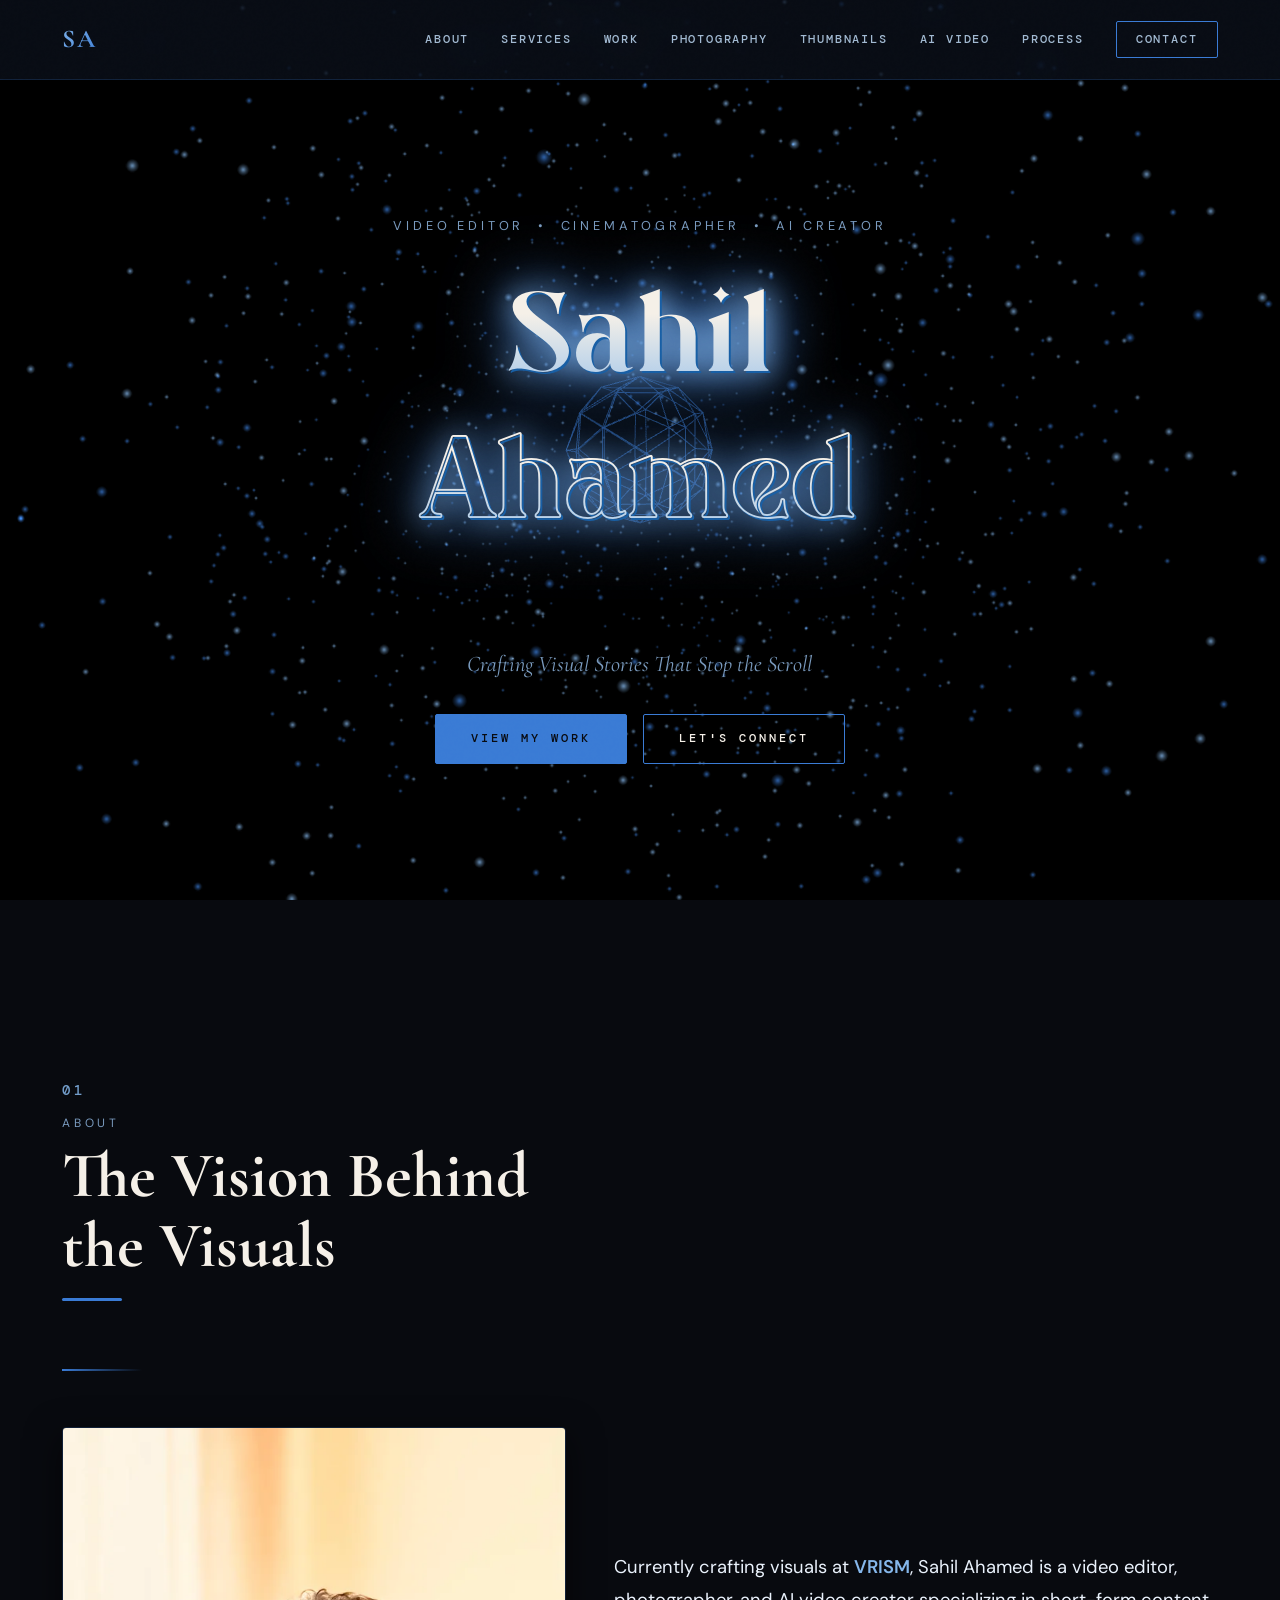
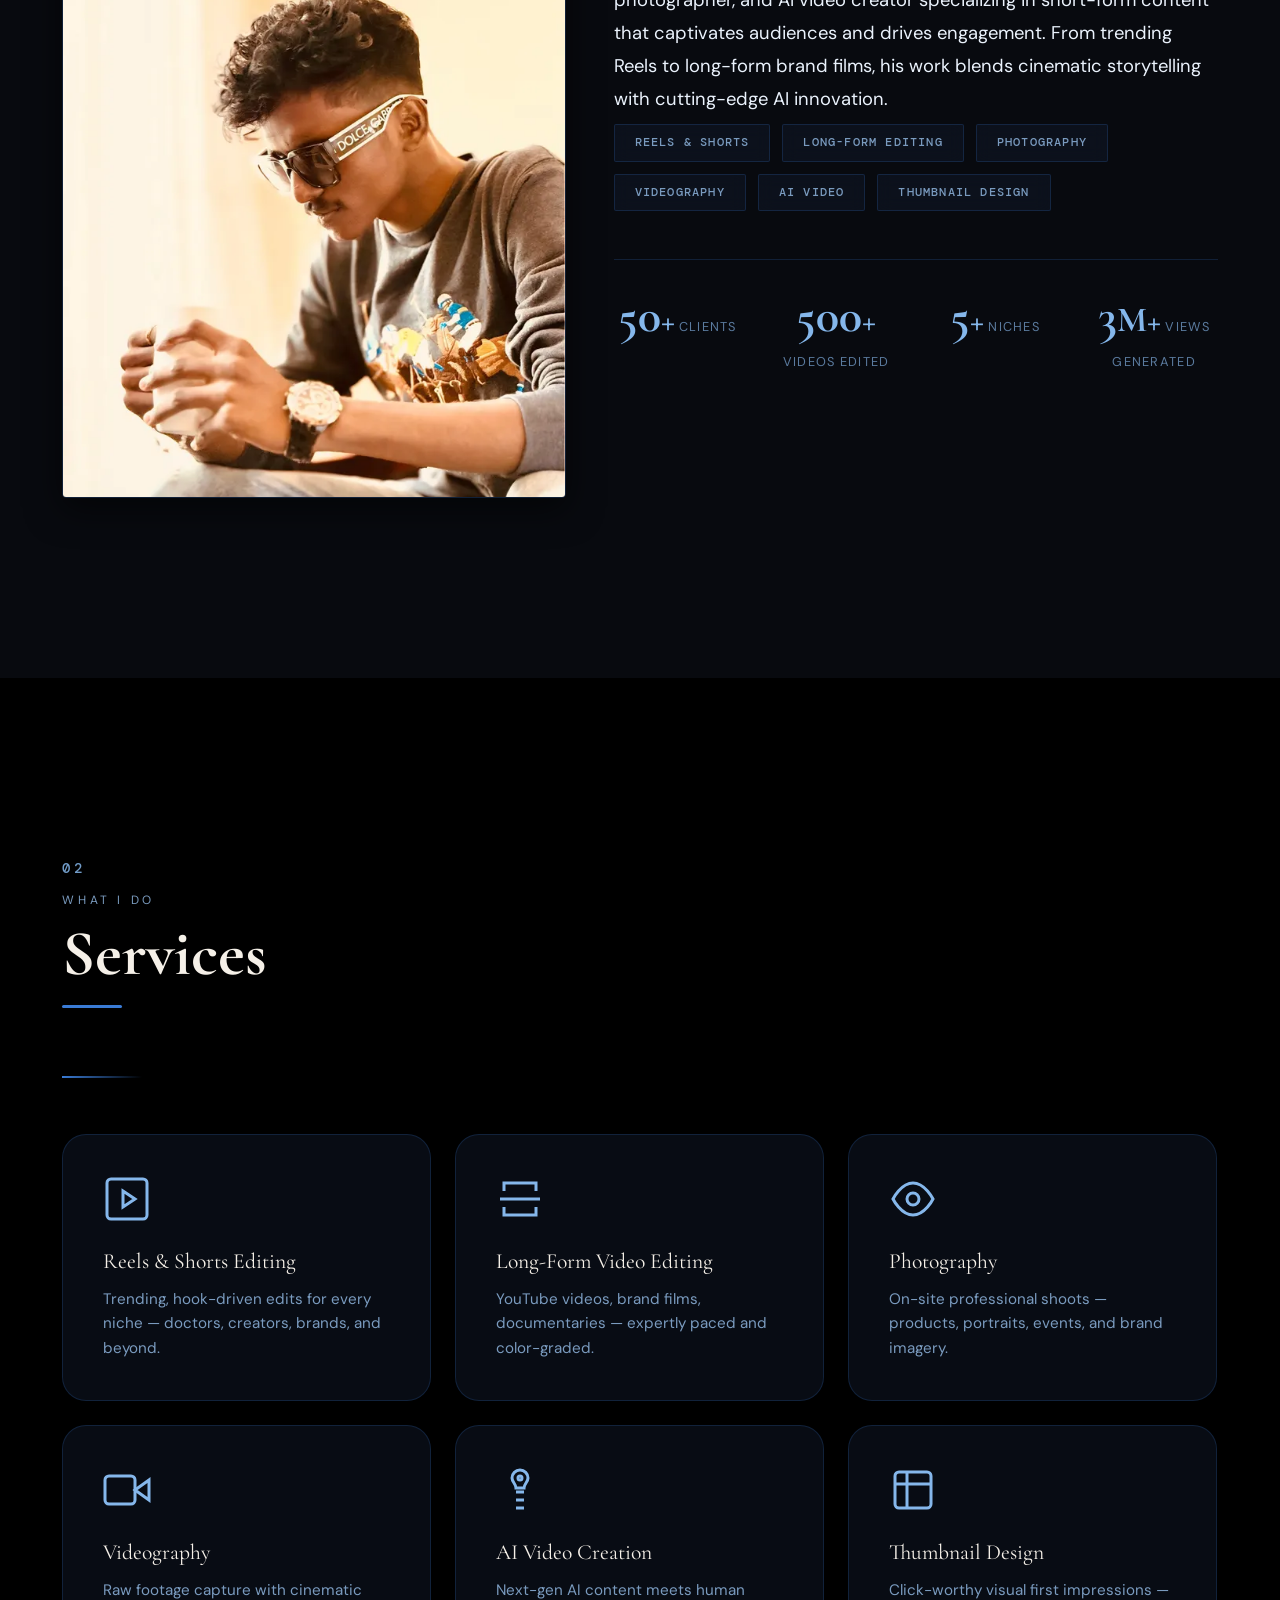
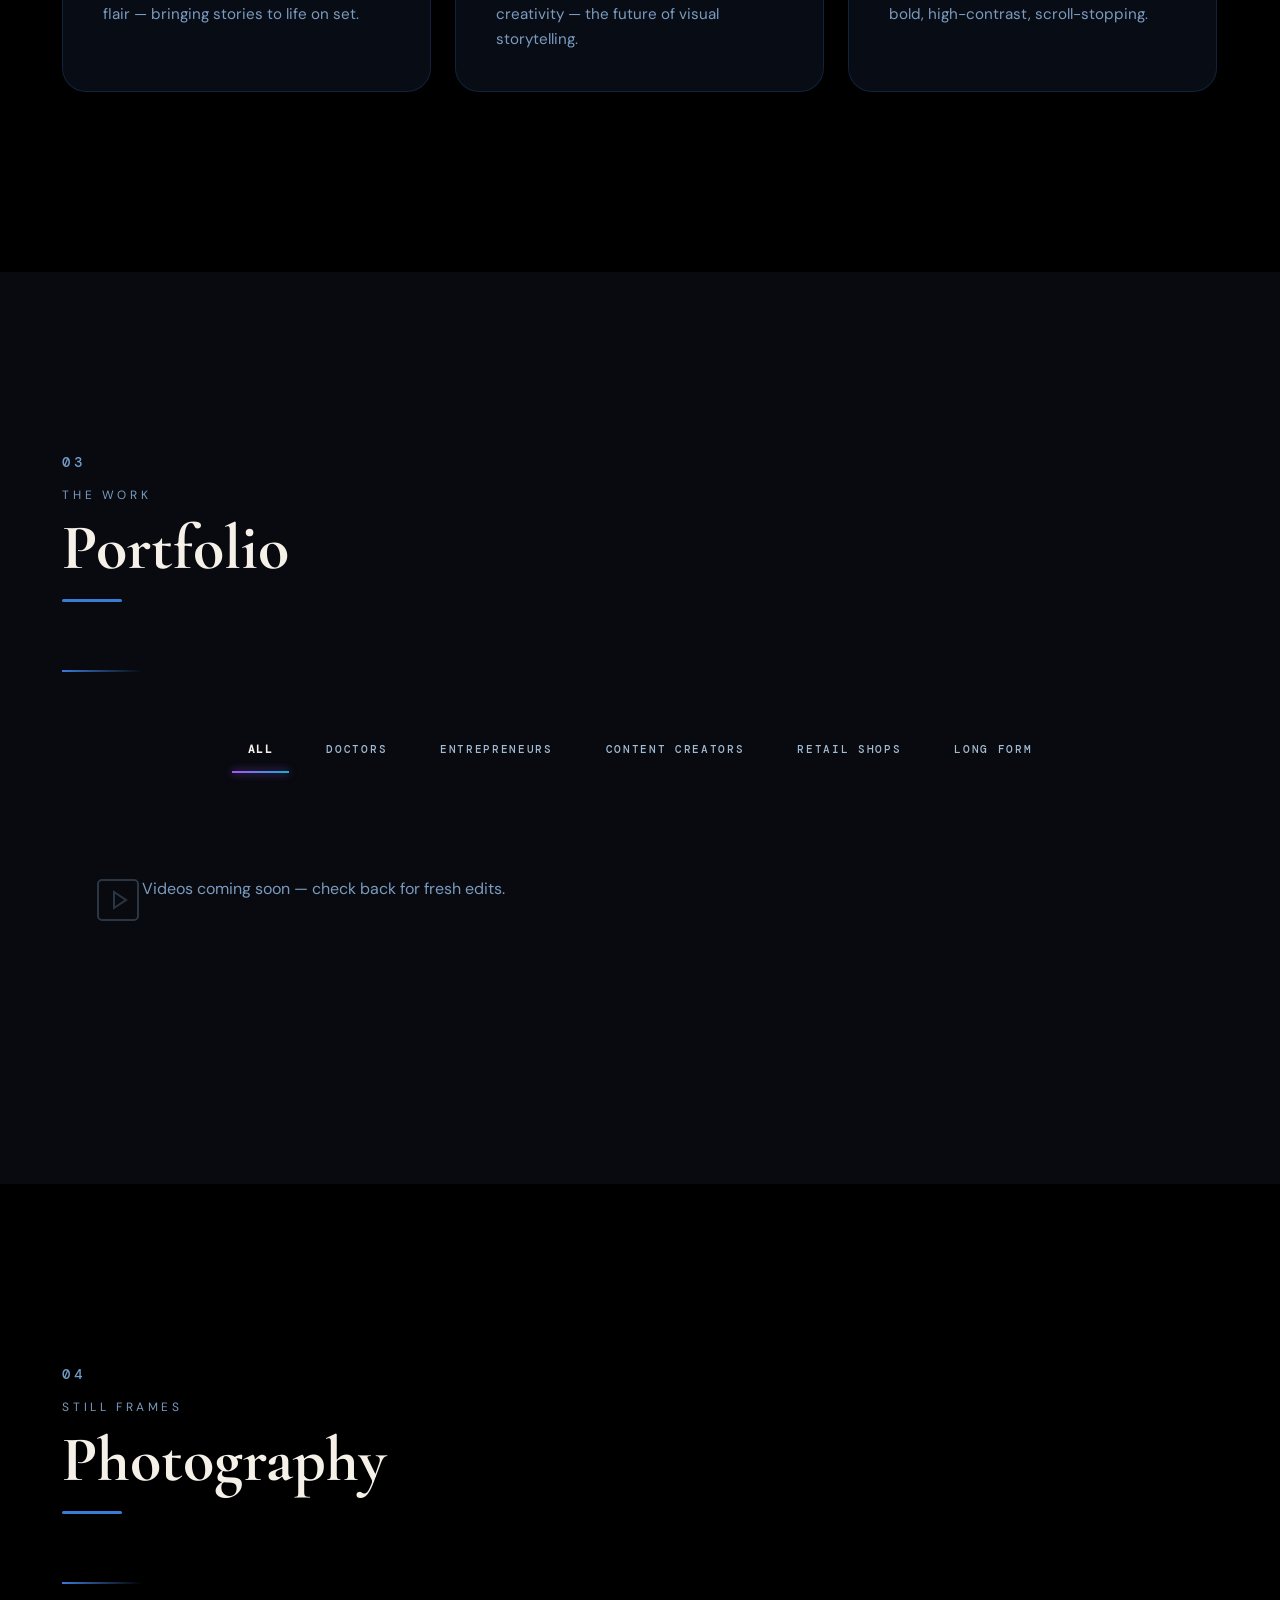
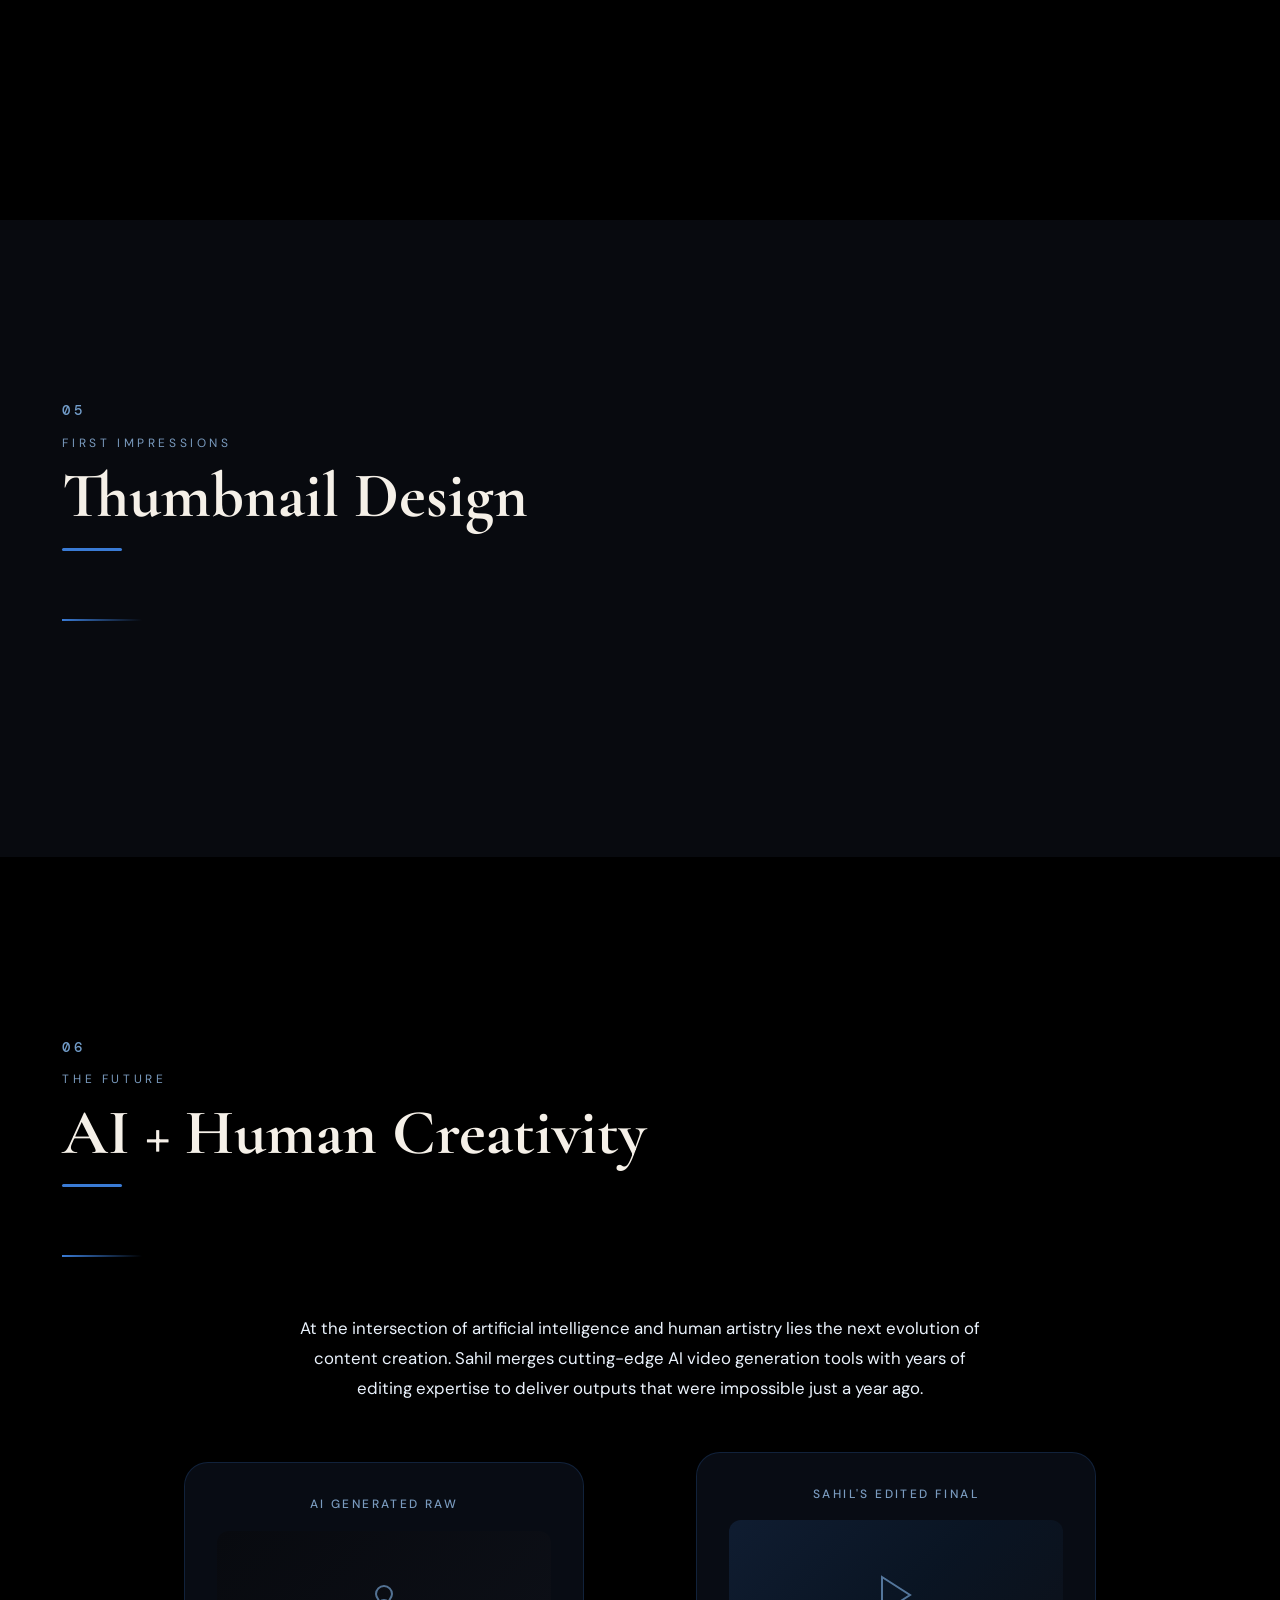
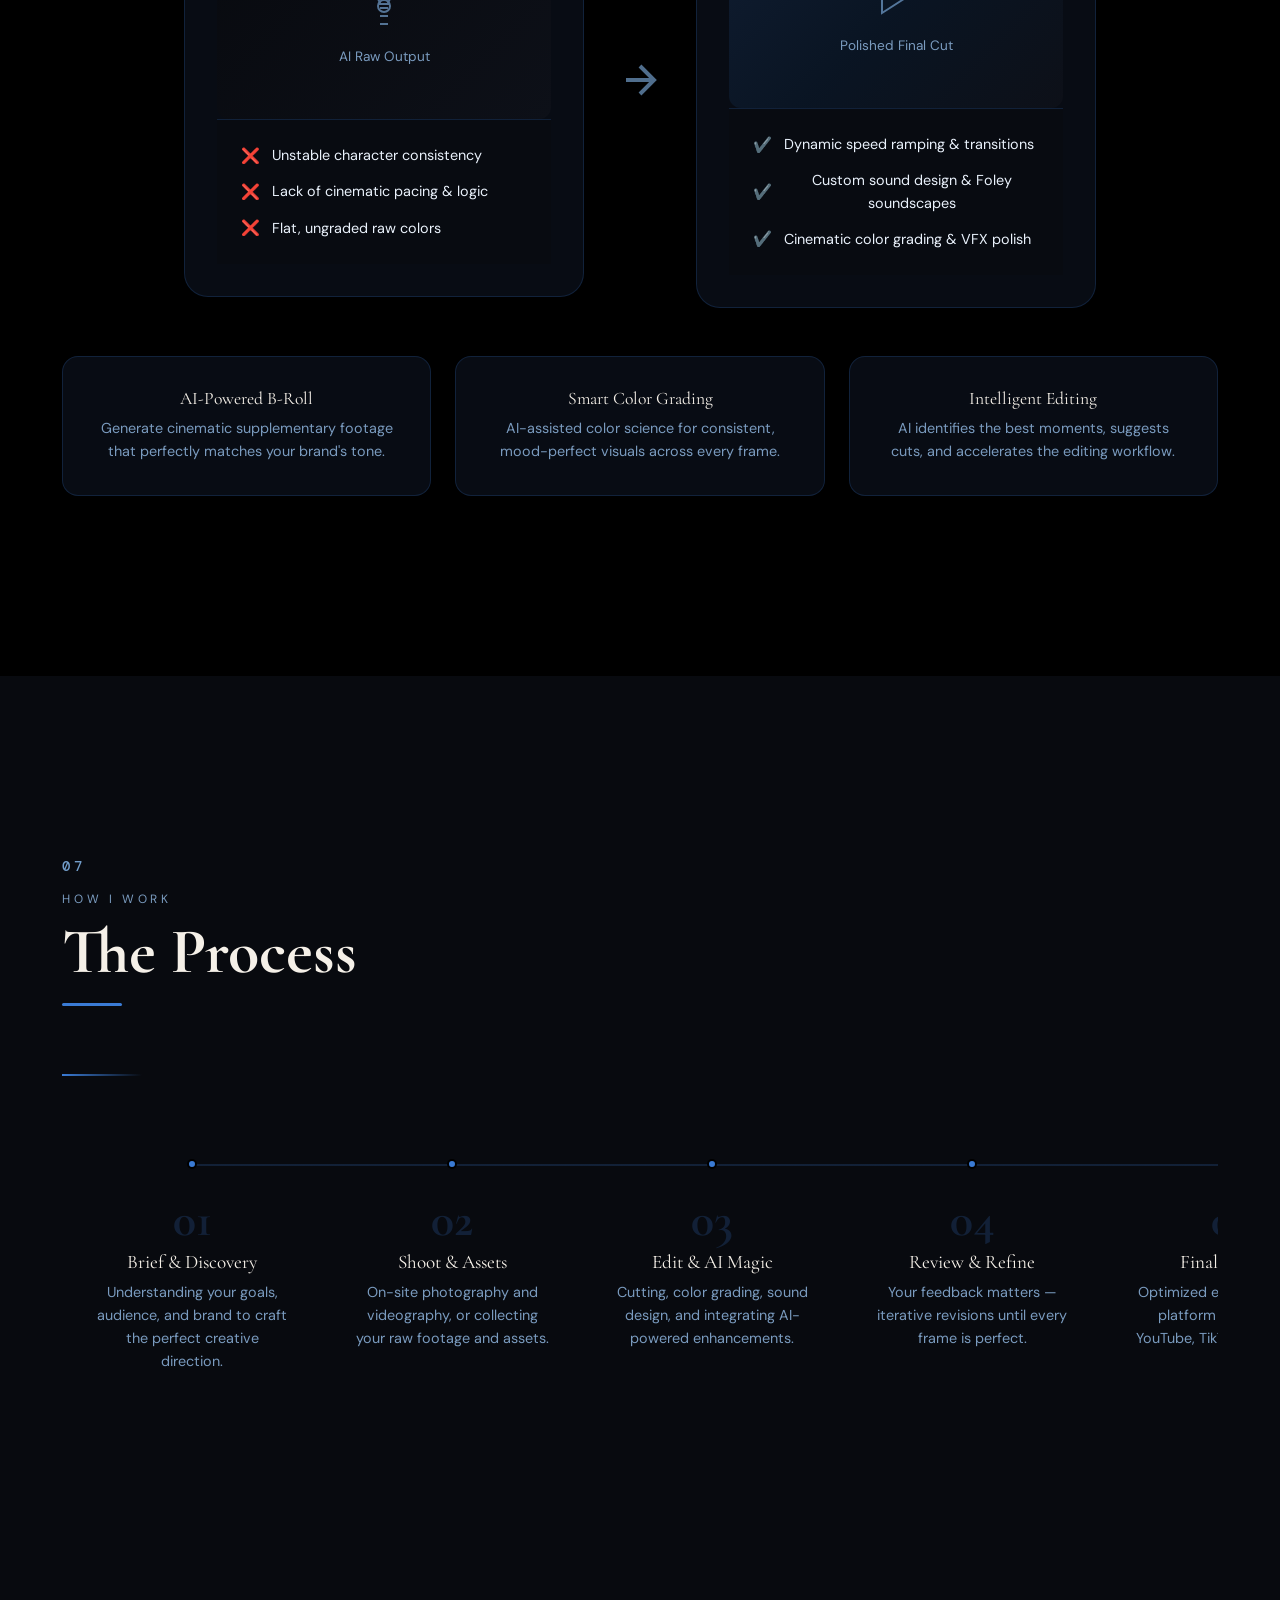
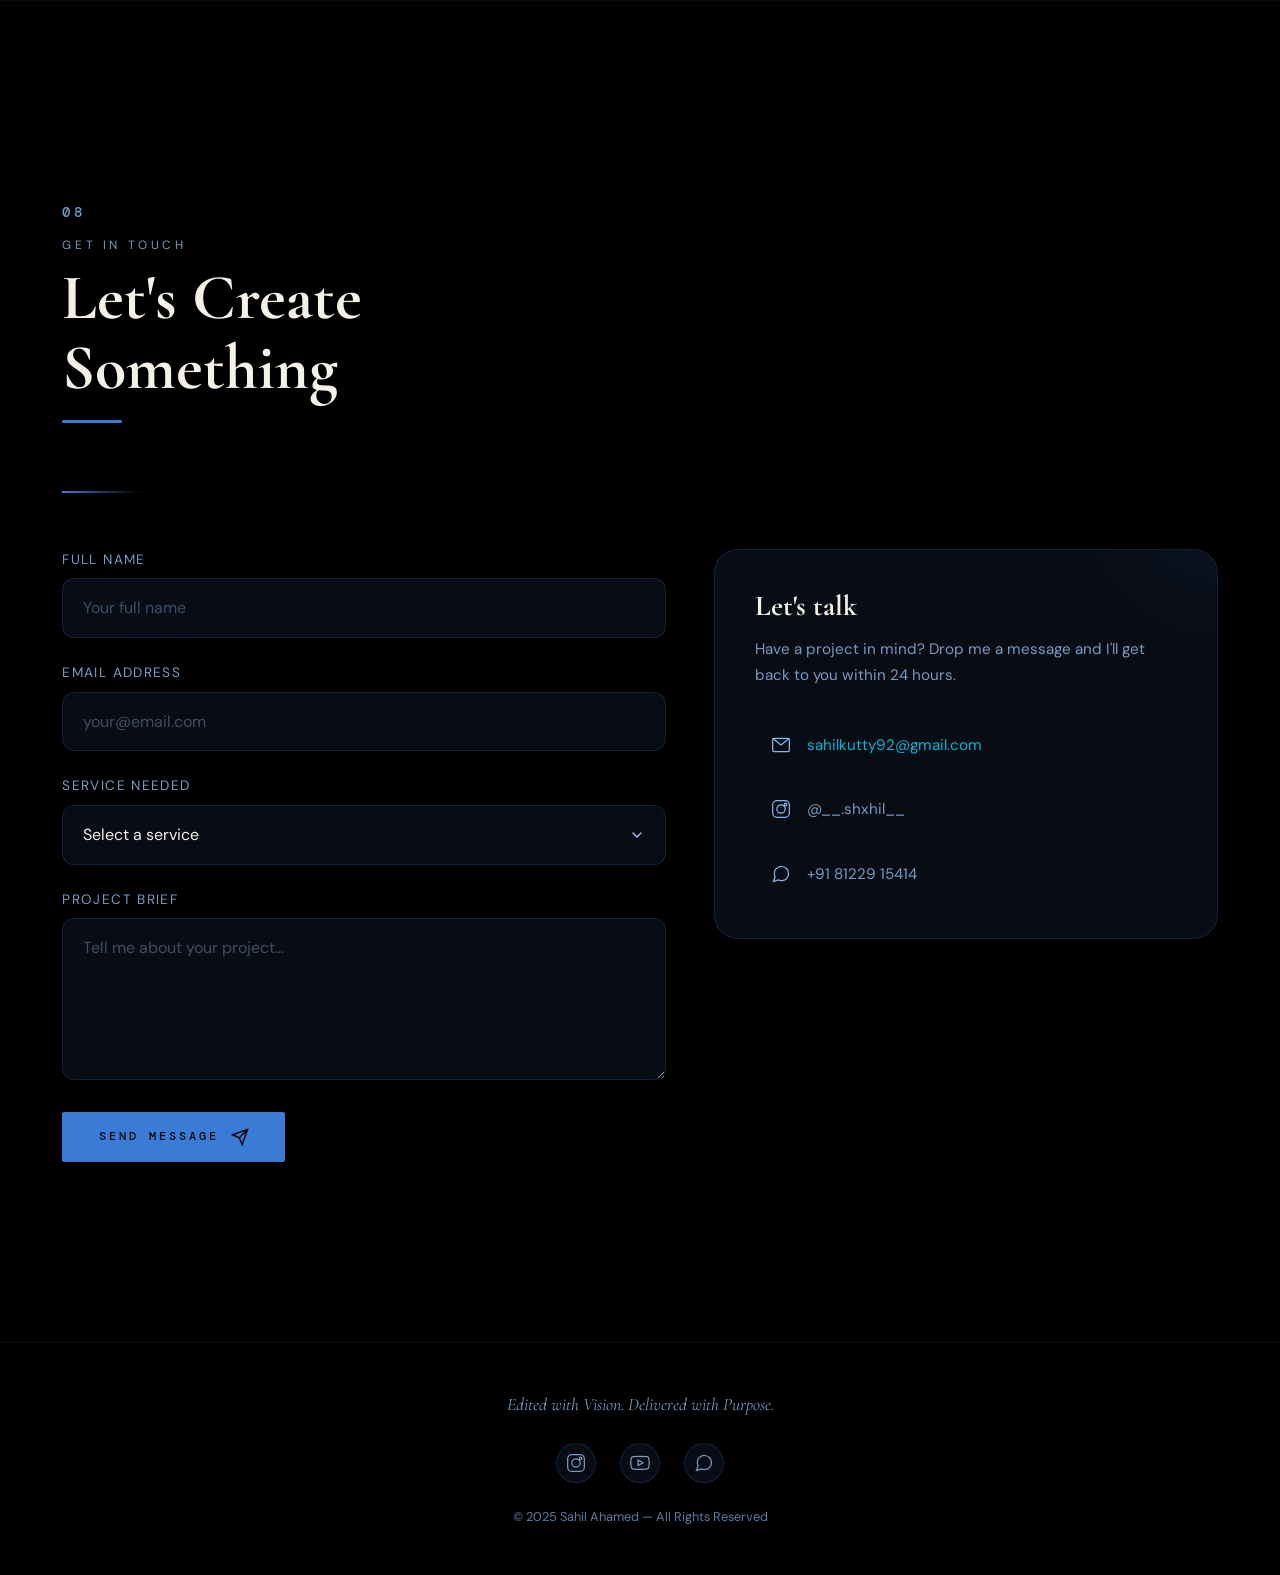
==== commit a045fcdd: "fix: resolve mobile hero and lightbox QA issues" ====
--- a/index.html
+++ b/index.html
@@ -36,7 +36,7 @@
   <link rel="canonical" href="https://sahilahamed.com/">
 
   <!-- Favicon -->
-  <link rel="icon" type="image/png" href="/static/images/favicon.png">
+  <link rel="icon" type="image/svg+xml" href="/static/images/favicon.svg">
   <link rel="apple-touch-icon" href="/static/images/apple-touch-icon.png">
 
   <!-- ============================================
@@ -49,7 +49,7 @@
   <!-- ============================================
        STYLESHEET
        ============================================ -->
-  <link rel="stylesheet" href="/static/css/style.css?v=1.5">
+  <link rel="stylesheet" href="/static/css/style.css?v=1.7">
 </head>
 
 <body>
@@ -155,7 +155,10 @@
           <!-- Profile Image -->
           <div class="about__image-wrapper">
             <div class="about__image">
-              <img src="/static/images/profile/ss.jpeg" alt="Sahil Ahamed">
+              <picture>
+                <source srcset="/static/images/profile/ss-640.webp" type="image/webp">
+                <img src="/static/images/profile/ss-640.jpg" width="640" height="855" alt="Sahil Ahamed" loading="lazy">
+              </picture>
               <div class="about__image-glow"></div>
             </div>
           </div>
@@ -389,7 +392,10 @@
        ============================================ -->
   <div class="lightbox" id="lightbox" role="dialog" aria-modal="true" aria-label="Portfolio lightbox" aria-hidden="true">
     <div class="lightbox__header">
-      <button class="lightbox__btn lightbox__close" id="lightbox-close" aria-label="Close lightbox">&#10005; CLOSE</button>
+      <button class="lightbox__btn lightbox__close" id="lightbox-close" aria-label="Close lightbox">
+        <span class="lightbox__close-icon" aria-hidden="true">&times;</span>
+        <span>Close</span>
+      </button>
       <div class="lightbox__nav-group">
         <button class="lightbox__btn lightbox__prev" id="lightbox-prev" aria-label="Previous item">&#9664; PREV</button>
         <button class="lightbox__btn lightbox__next" id="lightbox-next" aria-label="Next item">NEXT &#9654;</button>
@@ -479,17 +485,17 @@
         <div class="ai-section__features">
 
           <div class="ai-feature glass-card">
-            <h4>AI-Powered B-Roll</h4>
+            <h3>AI-Powered B-Roll</h3>
             <p>Generate cinematic supplementary footage that perfectly matches your brand's tone.</p>
           </div>
 
           <div class="ai-feature glass-card">
-            <h4>Smart Color Grading</h4>
+            <h3>Smart Color Grading</h3>
             <p>AI-assisted color science for consistent, mood-perfect visuals across every frame.</p>
           </div>
 
           <div class="ai-feature glass-card">
-            <h4>Intelligent Editing</h4>
+            <h3>Intelligent Editing</h3>
             <p>AI identifies the best moments, suggests cuts, and accelerates the editing workflow.</p>
           </div>
 
@@ -799,8 +805,8 @@
   <script src="/static/js/vendor/three.min.js" defer></script>
   <script src="/static/js/vendor/gsap.min.js" defer></script>
   <script src="/static/js/vendor/ScrollTrigger.min.js" defer></script>
-  <script src="/static/js/main.js?v=1.2" defer></script>
-  <script src="/static/js/portfolio.js?v=1.4" defer></script>
+  <script src="/static/js/main.js?v=1.3" defer></script>
+  <script src="/static/js/portfolio.js?v=1.5" defer></script>
 
 </body>
 </html>
--- a/static/css/style.css
+++ b/static/css/style.css
@@ -622,7 +622,7 @@
   transform: translateY(20px);
 }
 
-.hero__cta {
+.hero__ctas {
   display: flex;
   gap: 1rem;
   align-items: center;
@@ -637,8 +637,11 @@
 .cta-btn {
   display: inline-flex;
   align-items: center;
+  justify-content: center;
   gap: 0.75rem;
   padding: 0.9rem 2.2rem;
+  min-width: 44px;
+  min-height: 44px;
   border-radius: 2px;
   font-family: var(--font-mono);
   font-size: 0.75rem;
@@ -835,6 +838,12 @@
 .about__image:hover {
   border-color: var(--glass-border-hover);
   box-shadow: 0 15px 45px rgba(58, 123, 213, 0.3);
+}
+
+.about__image picture {
+  display: block;
+  width: 100%;
+  height: 100%;
 }
 
 .about__image img {
@@ -1077,7 +1086,7 @@
   background: transparent;
   border: none;
   padding: 0.8rem 1.4rem;
-  color: var(--text-muted);
+  color: #a2bad2;
   cursor: pointer;
   font-family: var(--font-mono);
   font-size: 0.7rem;
@@ -1086,12 +1095,11 @@
   letter-spacing: 0.15em;
   transition: opacity 0.3s ease, color 0.3s ease;
   position: relative;
-  opacity: 0.5;
+  opacity: 1;
   white-space: nowrap;
 }
 
 .filter-tab:hover {
-  opacity: 0.8;
   color: var(--text-primary);
 }
 
@@ -1491,6 +1499,7 @@
   justify-content: space-between;
   align-items: center;
   opacity: 0;
+  visibility: hidden;
   pointer-events: none;
   transition: opacity 0.3s ease;
   backdrop-filter: blur(20px);
@@ -1500,6 +1509,7 @@
 
 .lightbox.active {
   opacity: 1;
+  visibility: visible;
   pointer-events: all;
 }
 
@@ -1516,6 +1526,8 @@
   border: 1px solid rgba(255, 255, 255, 0.1);
   color: #fff;
   padding: 0.5rem 1rem;
+  min-width: 44px;
+  min-height: 44px;
   border-radius: 4px;
   font-family: var(--font-mono);
   font-size: 0.75rem;
@@ -1526,7 +1538,13 @@
   letter-spacing: 0.1em;
   display: flex;
   align-items: center;
+  justify-content: center;
   gap: 6px;
+}
+
+.lightbox__close-icon {
+  font-size: 1rem;
+  line-height: 1;
 }
 
 .lightbox__btn:hover {
@@ -1994,7 +2012,7 @@
   height: 100%;
 }
 
-.ai-feature h4 {
+.ai-feature h3 {
   font-family: var(--font-accent);
   font-size: 1.1rem;
   font-weight: 400;
@@ -2821,26 +2839,32 @@
     margin-bottom: 2rem;
   }
 
-  /* Lightbox nav */
-  .lightbox__prev {
-    left: 0.5rem;
-  }
-
-  .lightbox__next {
-    right: 0.5rem;
-  }
-
-  .lightbox__nav {
-    width: 40px;
-    height: 40px;
-  }
-
-  .lightbox__close {
-    top: 0.5rem;
-    right: 0.5rem;
-    width: 40px;
-    height: 40px;
-    font-size: 1.5rem;
+  /* Lightbox layout */
+  .lightbox {
+    padding: calc(env(safe-area-inset-top, 0px) + 1rem) 1rem calc(env(safe-area-inset-bottom, 0px) + 1rem);
+  }
+
+  .lightbox__header {
+    gap: 0.75rem;
+  }
+
+  .lightbox__nav-group {
+    gap: 0.5rem;
+  }
+
+  .lightbox__content {
+    max-height: min(70vh, calc(100svh - 12rem));
+    margin: 0.75rem 0;
+    min-height: 0;
+  }
+
+  .lightbox__controls {
+    flex-wrap: wrap;
+    gap: 0.75rem;
+  }
+
+  .lightbox__btn {
+    padding: 0.65rem 0.9rem;
   }
 
   /* Hero adjustments */
@@ -2854,9 +2878,10 @@
   }
 
   /* CTA buttons */
-  .hero__cta {
+  .hero__ctas {
     flex-direction: column;
     gap: 0.75rem;
+    width: min(100%, 24rem);
   }
 
   .cta-btn {
@@ -3018,24 +3043,18 @@
     font-size: 0.85rem;
   }
 
+  .hero__ctas .cta-btn {
+    width: 100%;
+  }
+
   .lightbox__video {
     max-width: 95vw;
-    max-height: 70vh;
+    max-height: min(70vh, calc(100svh - 12rem));
   }
 
   .lightbox__image {
     max-width: 95vw;
-    max-height: 70vh;
-  }
-
-  .lightbox__nav {
-    width: 36px;
-    height: 36px;
-  }
-
-  .lightbox__nav svg {
-    width: 16px;
-    height: 16px;
+    max-height: min(70vh, calc(100svh - 12rem));
   }
 }
 
@@ -3063,11 +3082,11 @@
     font-size: clamp(2rem, 14vw, 3rem);
   }
 
-  .hero__cta {
+  .hero__ctas {
     width: 100%;
   }
 
-  .hero__cta .cta-btn {
+  .hero__ctas .cta-btn {
     width: 100%;
     justify-content: center;
   }
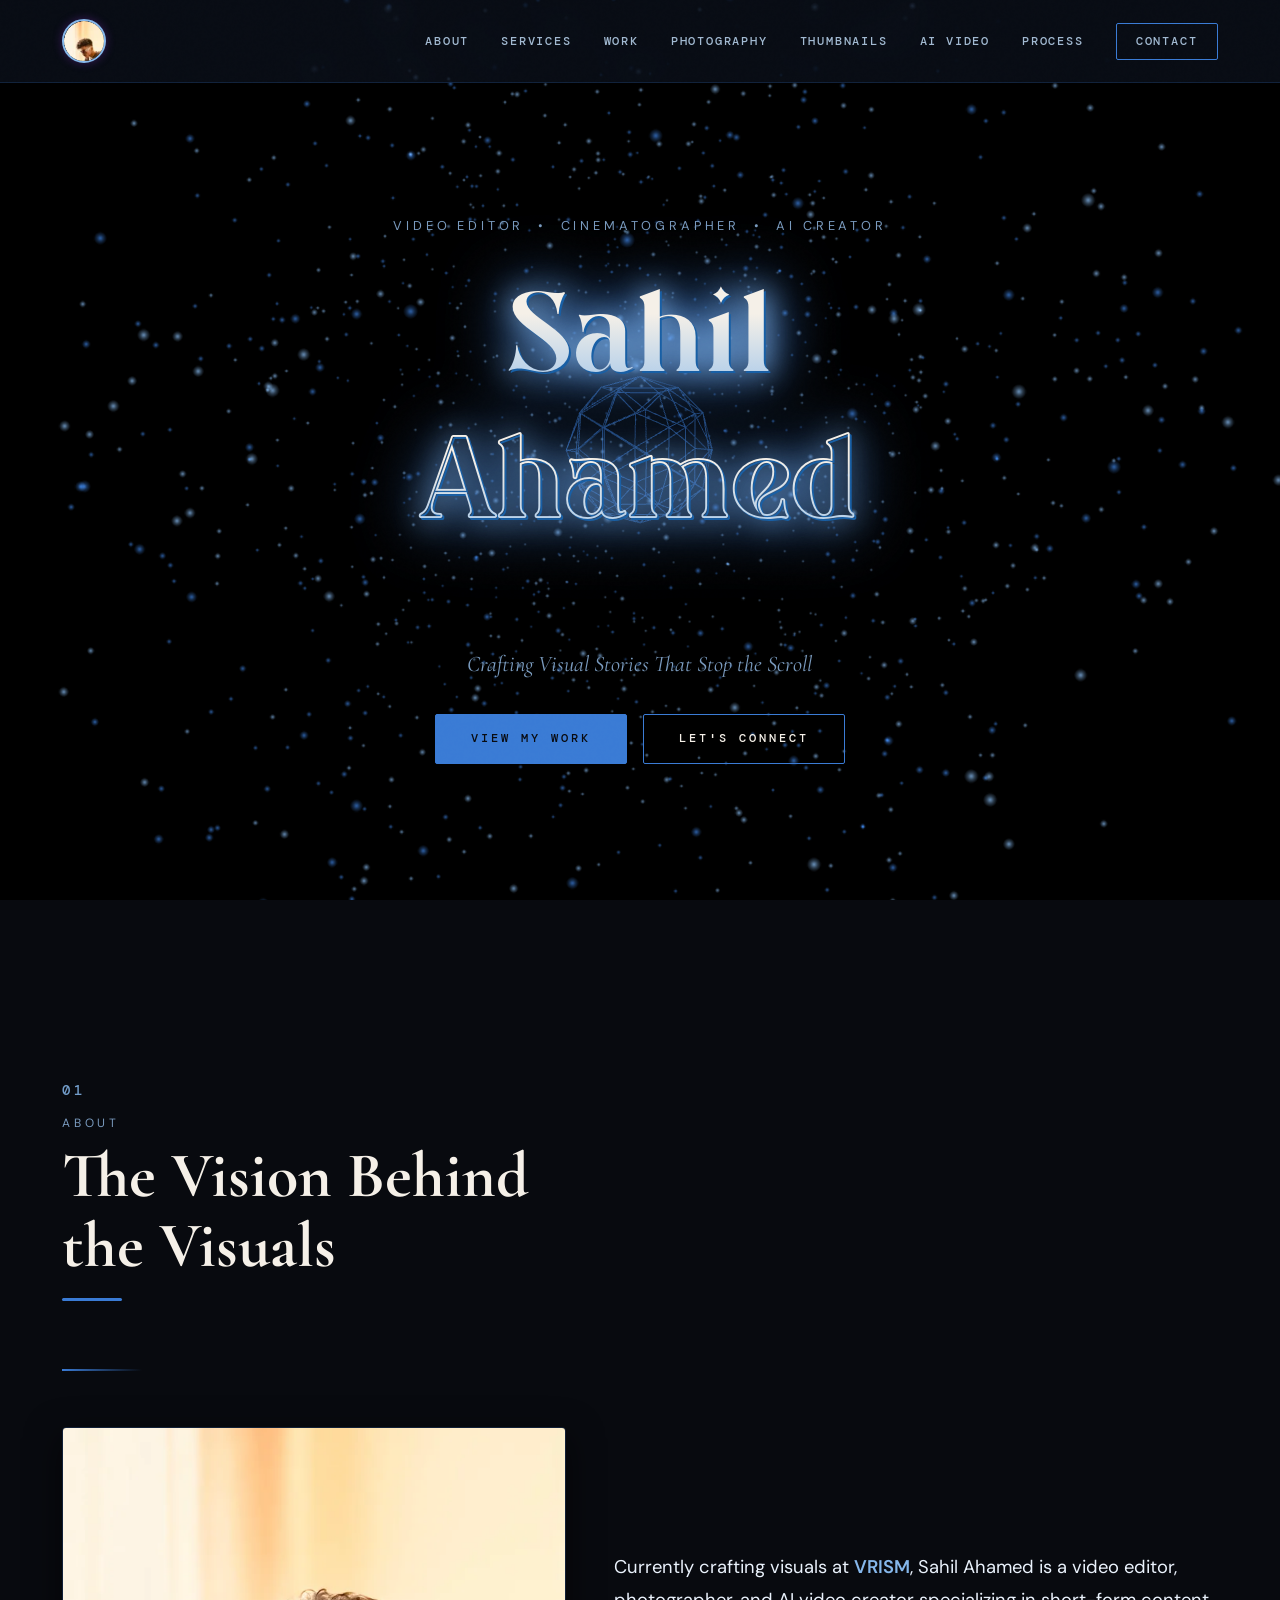
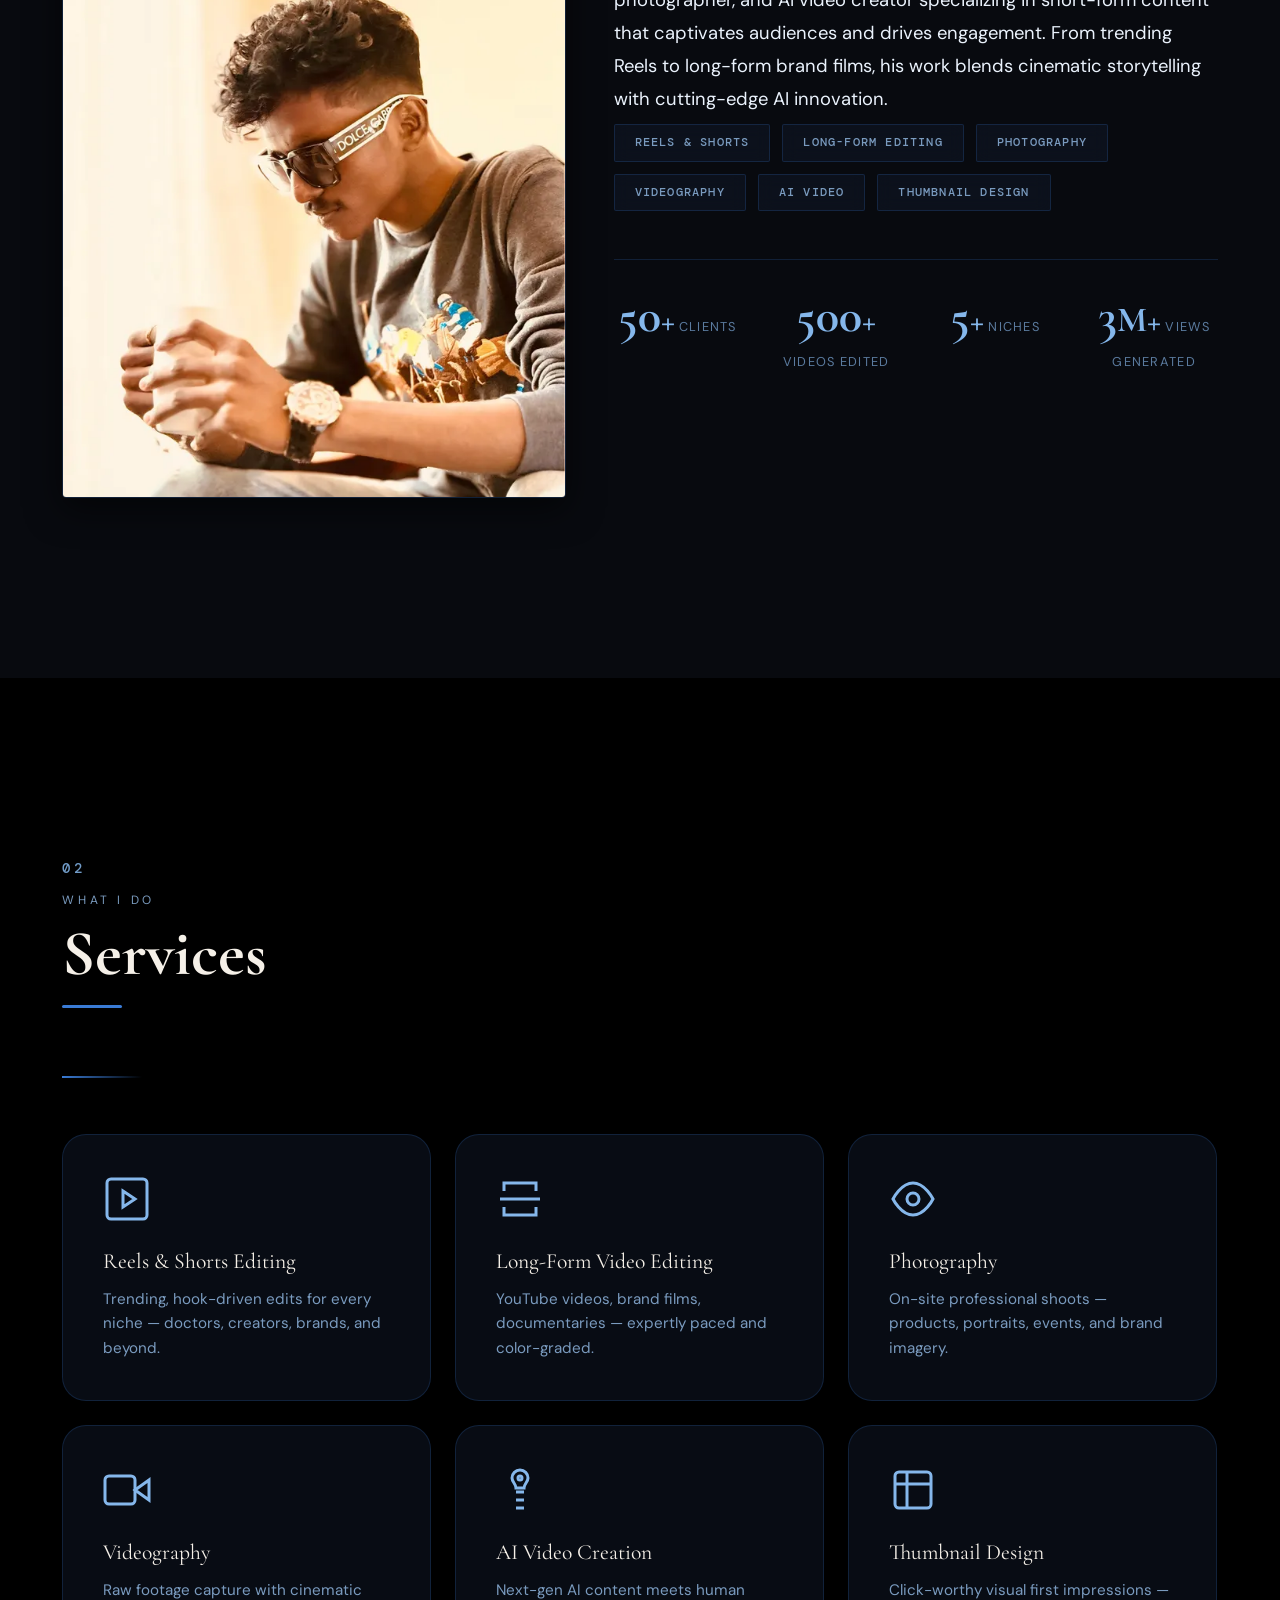
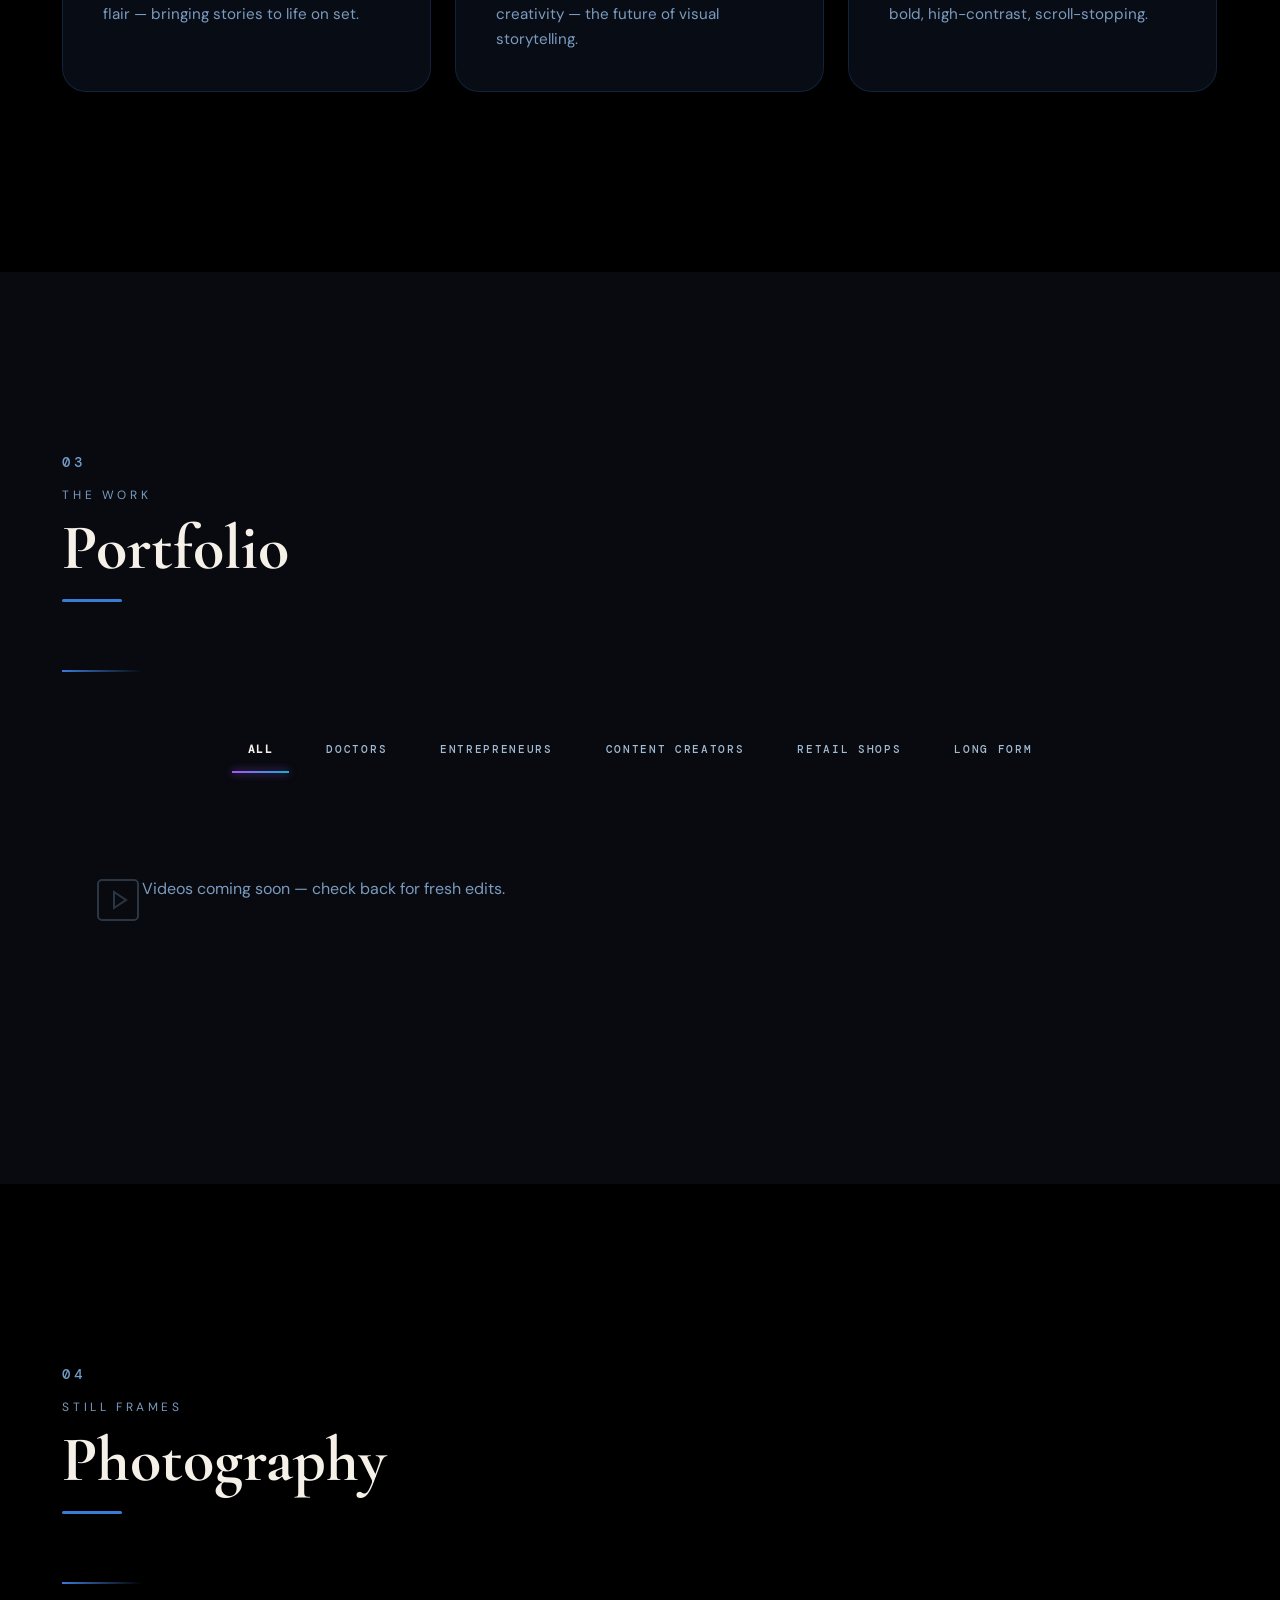
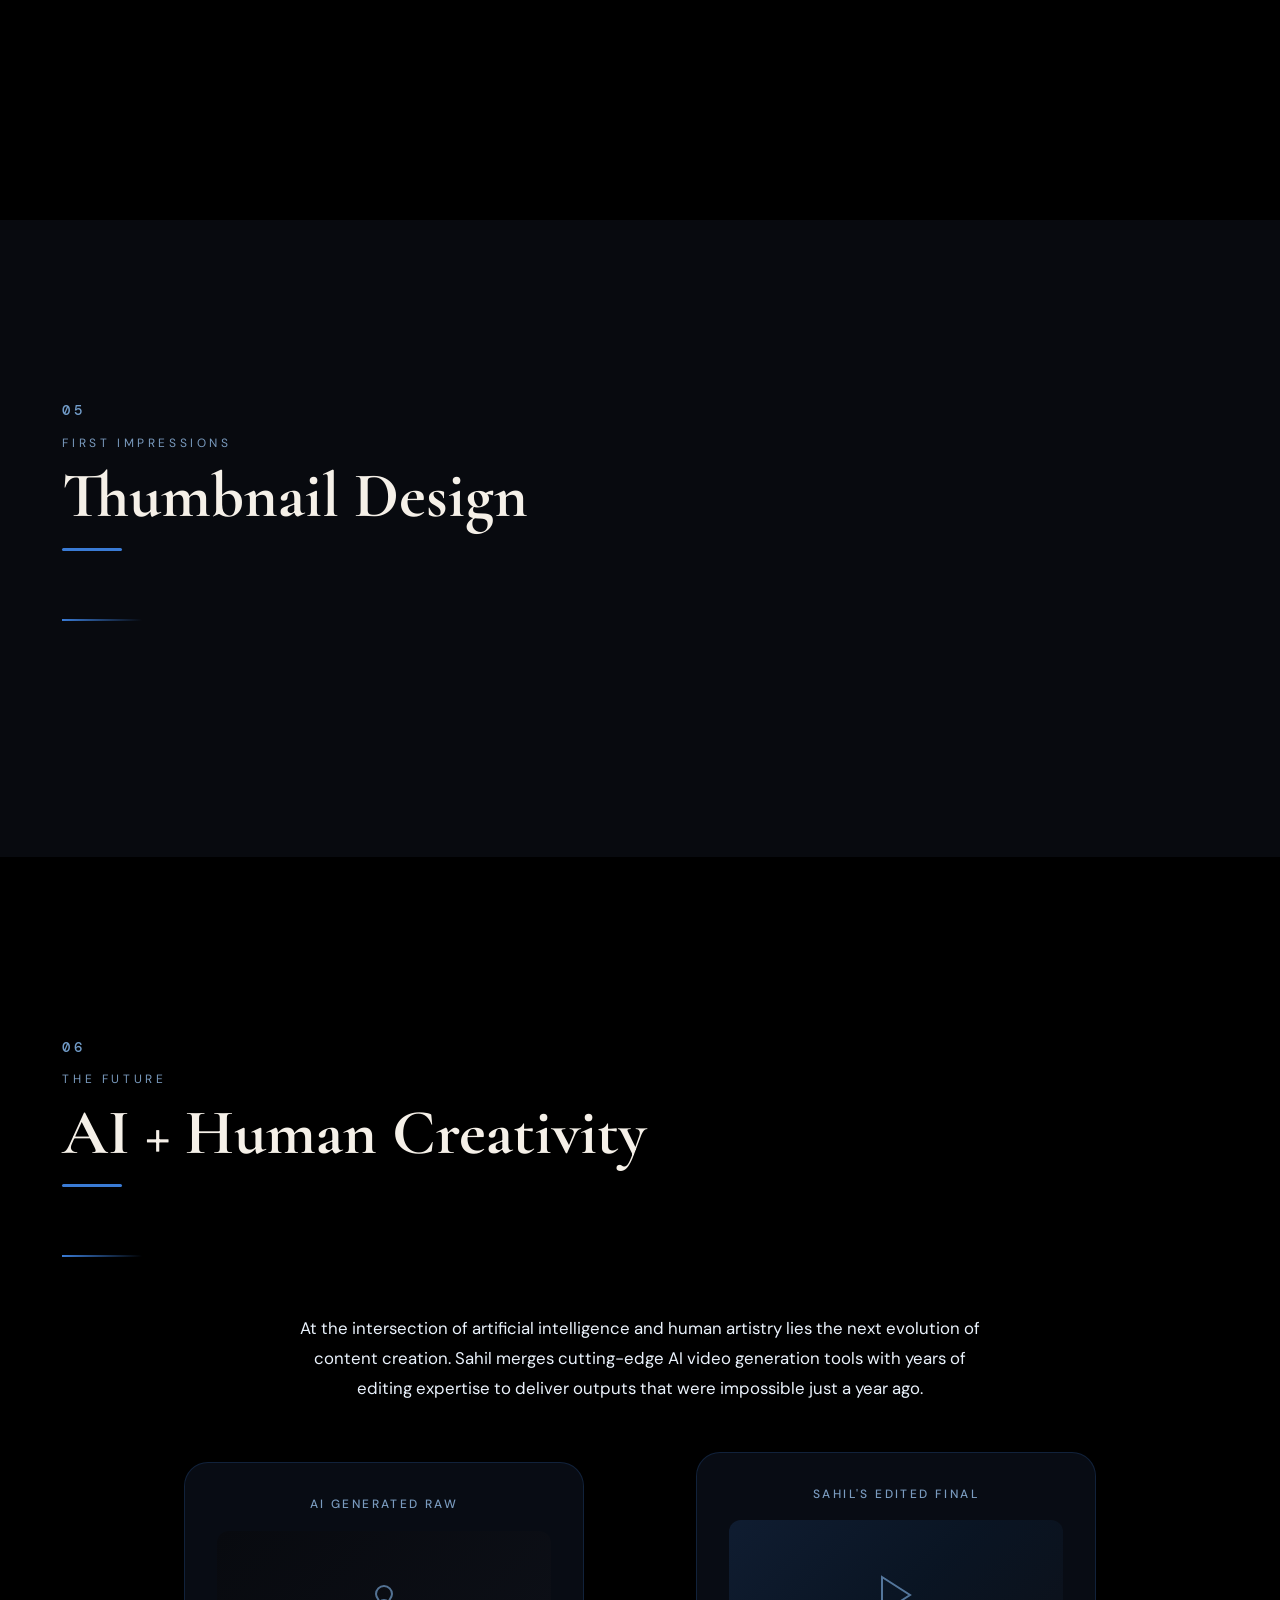
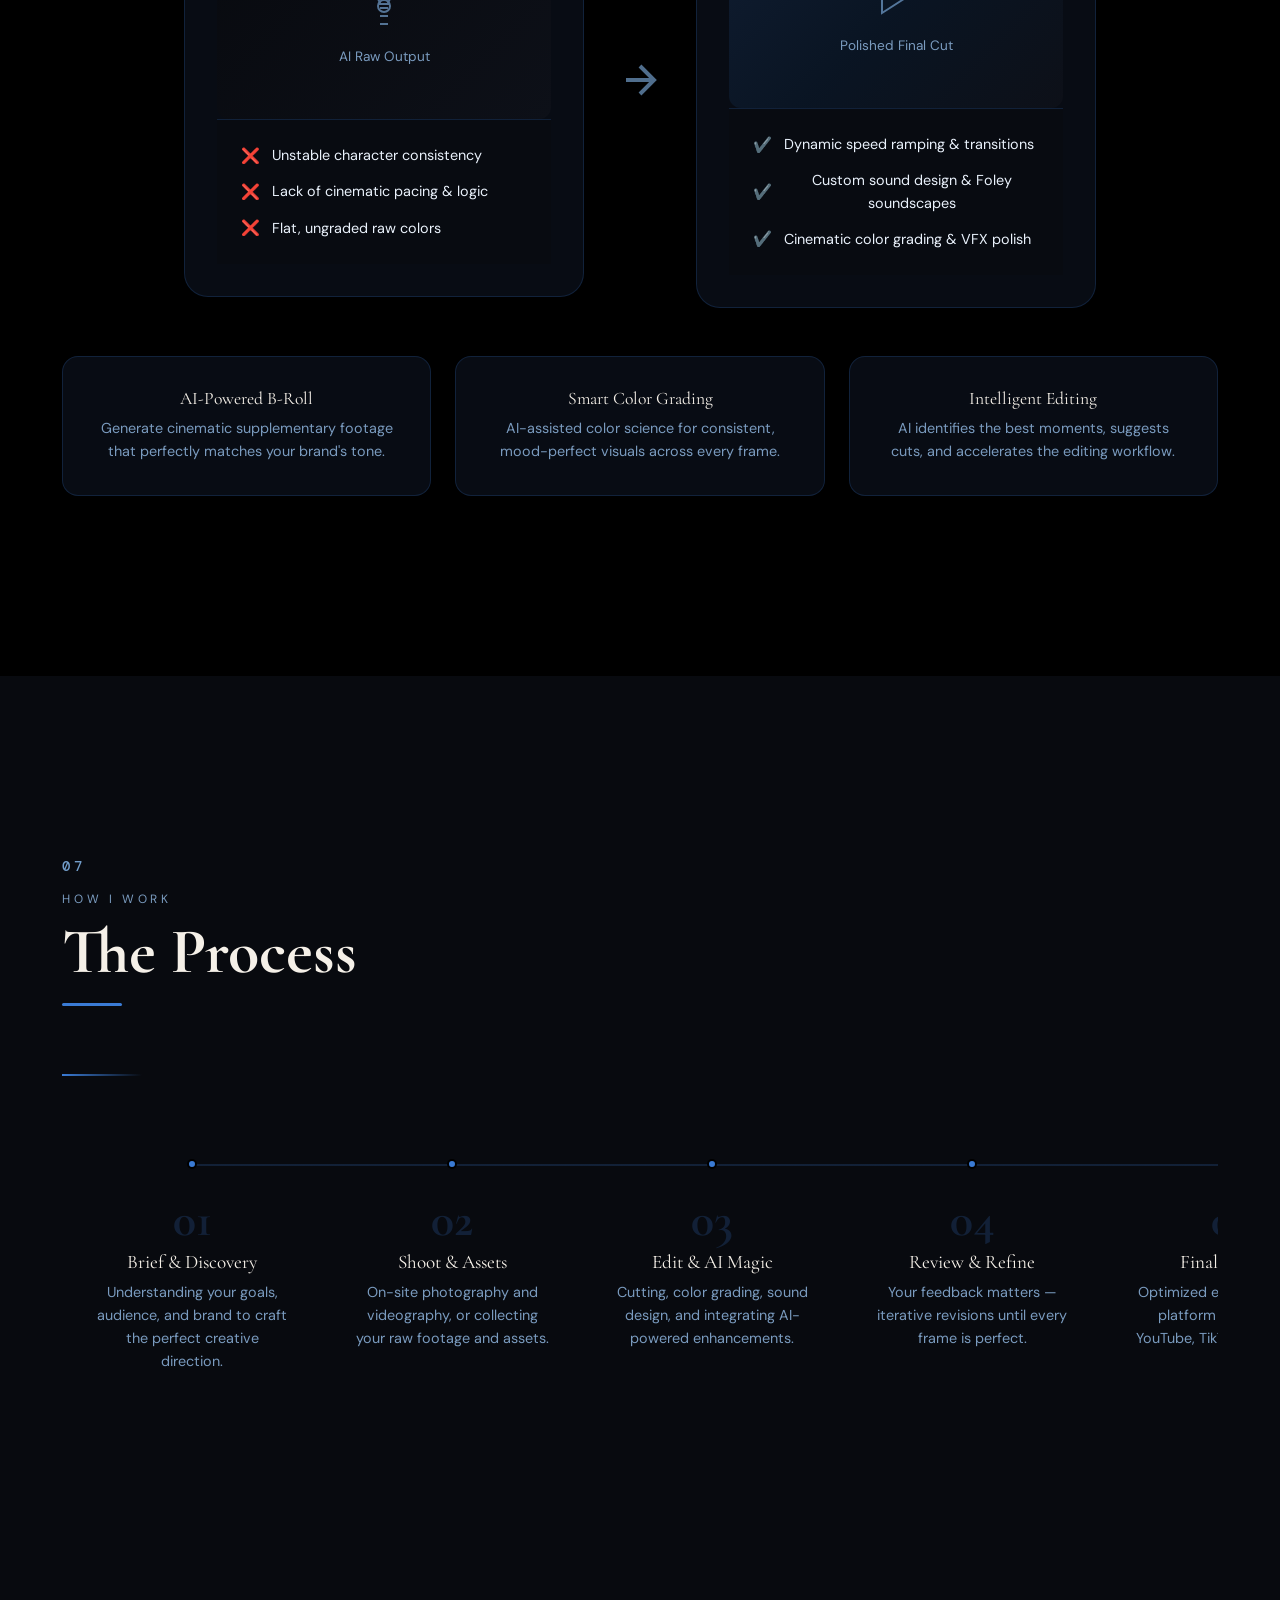
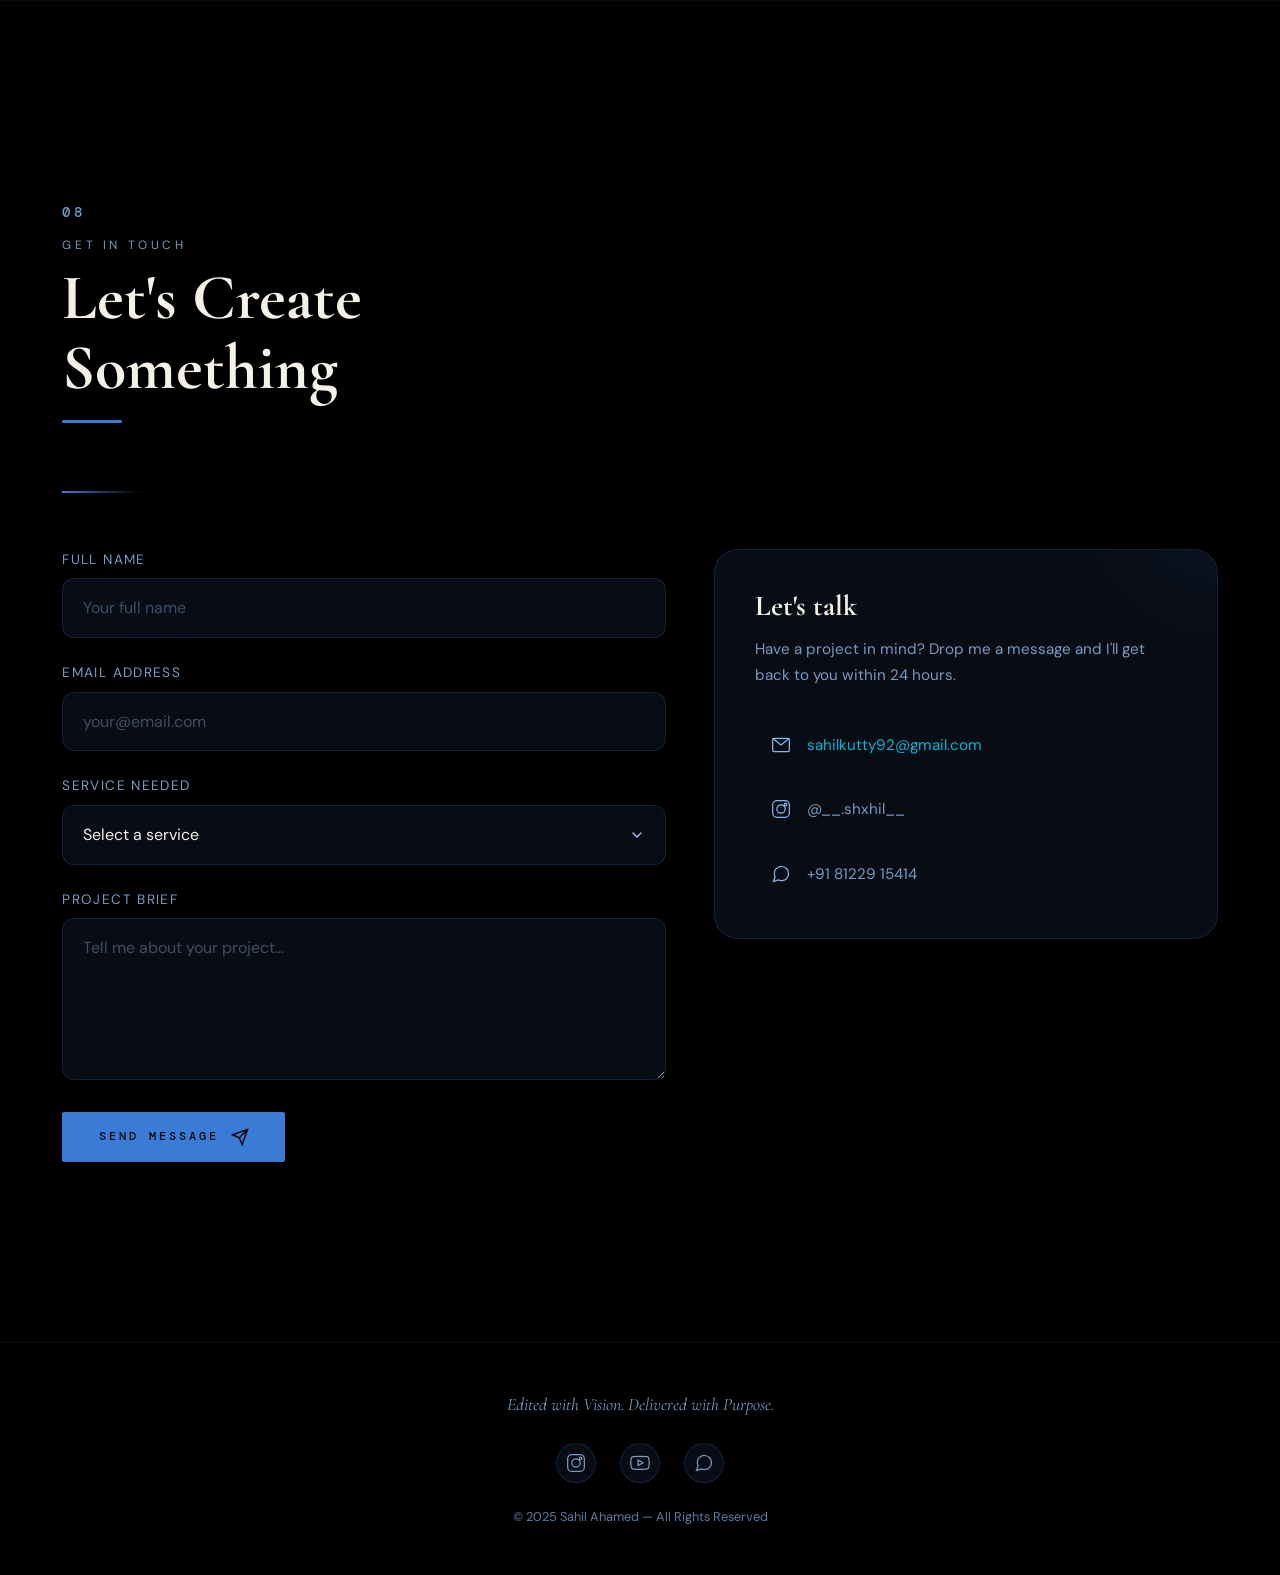
==== commit 93f04050: "feat: replace SA text logo and favicon with Sahil's photo" ====
--- a/index.html
+++ b/index.html
@@ -36,8 +36,11 @@
   <link rel="canonical" href="https://sahilahamed.com/">
 
   <!-- Favicon -->
-  <link rel="icon" type="image/svg+xml" href="/static/images/favicon.svg">
-  <link rel="apple-touch-icon" href="/static/images/apple-touch-icon.png">
+  <link rel="icon" type="image/png" sizes="32x32" href="/static/images/favicon-32x32.png">
+  <link rel="icon" type="image/png" sizes="16x16" href="/static/images/favicon-16x16.png">
+  <link rel="icon" type="image/x-icon" href="/static/images/favicon.ico">
+  <link rel="apple-touch-icon" sizes="180x180" href="/static/images/apple-touch-icon.png">
+  <link rel="manifest" href="/static/site.webmanifest">
 
   <!-- ============================================
        FONTS — Preconnect & Google Fonts
@@ -82,7 +85,12 @@
        ============================================ -->
   <nav class="navbar" id="navbar" role="navigation" aria-label="Main navigation">
     <div class="navbar__container">
-      <a href="#hero" class="navbar__logo" aria-label="Sahil Ahamed — Home">SA</a>
+      <a href="#hero" class="navbar__logo" aria-label="Sahil Ahamed — Home">
+        <picture>
+          <source srcset="/static/images/logo/logo-48.webp 1x, /static/images/logo/logo-96.webp 2x, /static/images/logo/logo-144.webp 3x" type="image/webp">
+          <img src="/static/images/logo/logo-48.png" srcset="/static/images/logo/logo-96.png 2x, /static/images/logo/logo-144.png 3x" alt="Sahil Ahamed" width="48" height="48" class="logo-image">
+        </picture>
+      </a>
 
       <div class="navbar__links" id="nav-links">
         <a href="#about" class="nav-link">About</a>
--- a/static/css/style.css
+++ b/static/css/style.css
@@ -374,17 +374,20 @@
 }
 
 .navbar__logo {
-  font-family: var(--font-display);
-  font-size: 1.6rem;
-  font-weight: 700;
-  background: linear-gradient(135deg, var(--color-purple-light), var(--color-purple));
-  -webkit-background-clip: text;
-  -webkit-text-fill-color: transparent;
-  background-clip: text;
-  color: transparent;
-  letter-spacing: 0.05em;
+  display: flex;
+  align-items: center;
+  justify-content: center;
   transition: opacity var(--transition-smooth);
   user-select: none;
+}
+
+.logo-image {
+  width: 44px;
+  height: 44px;
+  border-radius: 50%;
+  object-fit: cover;
+  border: 2px solid var(--color-purple-light);
+  box-shadow: 0 0 10px rgba(123, 44, 191, 0.4);
 }
 
 .navbar__logo:hover {
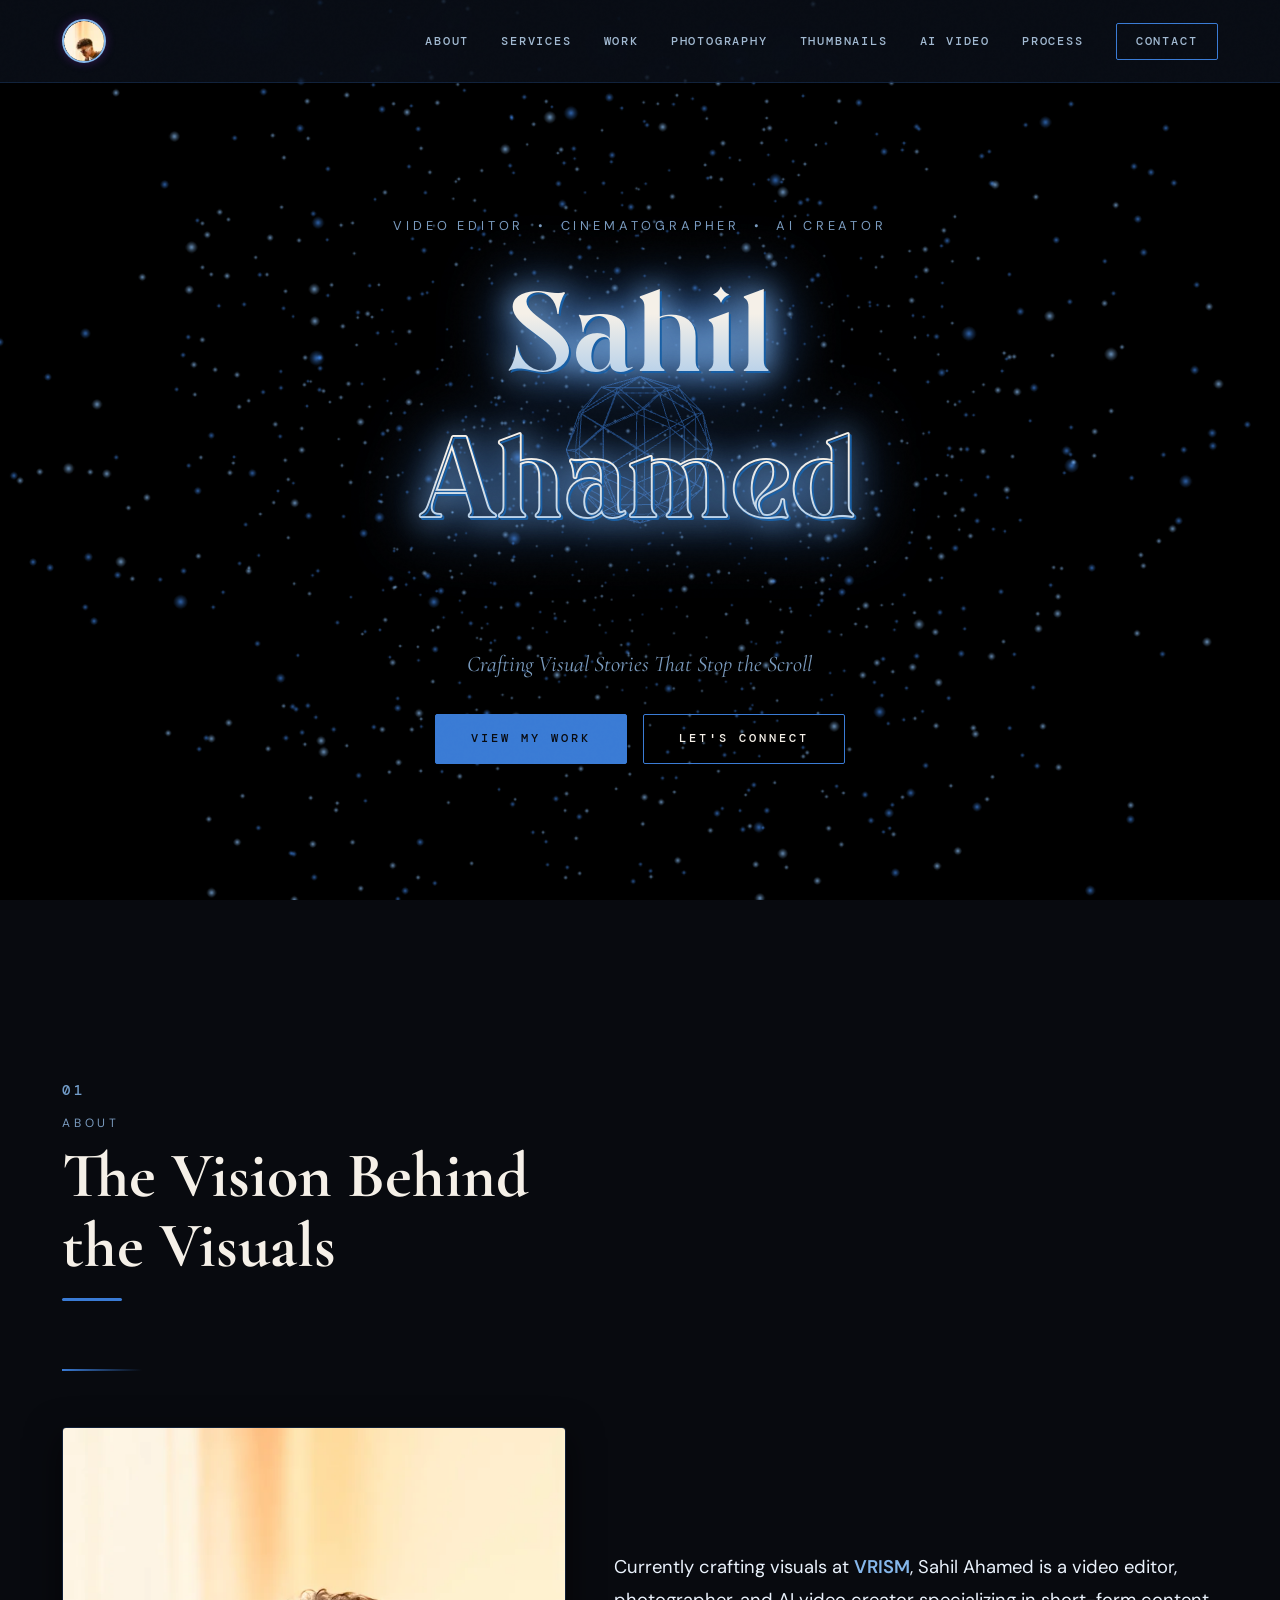
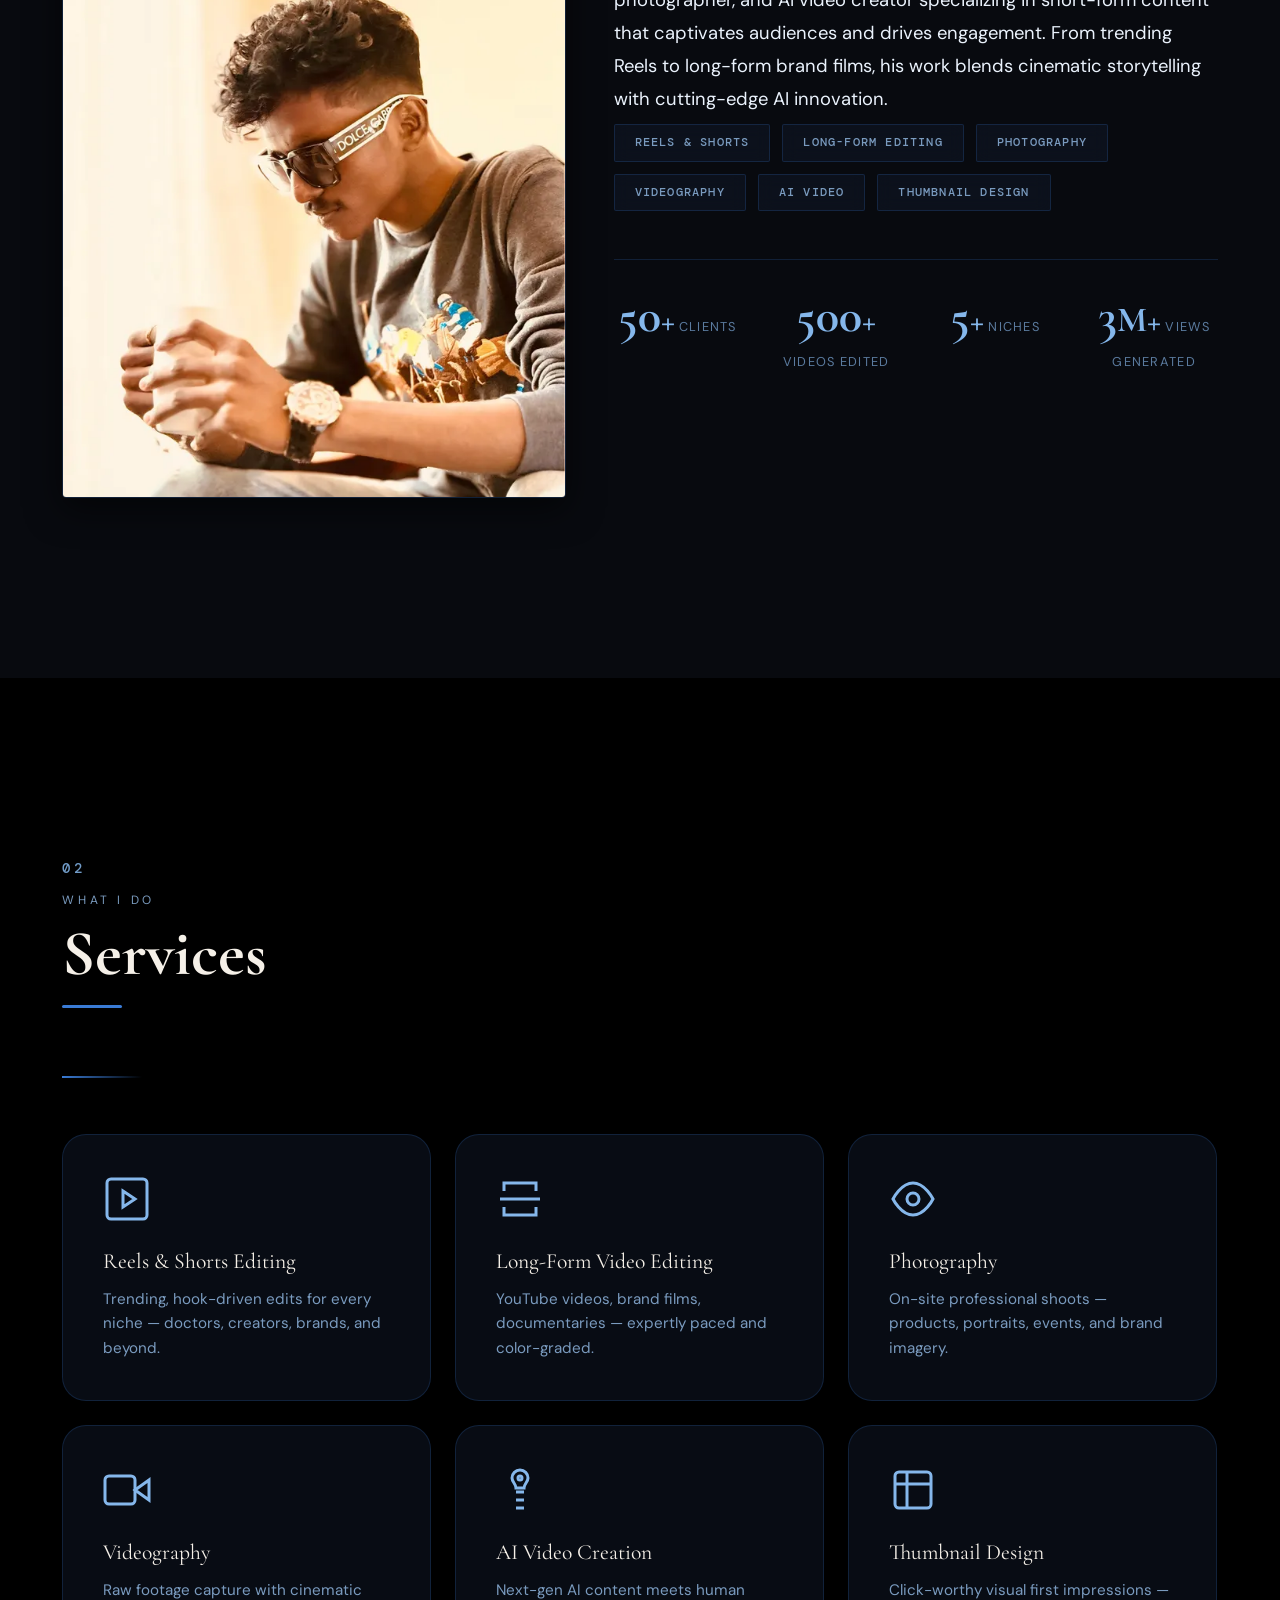
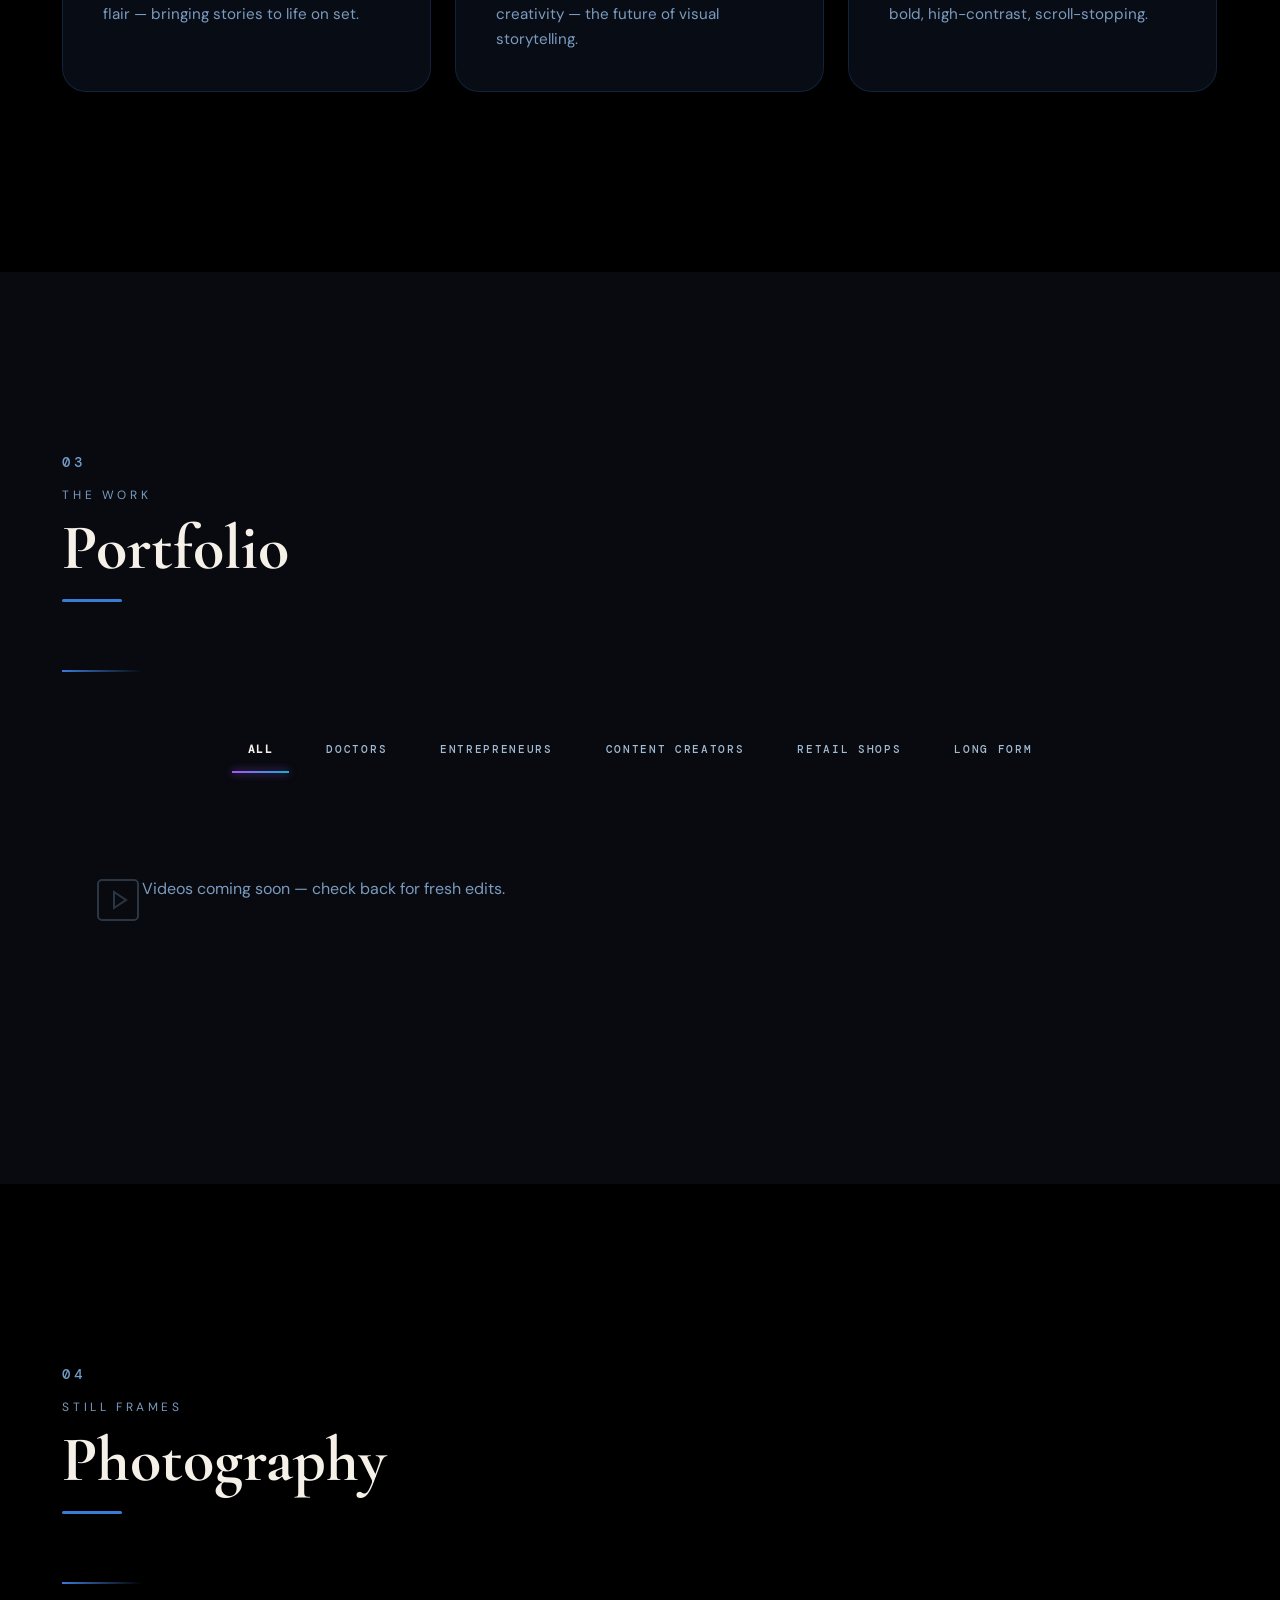
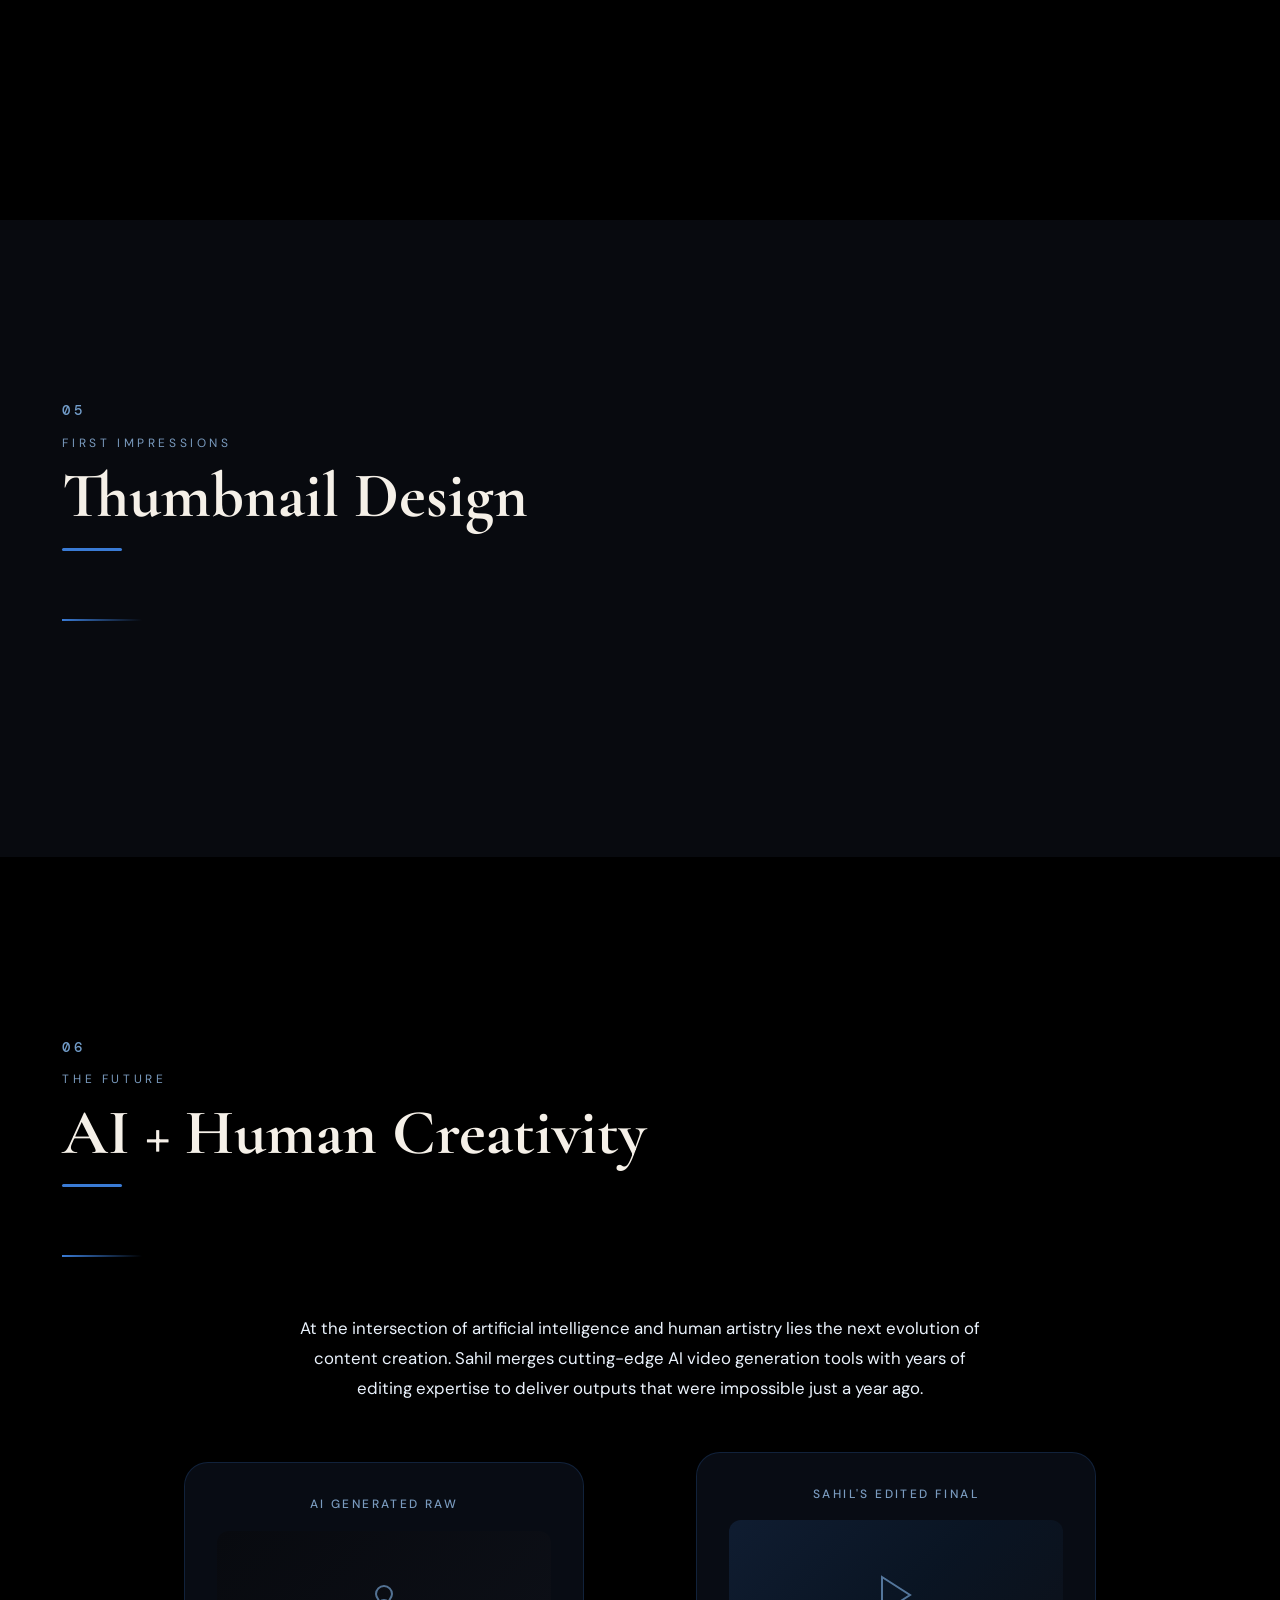
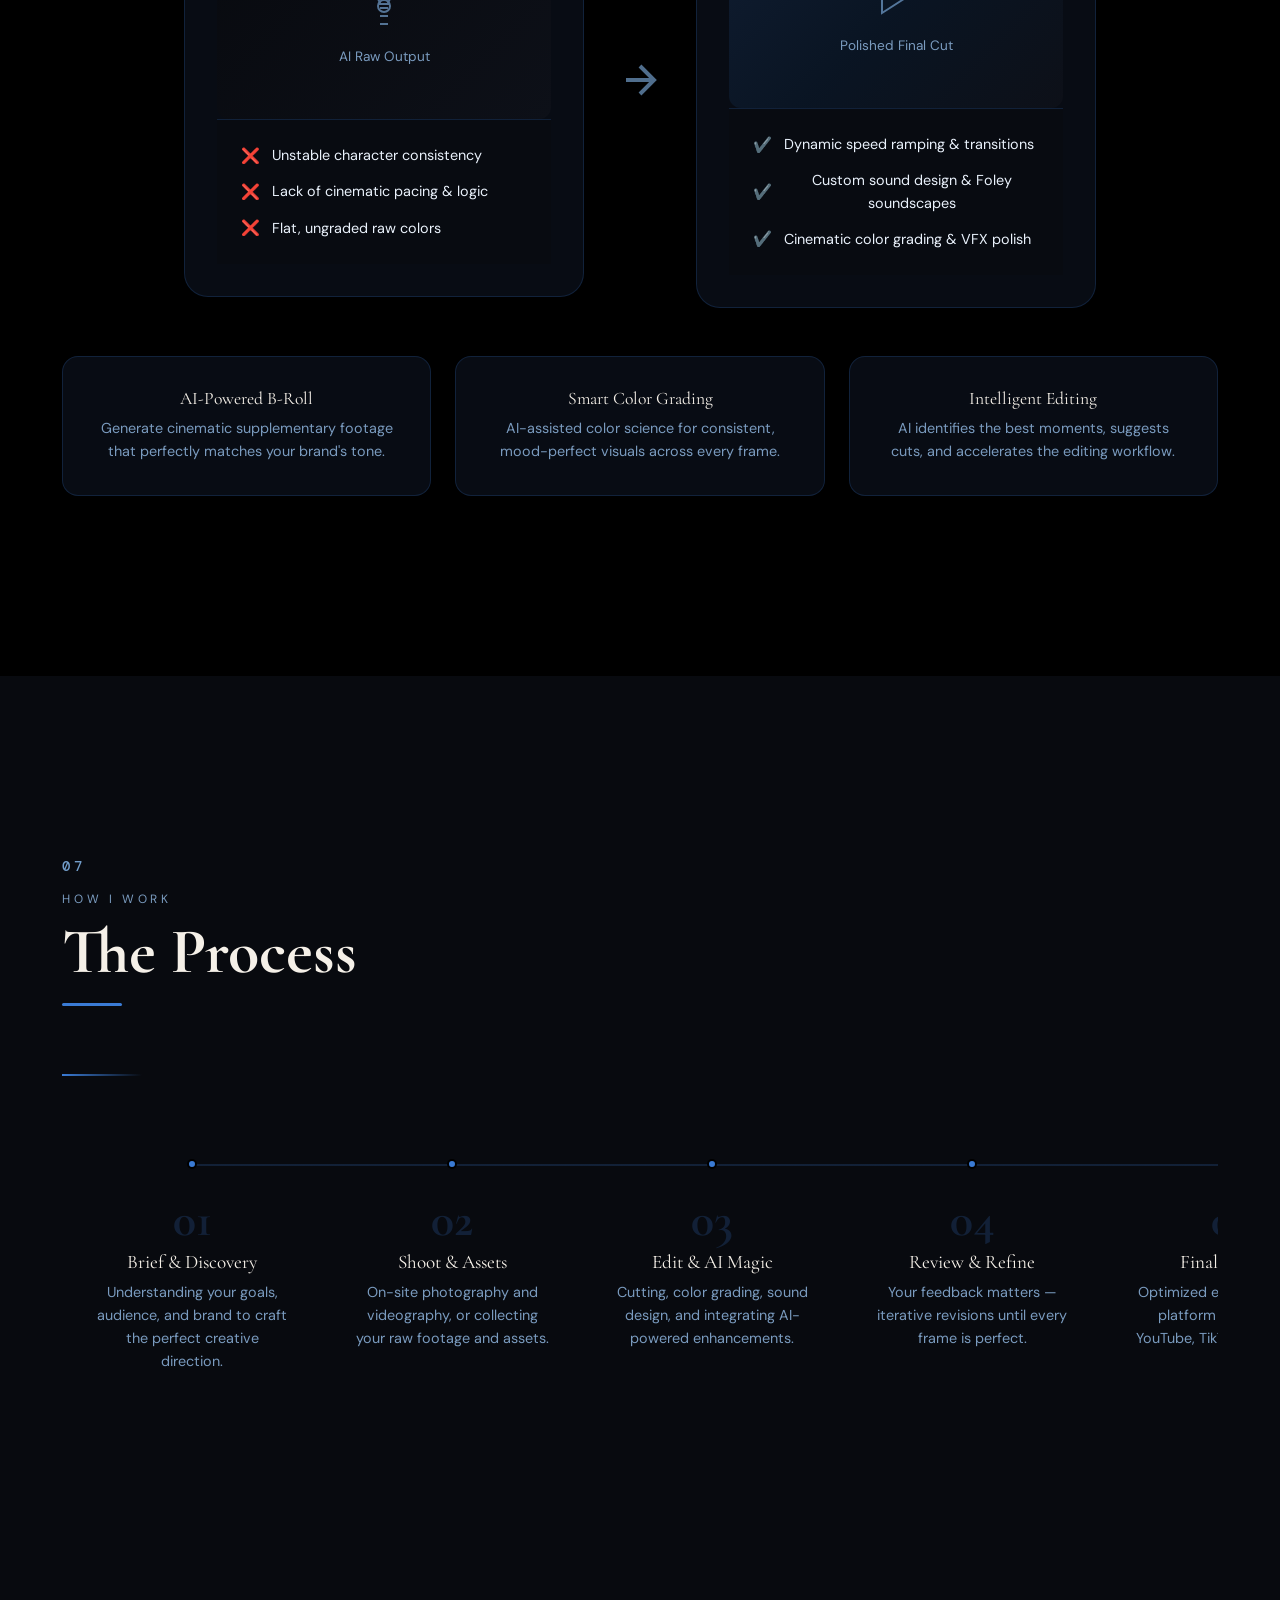
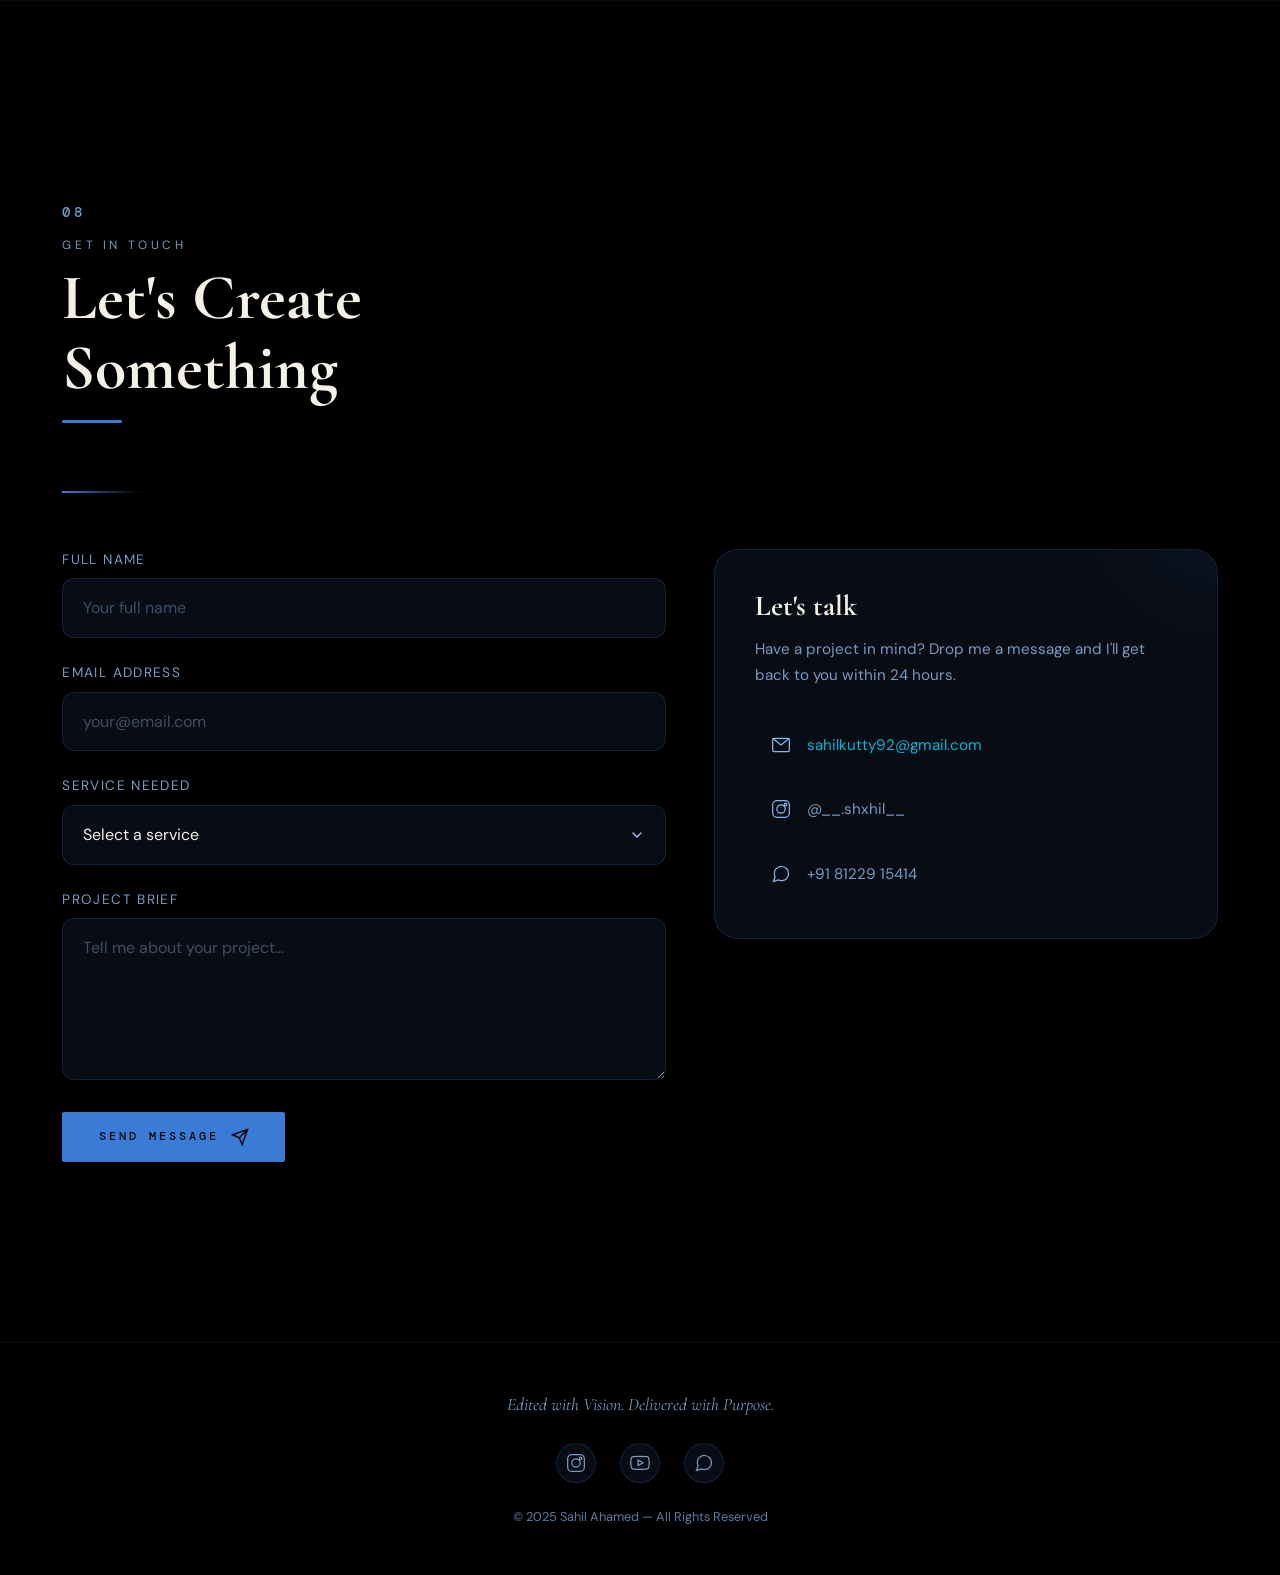
==== commit 7df188ee: "feat: replace SA loading screen with animated burst-reveal poster intro" ====
--- a/index.html
+++ b/index.html
@@ -53,6 +53,12 @@
        STYLESHEET
        ============================================ -->
   <link rel="stylesheet" href="/static/css/style.css?v=1.7">
+  <!-- Loading Image Preloads (with priority) -->
+  <link rel="preload" as="image" href="/loading/sahil-loading-desktop.webp" media="(min-width: 768px)" fetchpriority="high">
+  <link rel="preload" as="image" href="/loading/sahil-loading-mobile.webp" media="(max-width: 767px)" fetchpriority="high">
+
+  <!-- GSAP Animation Library -->
+  <script src="https://cdnjs.cloudflare.com/ajax/libs/gsap/3.12.2/gsap.min.js"></script>
 </head>
 
 <body>
@@ -63,10 +69,20 @@
        Displays monogram + progress bar while
        assets load, then fades out via JS.
        ============================================ -->
-  <div id="loader" class="loader" aria-hidden="true">
-    <div class="loader__monogram">SA</div>
-    <div class="loader__bar">
-      <div class="loader__progress"></div>
+  <div id="cinematic-loader" role="status" aria-label="Loading Sahil Ahamed Portfolio">
+    <div class="cl-burst-center"></div>
+    <div class="cl-particle-layer"></div>
+    
+    <div class="cl-poster-container">
+      <picture>
+        <source srcset="/loading/sahil-loading-desktop.webp" media="(min-width: 768px)" type="image/webp">
+        <source srcset="/loading/sahil-loading-desktop.png" media="(min-width: 768px)" type="image/png">
+        <source srcset="/loading/sahil-loading-mobile.webp" media="(max-width: 767px)" type="image/webp">
+        <img src="/loading/sahil-loading-mobile.png" class="cl-poster-img" alt="Sahil Ahamed Loading Art">
+      </picture>
+      <div class="cl-progress-bar">
+        <div class="cl-progress-fill"></div>
+      </div>
     </div>
   </div>
 
--- a/static/css/style.css
+++ b/static/css/style.css
@@ -4213,3 +4213,96 @@
 /* ──────────────────────────────────────────────────────────────
    END OF STYLESHEET
    ────────────────────────────────────────────────────────────── */
+
+/* ============================================
+   CINEMATIC LOADER
+============================================ */
+#cinematic-loader {
+  position: fixed;
+  top: 0;
+  left: 0;
+  width: 100vw;
+  height: 100vh;
+  background-color: #050508;
+  z-index: 9999;
+  display: flex;
+  align-items: center;
+  justify-content: center;
+  overflow: hidden;
+}
+
+.cl-burst-center {
+  position: absolute;
+  width: 100px;
+  height: 100px;
+  background: radial-gradient(circle, rgba(255,255,255,1) 0%, rgba(255,165,0,0.8) 20%, rgba(0,0,0,0) 70%);
+  border-radius: 50%;
+  transform: scale(0);
+  opacity: 0;
+  pointer-events: none;
+}
+
+.cl-particle-layer {
+  position: absolute;
+  width: 200%;
+  height: 200%;
+  background-image: url('data:image/svg+xml;utf8,%3Csvg viewBox="0 0 200 200" xmlns="http://www.w3.org/2000/svg"%3E%3Cfilter id="noiseFilter"%3E%3CfeTurbulence type="fractalNoise" baseFrequency="0.8" numOctaves="3" stitchTiles="stitch"/%3E%3C/filter%3E%3Crect width="100%25" height="100%25" filter="url(%23noiseFilter)"/%3E%3C/svg%3E');
+  opacity: 0;
+  mix-blend-mode: overlay;
+  pointer-events: none;
+}
+
+.cl-poster-container {
+  position: relative;
+  width: 100%;
+  height: 100%;
+  max-width: 1440px;
+  display: flex;
+  flex-direction: column;
+  align-items: center;
+  justify-content: center;
+}
+
+.cl-poster-img {
+  width: 100%;
+  height: 100%;
+  object-fit: cover; /* default to cover for mobile */
+}
+
+@media (min-width: 768px) {
+  .cl-poster-img {
+    object-fit: contain; /* letterbox for desktop */
+    background-color: #050508;
+  }
+}
+
+.cl-progress-bar {
+  position: absolute;
+  bottom: 10%;
+  left: 50%;
+  transform: translateX(-50%);
+  width: 60%;
+  max-width: 400px;
+  height: 2px;
+  background: rgba(255, 255, 255, 0.2);
+  overflow: hidden;
+}
+
+.cl-progress-fill {
+  width: 100%;
+  height: 100%;
+  background: #fff;
+  transform: scaleX(0);
+  transform-origin: left center;
+}
+
+@media (prefers-reduced-motion: reduce) {
+  .cl-burst-center, .cl-particle-layer {
+    display: none !important;
+  }
+  .cl-poster-container {
+    clip-path: none !important;
+    transform: none !important;
+    opacity: 0;
+  }
+}
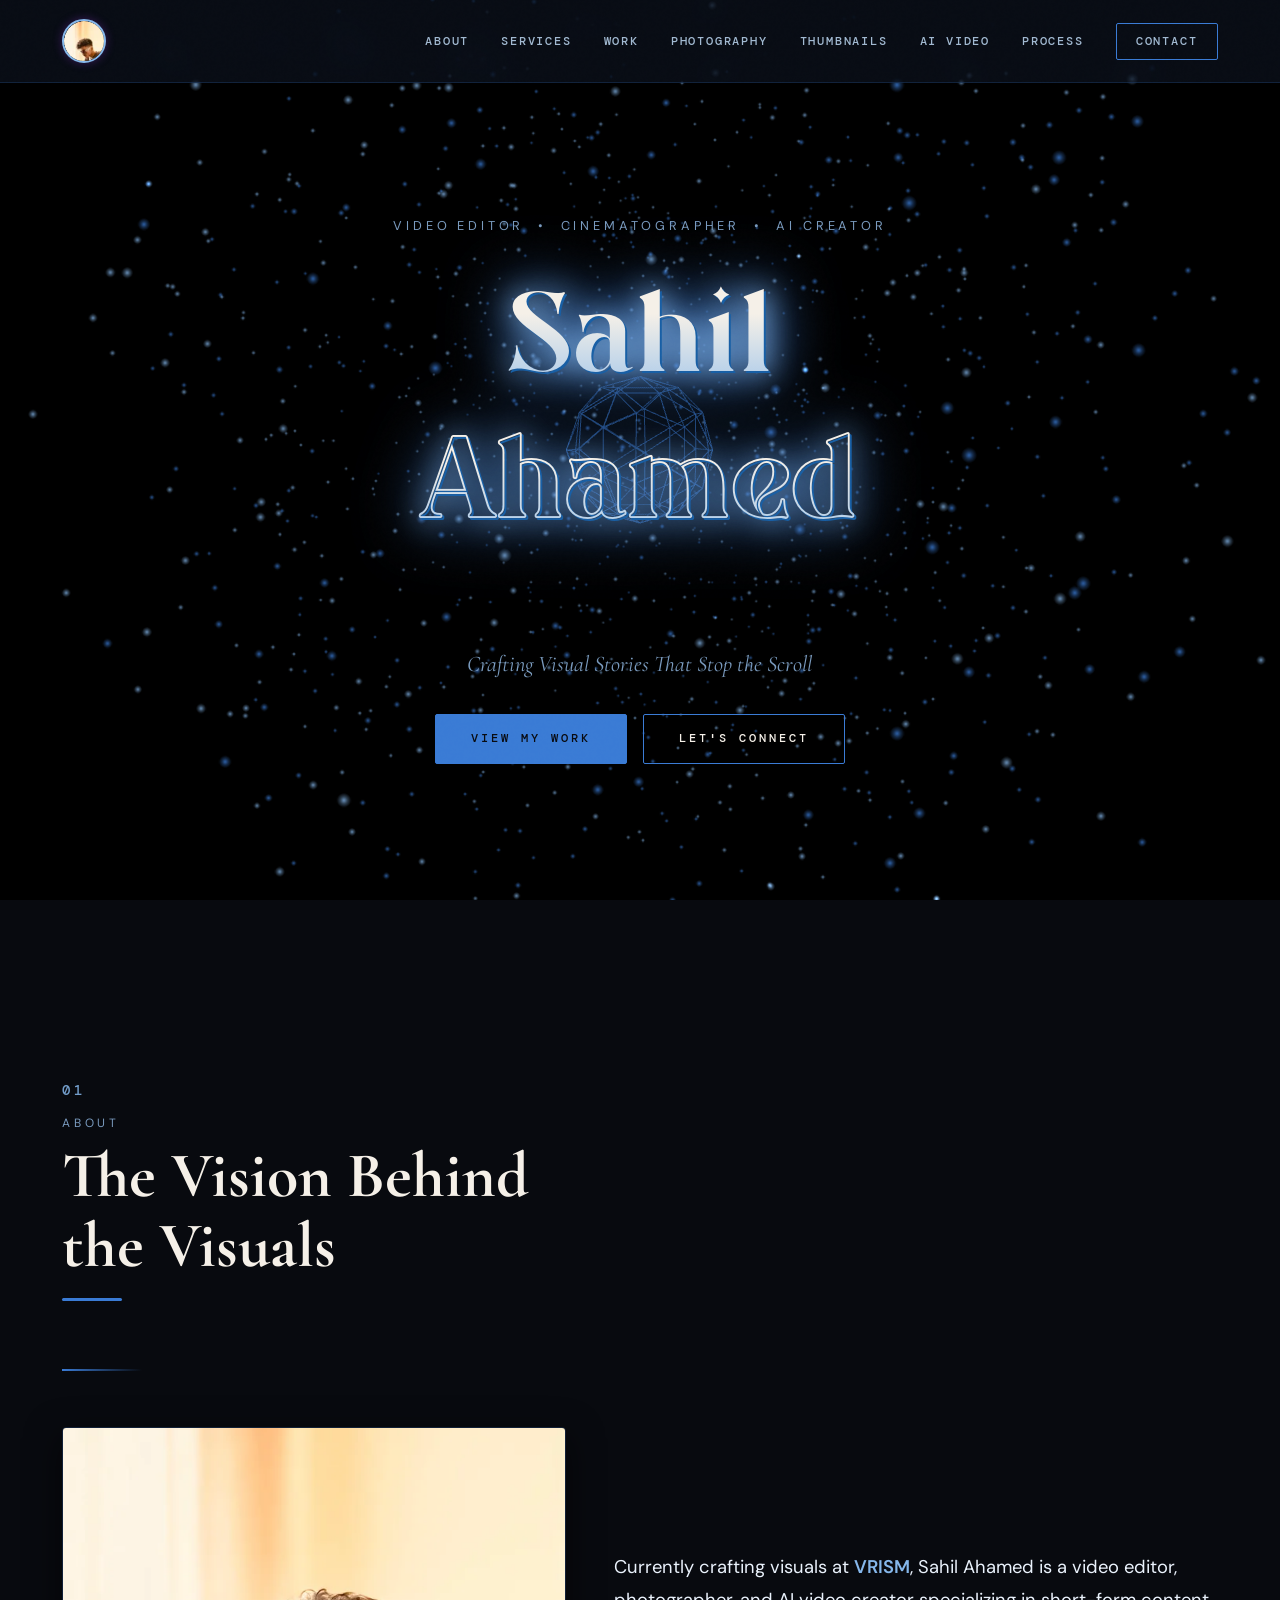
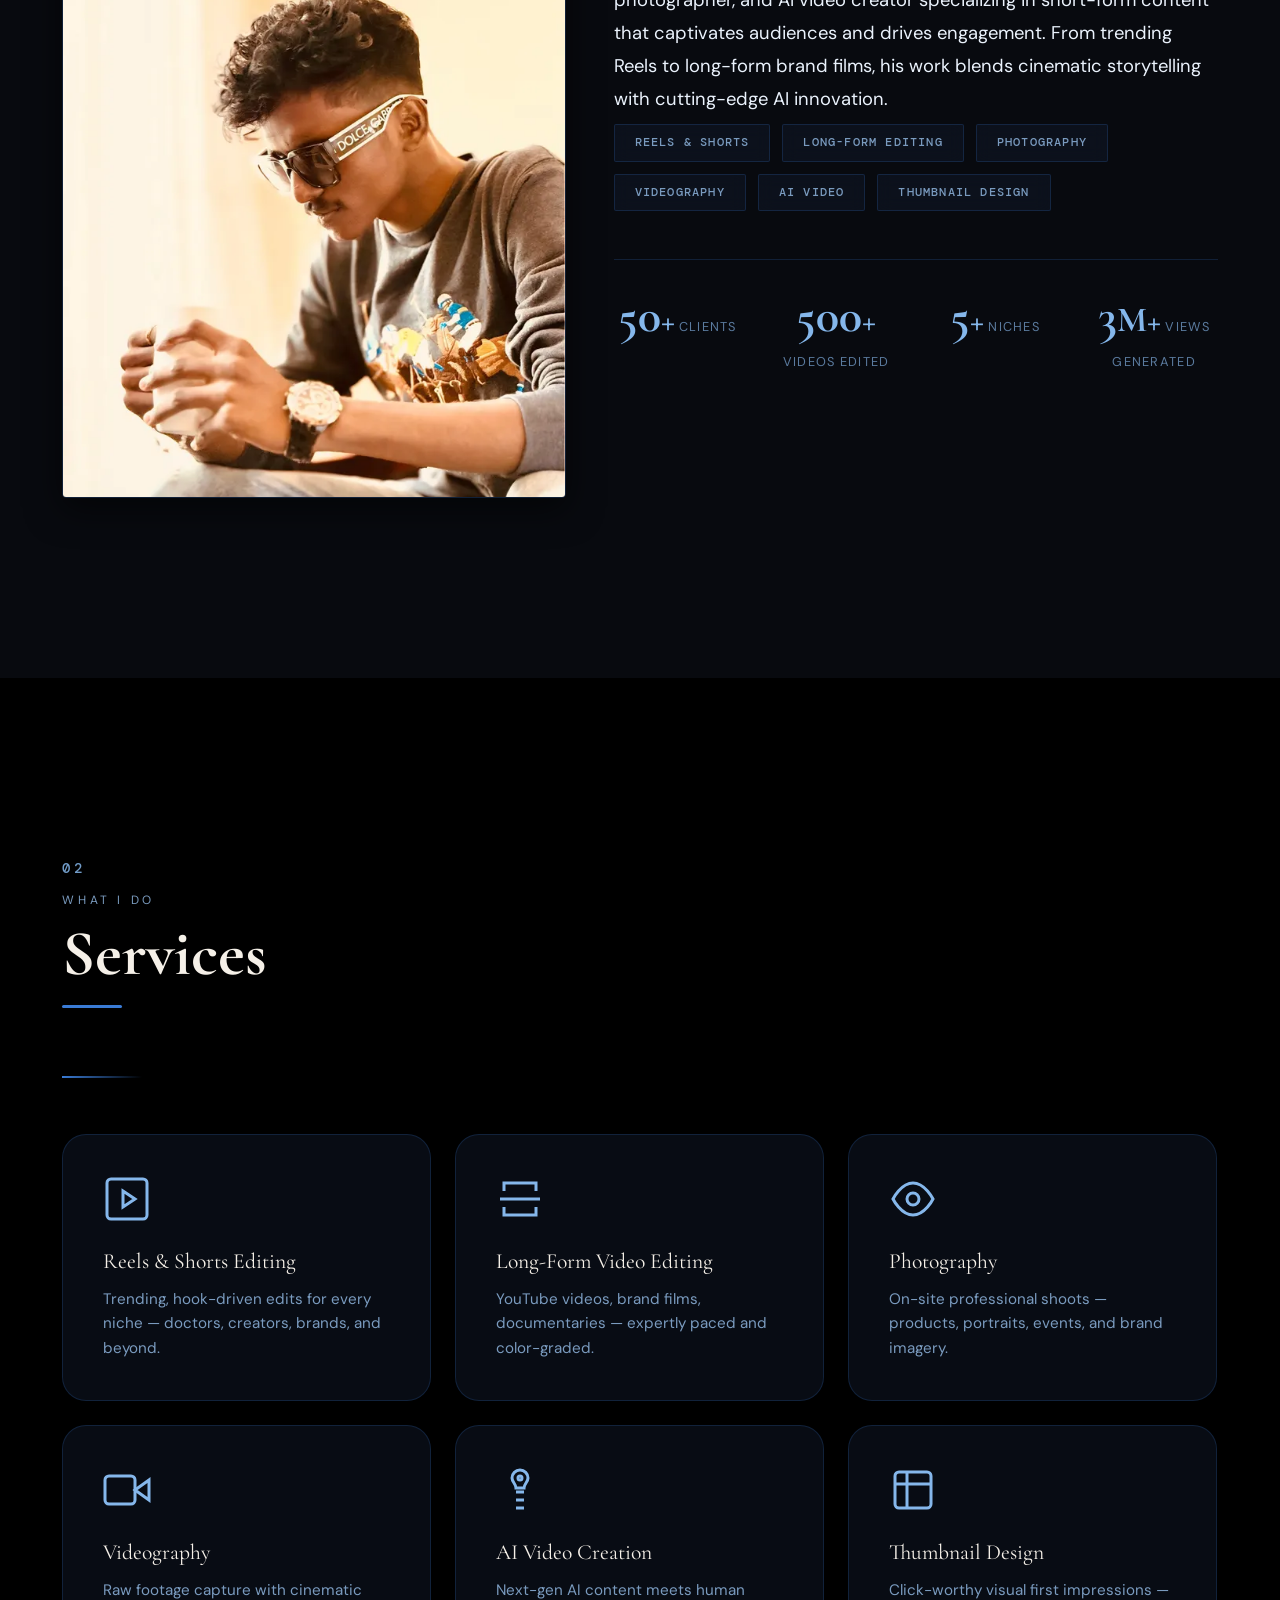
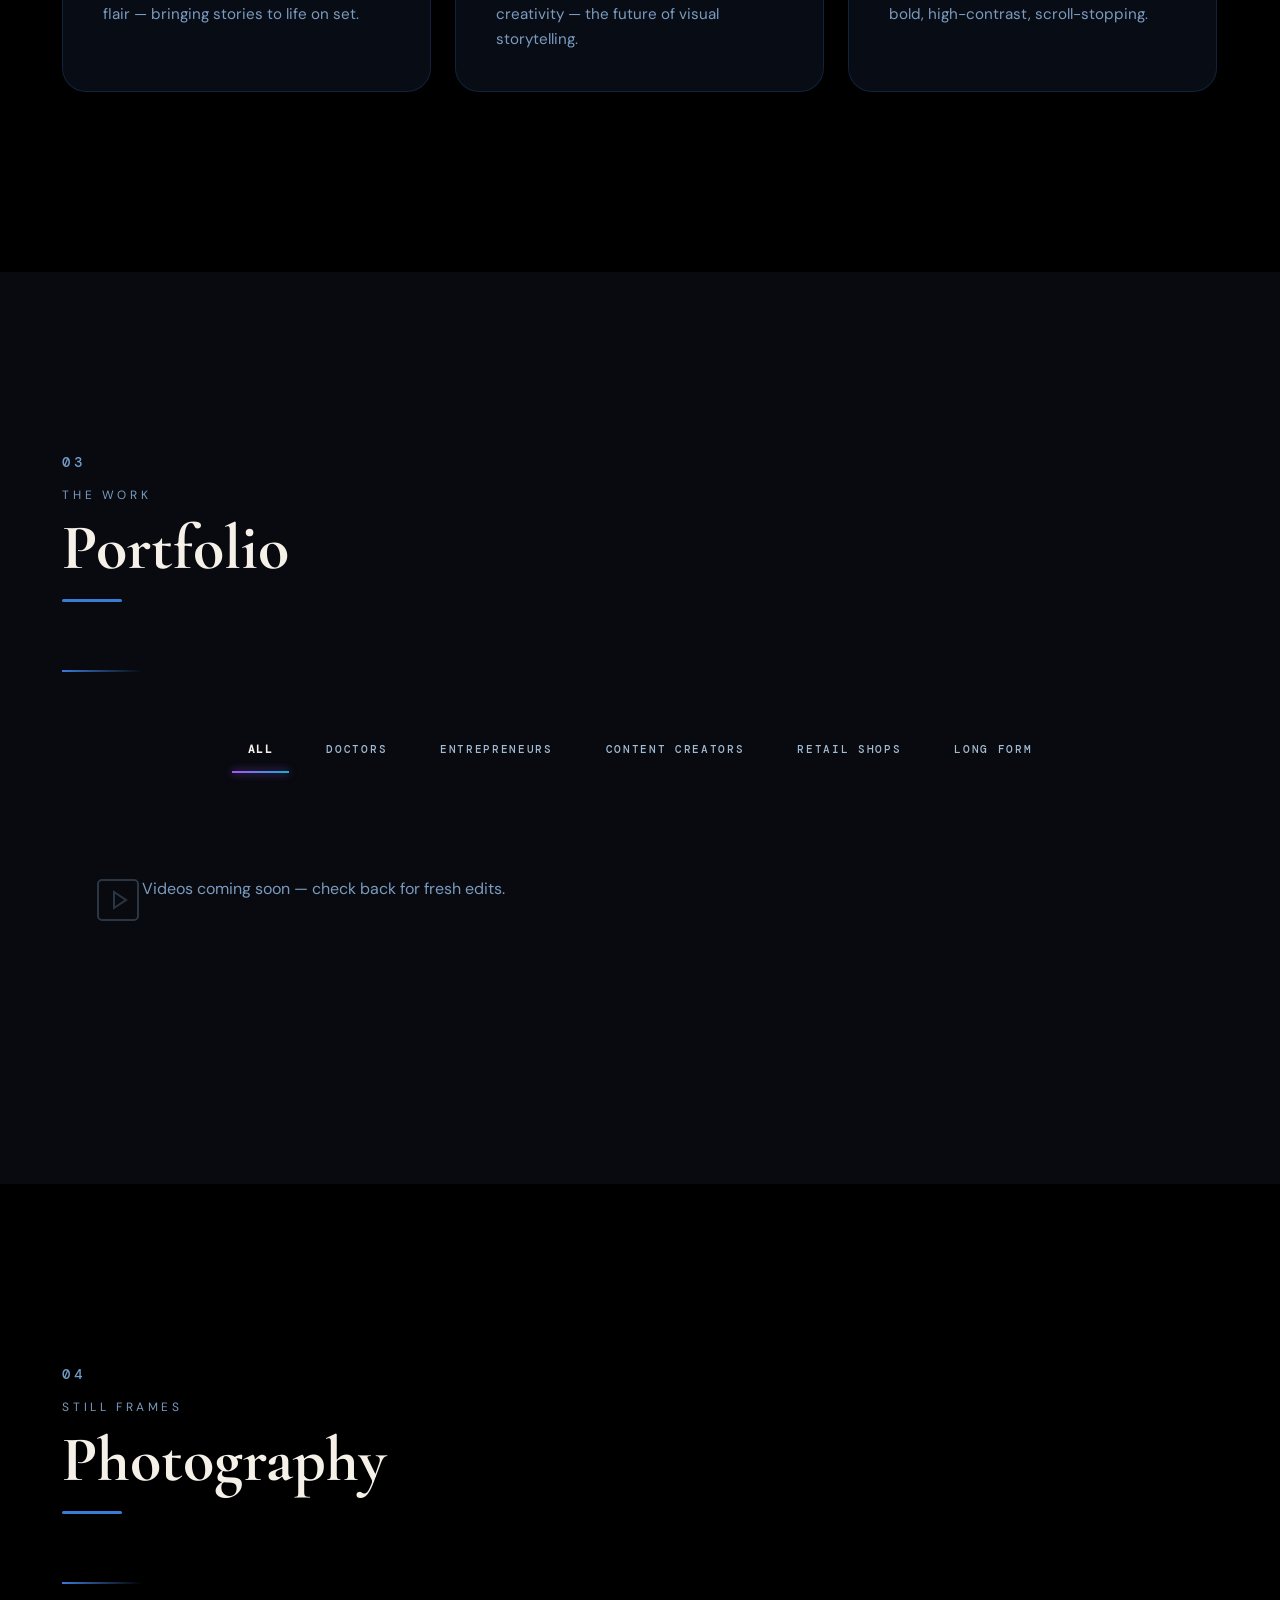
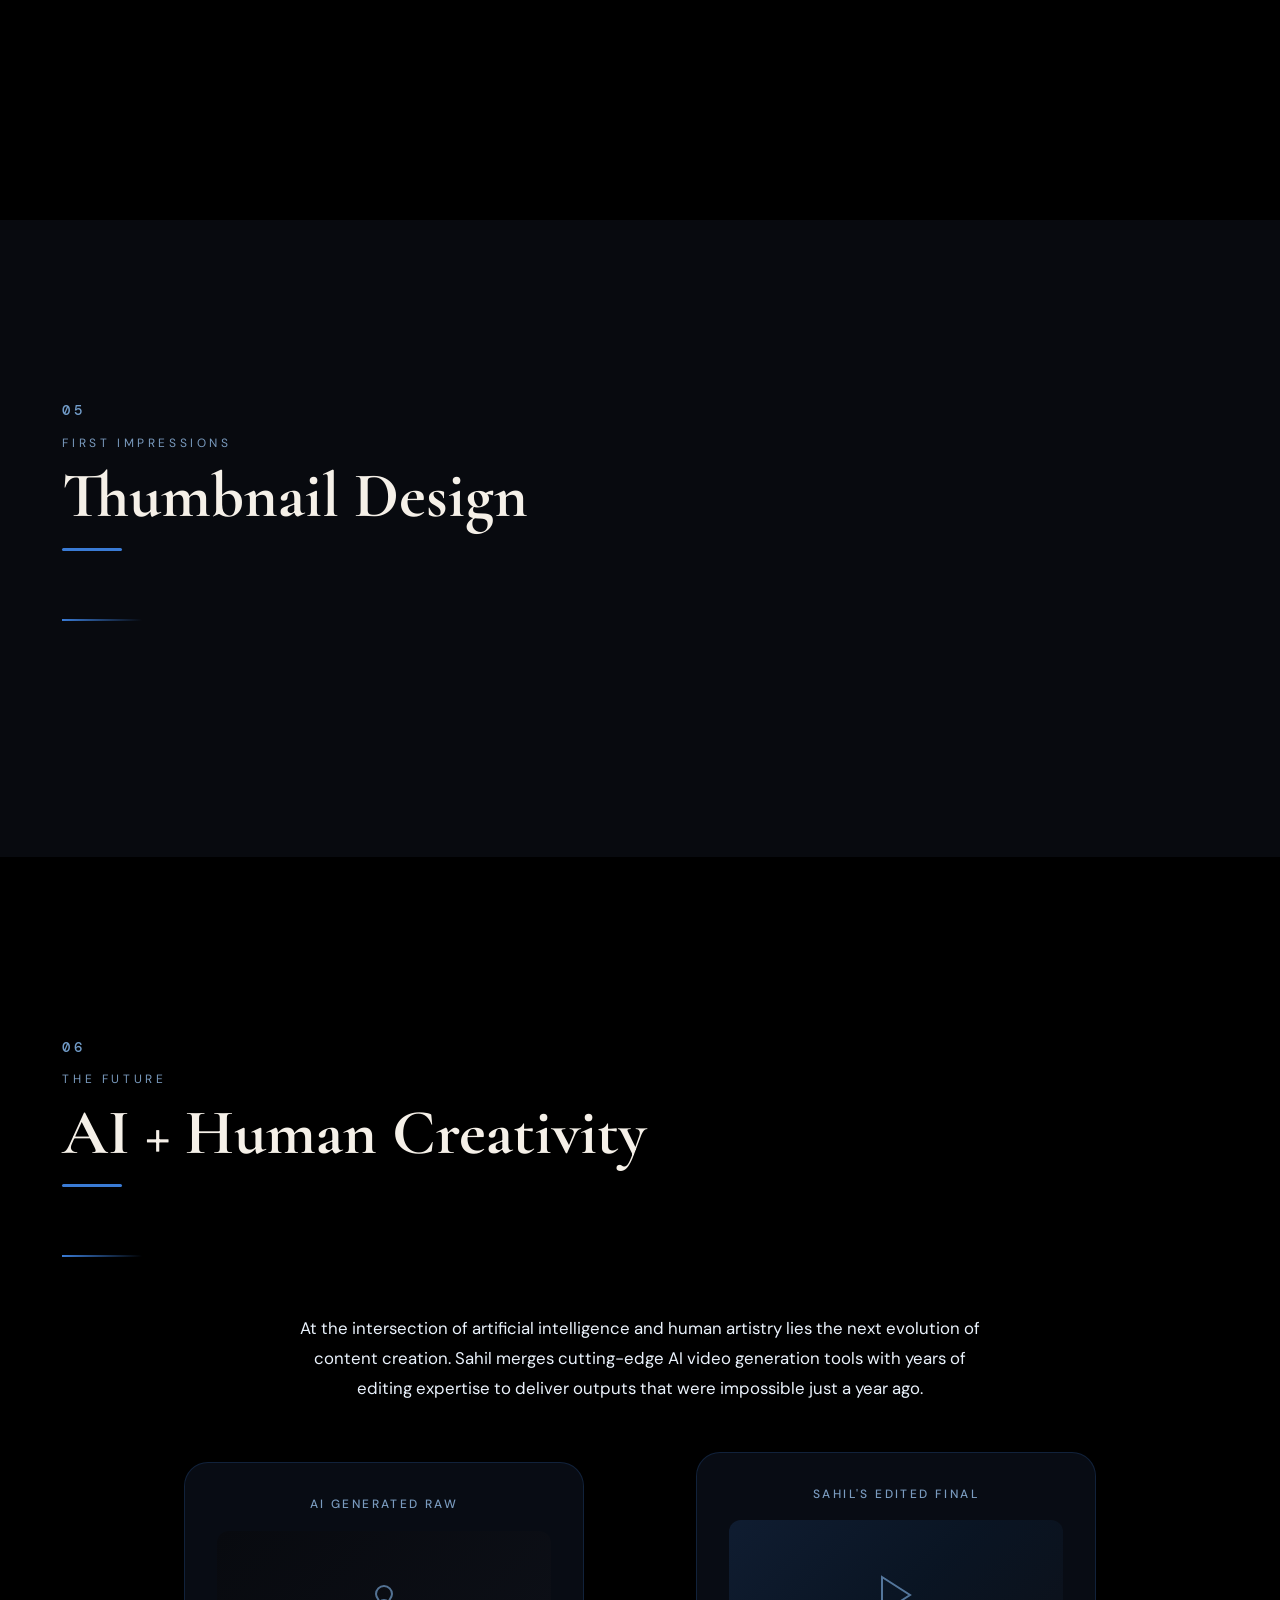
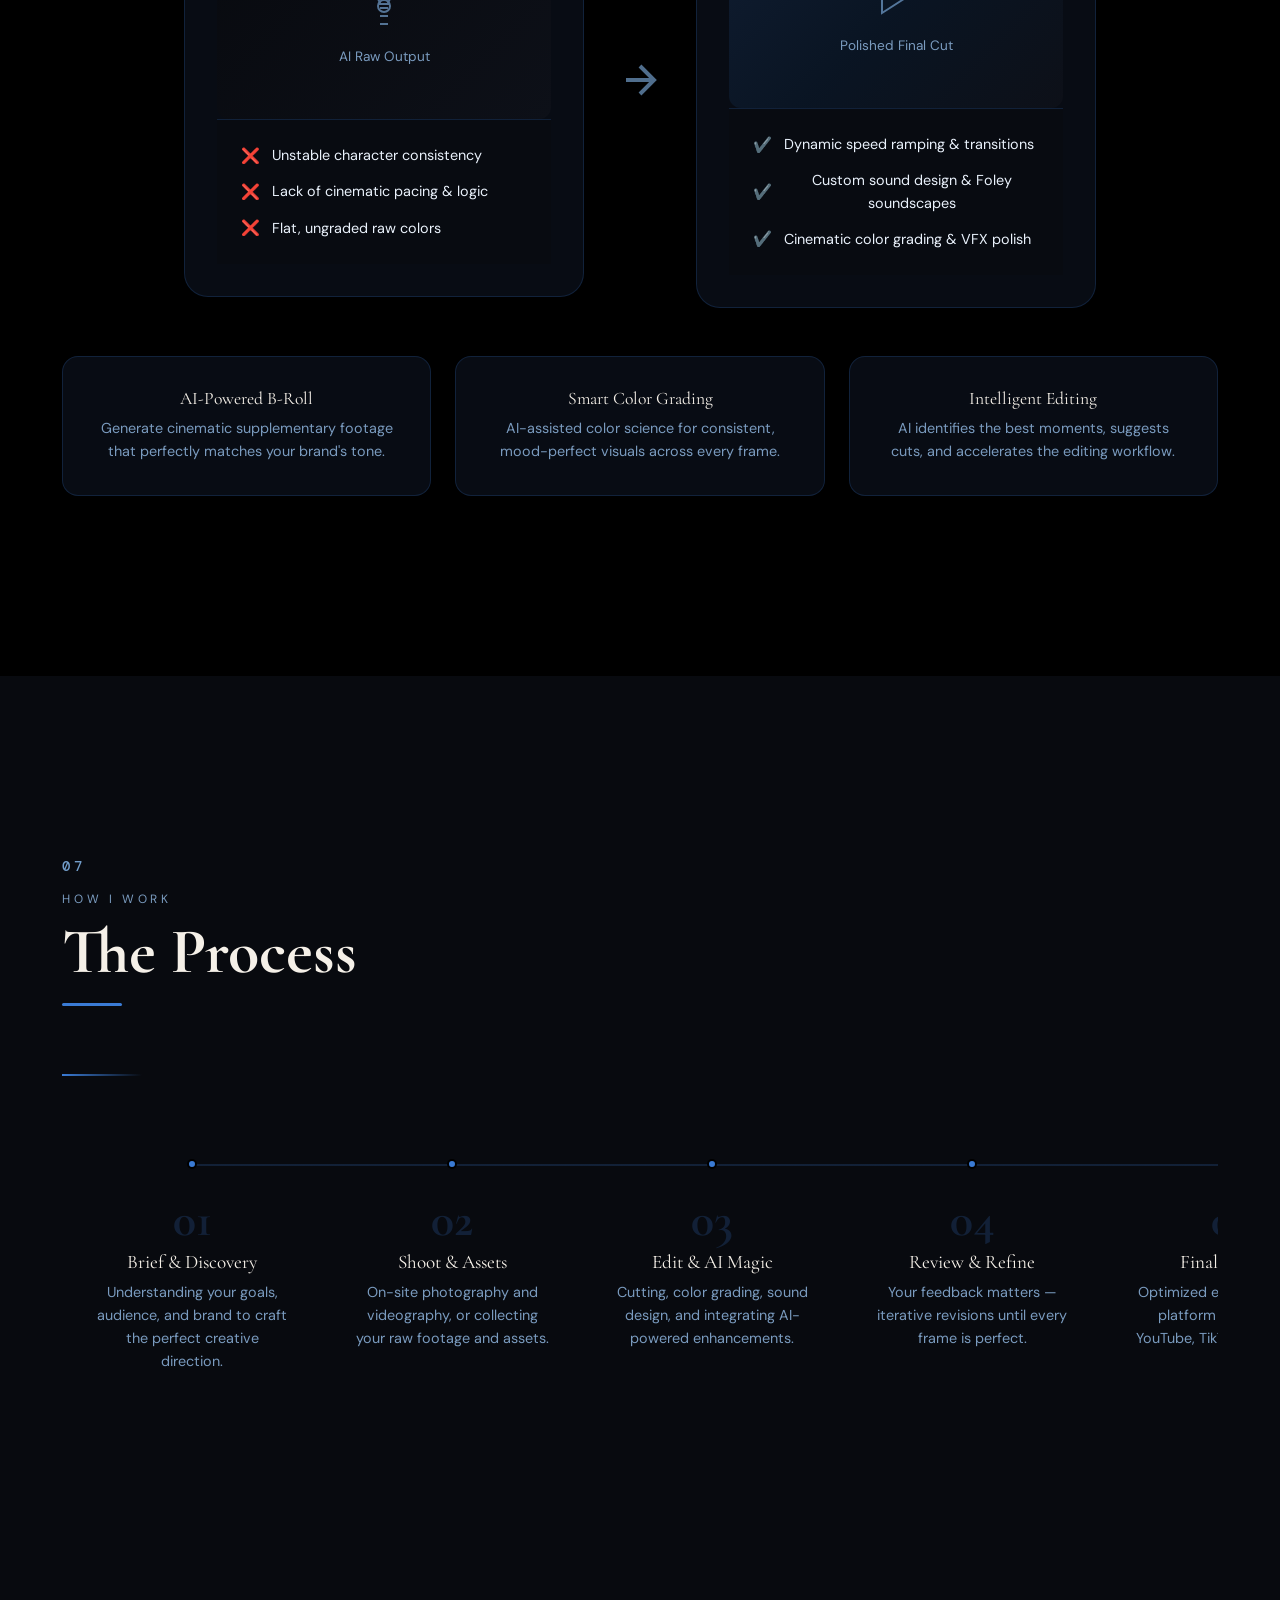
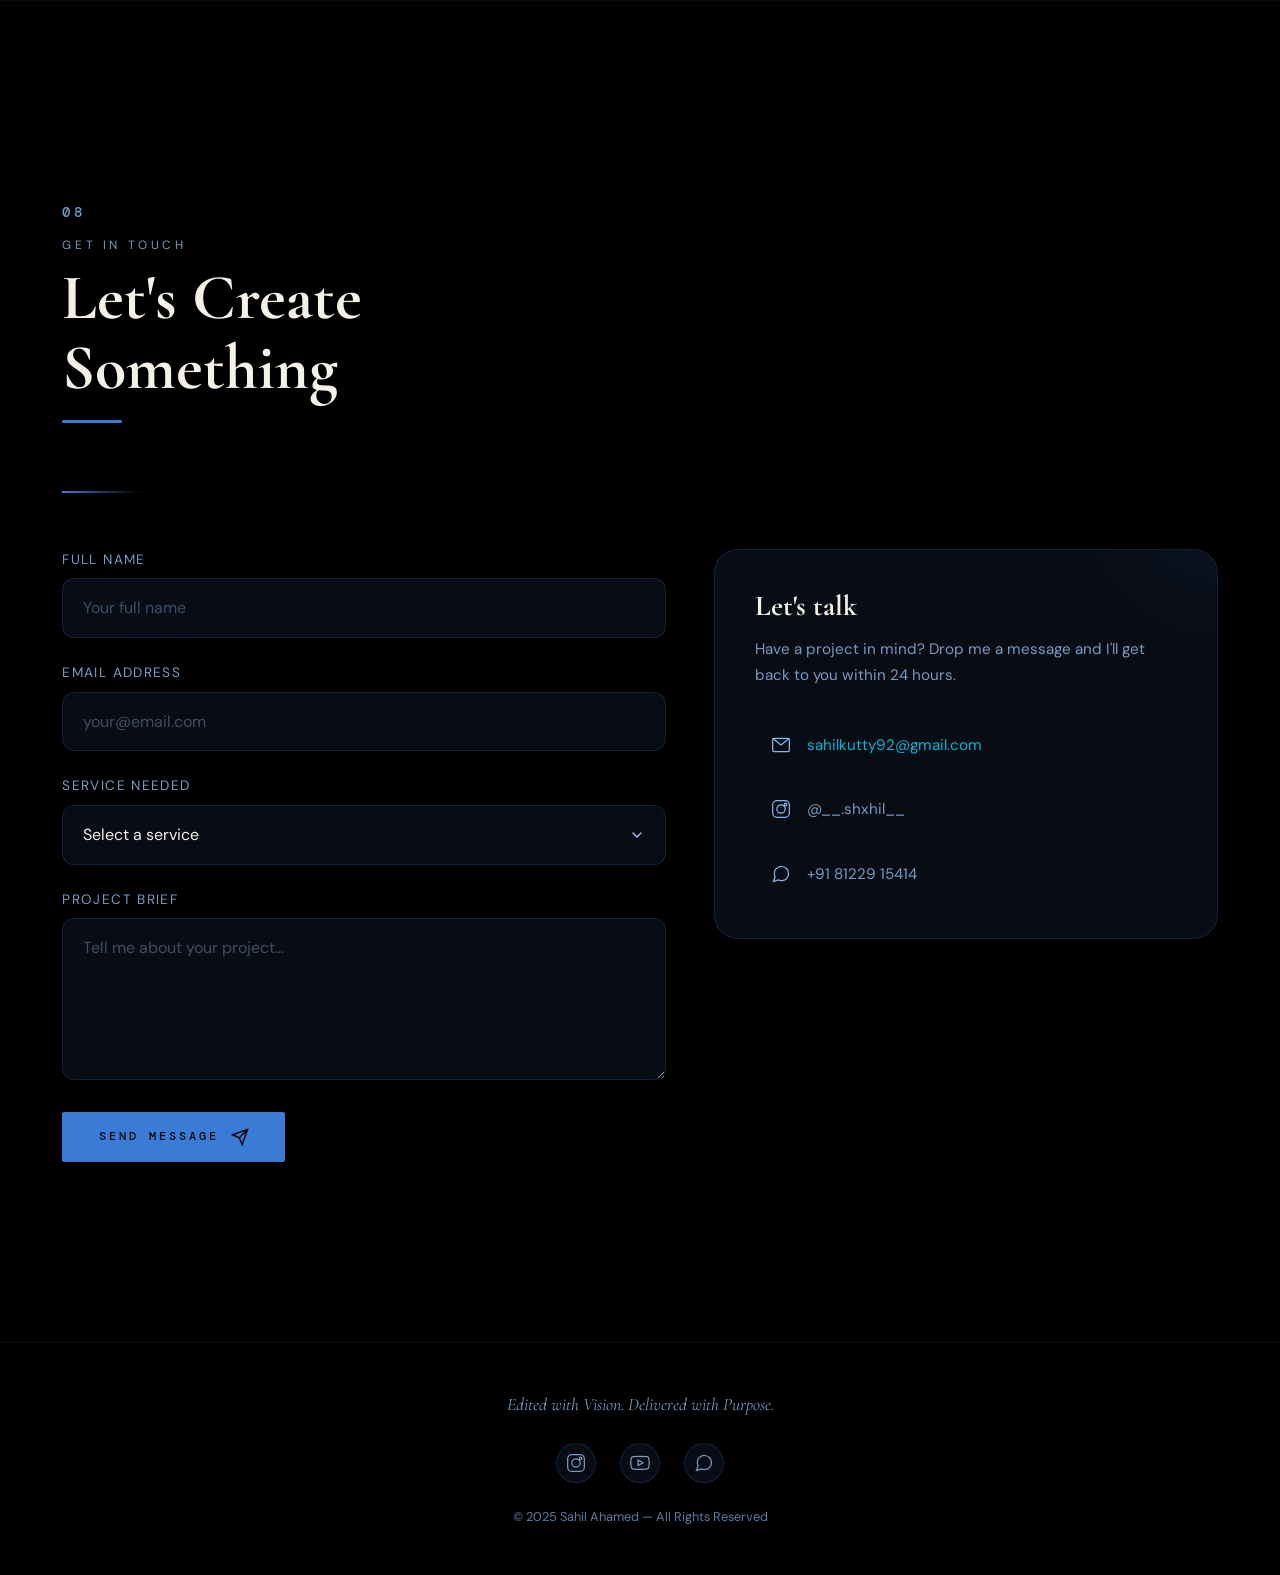
==== commit 268bc06d: "fix: move public/loading to static/images/loading to fix Vercel 404" ====
--- a/index.html
+++ b/index.html
@@ -54,8 +54,8 @@
        ============================================ -->
   <link rel="stylesheet" href="/static/css/style.css?v=1.7">
   <!-- Loading Image Preloads (with priority) -->
-  <link rel="preload" as="image" href="/loading/sahil-loading-desktop.webp" media="(min-width: 768px)" fetchpriority="high">
-  <link rel="preload" as="image" href="/loading/sahil-loading-mobile.webp" media="(max-width: 767px)" fetchpriority="high">
+  <link rel="preload" as="image" href="/static/images/loading/sahil-loading-desktop.webp" media="(min-width: 768px)" fetchpriority="high">
+  <link rel="preload" as="image" href="/static/images/loading/sahil-loading-mobile.webp" media="(max-width: 767px)" fetchpriority="high">
 
   <!-- GSAP Animation Library -->
   <script src="https://cdnjs.cloudflare.com/ajax/libs/gsap/3.12.2/gsap.min.js"></script>
@@ -75,10 +75,10 @@
     
     <div class="cl-poster-container">
       <picture>
-        <source srcset="/loading/sahil-loading-desktop.webp" media="(min-width: 768px)" type="image/webp">
-        <source srcset="/loading/sahil-loading-desktop.png" media="(min-width: 768px)" type="image/png">
-        <source srcset="/loading/sahil-loading-mobile.webp" media="(max-width: 767px)" type="image/webp">
-        <img src="/loading/sahil-loading-mobile.png" class="cl-poster-img" alt="Sahil Ahamed Loading Art">
+        <source srcset="/static/images/loading/sahil-loading-desktop.webp" media="(min-width: 768px)" type="image/webp">
+        <source srcset="/static/images/loading/sahil-loading-desktop.png" media="(min-width: 768px)" type="image/png">
+        <source srcset="/static/images/loading/sahil-loading-mobile.webp" media="(max-width: 767px)" type="image/webp">
+        <img src="/static/images/loading/sahil-loading-mobile.png" class="cl-poster-img" alt="Sahil Ahamed Loading Art">
       </picture>
       <div class="cl-progress-bar">
         <div class="cl-progress-fill"></div>
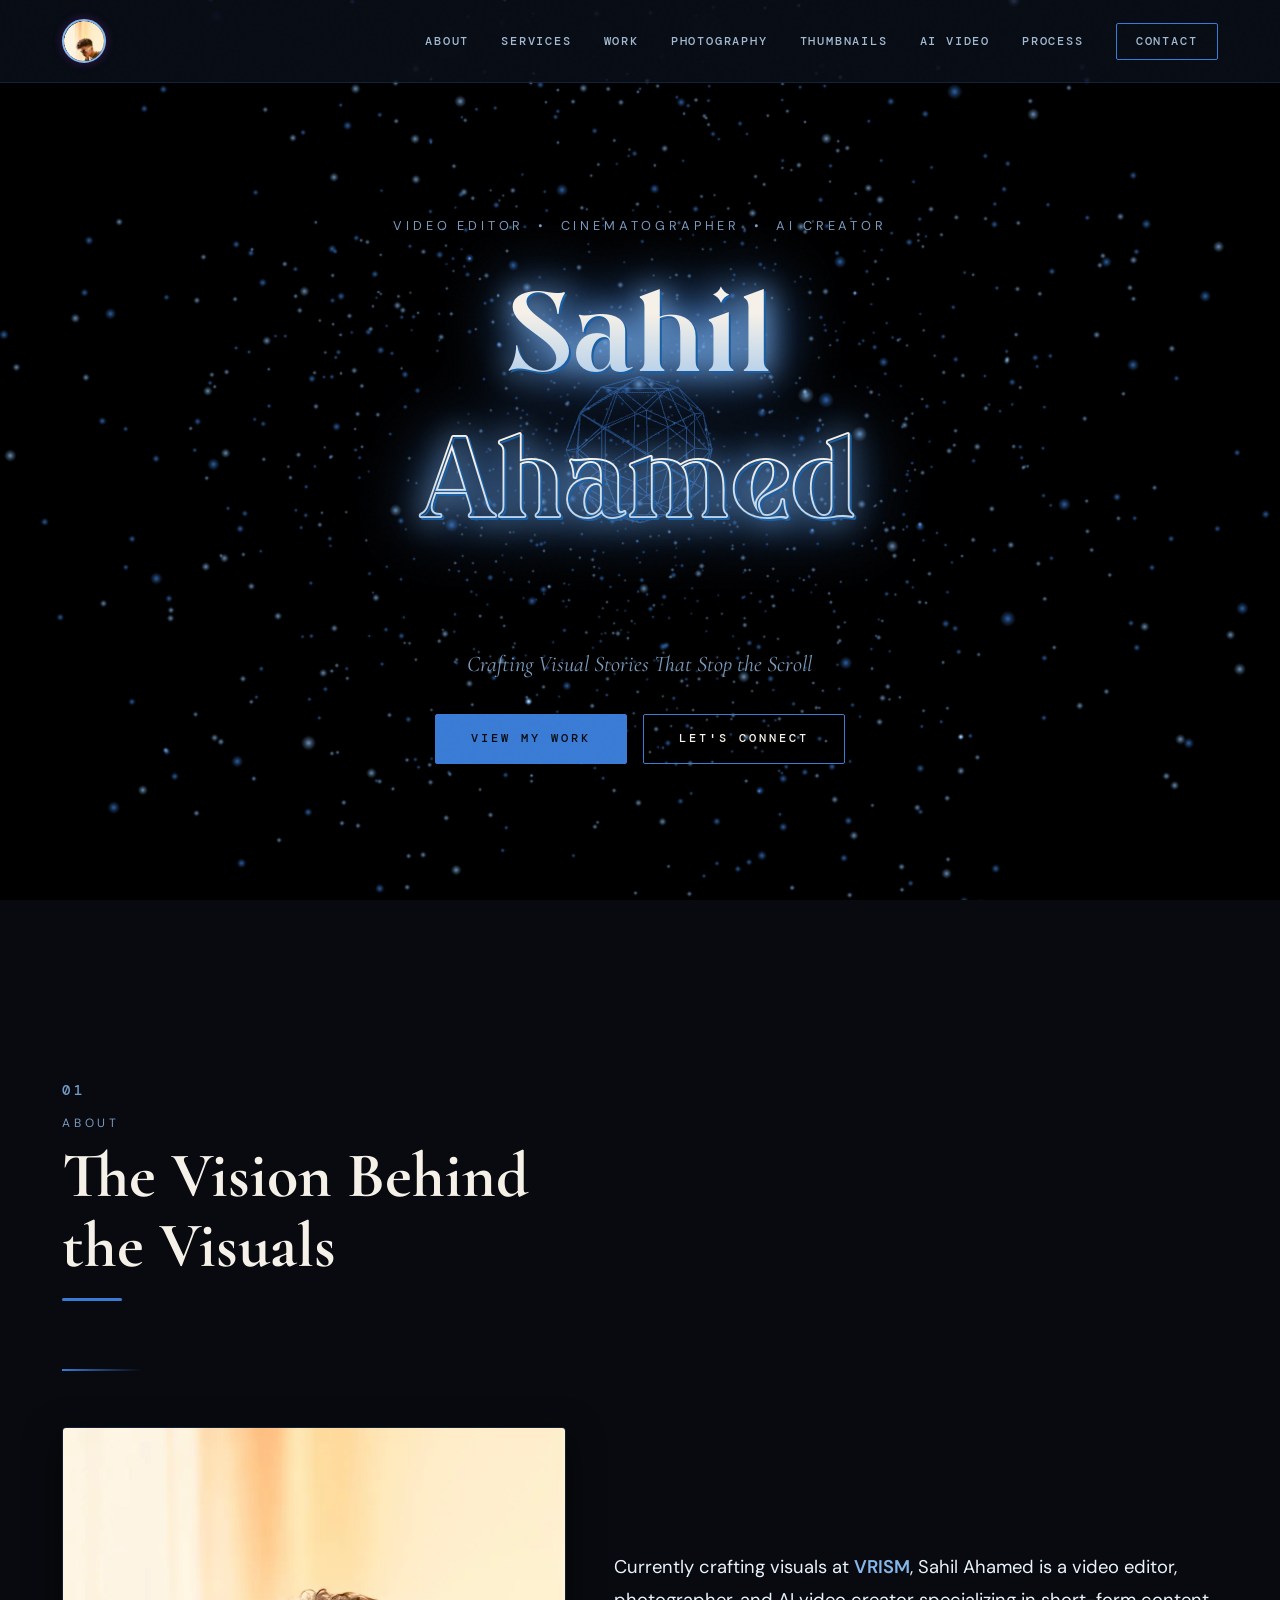
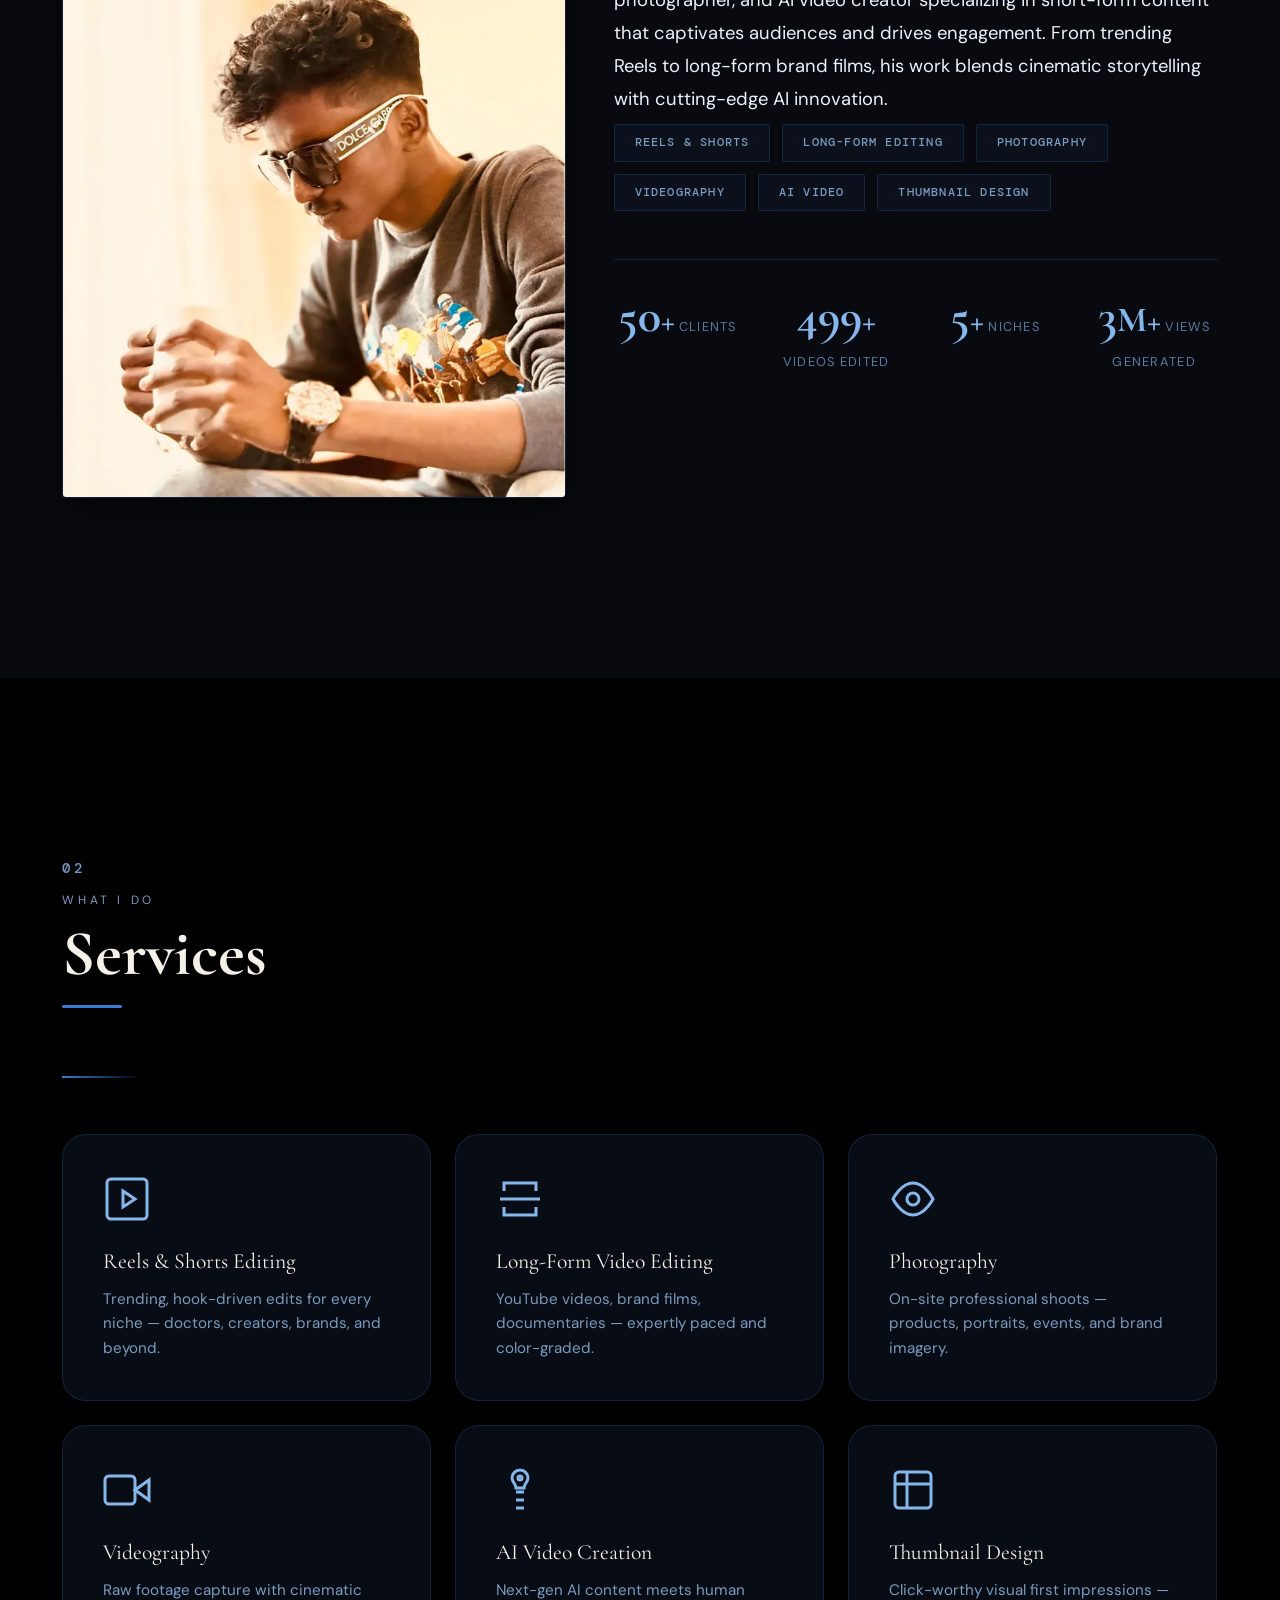
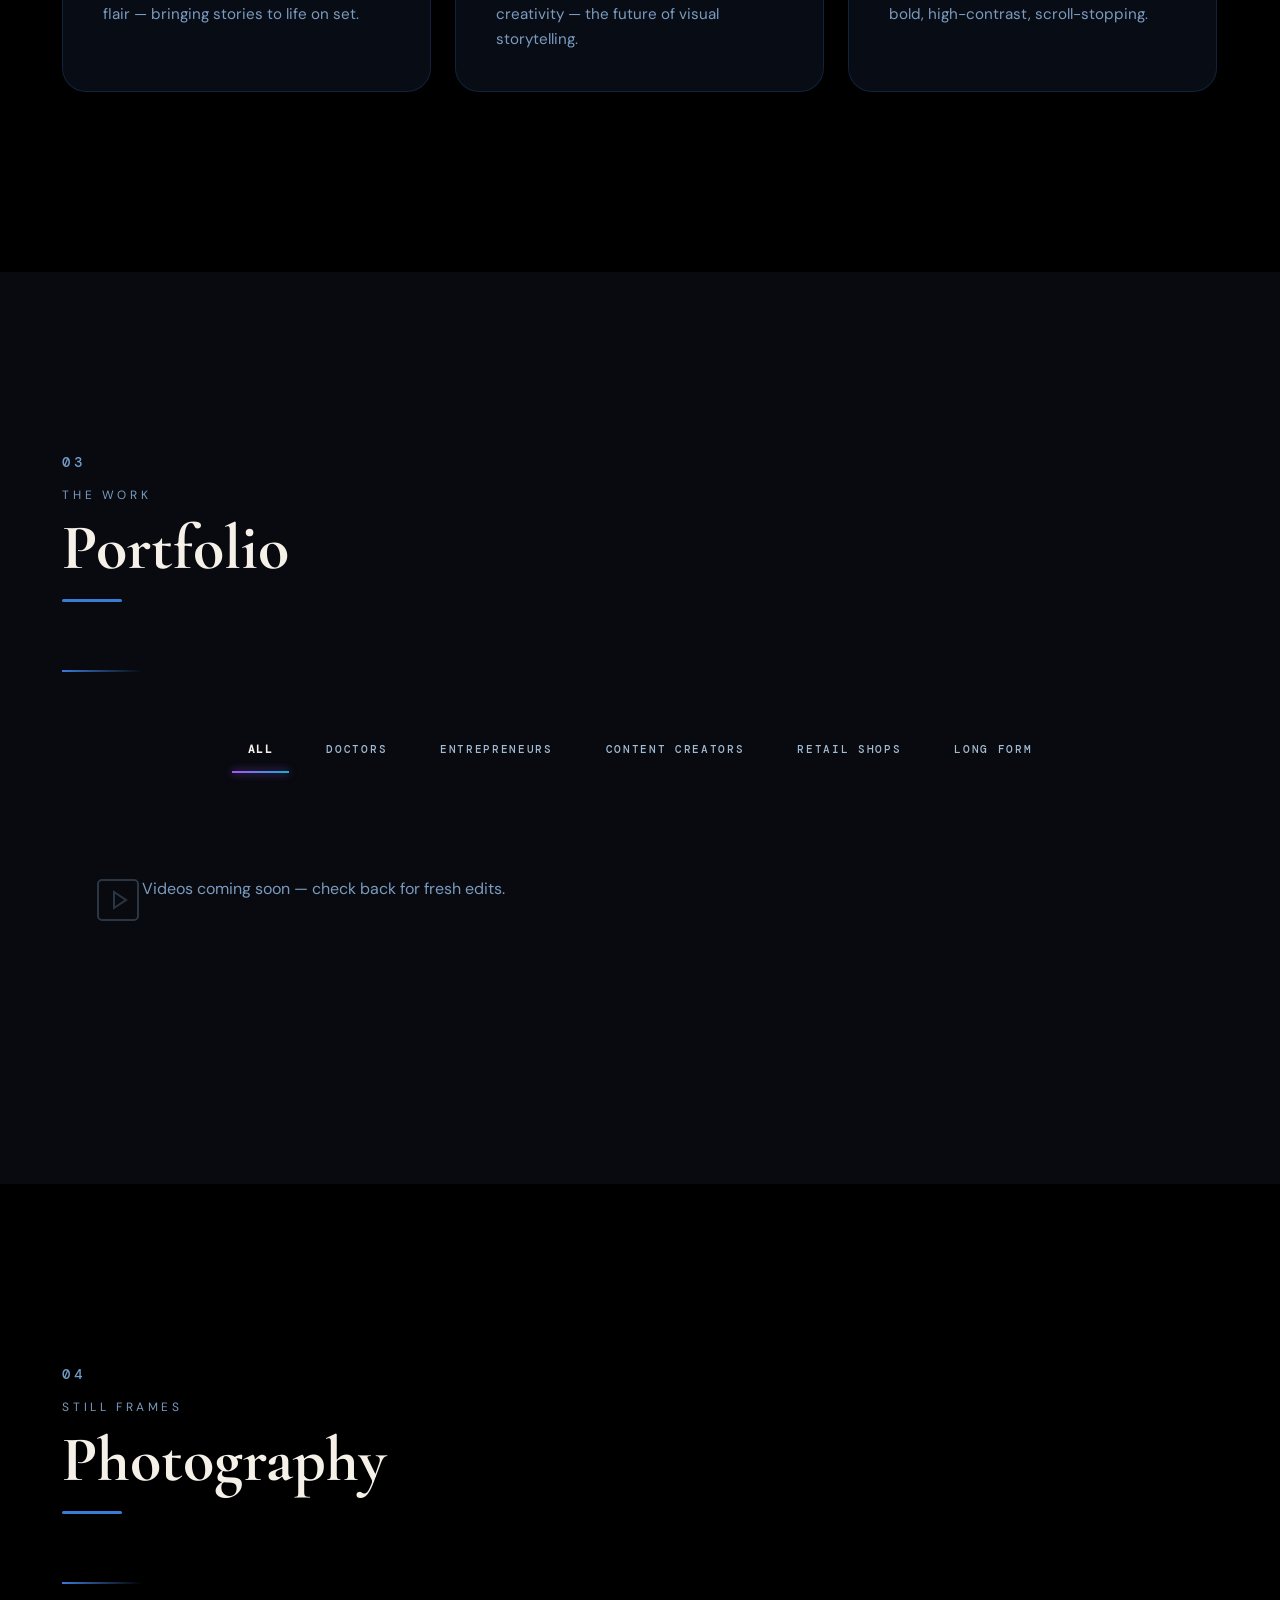
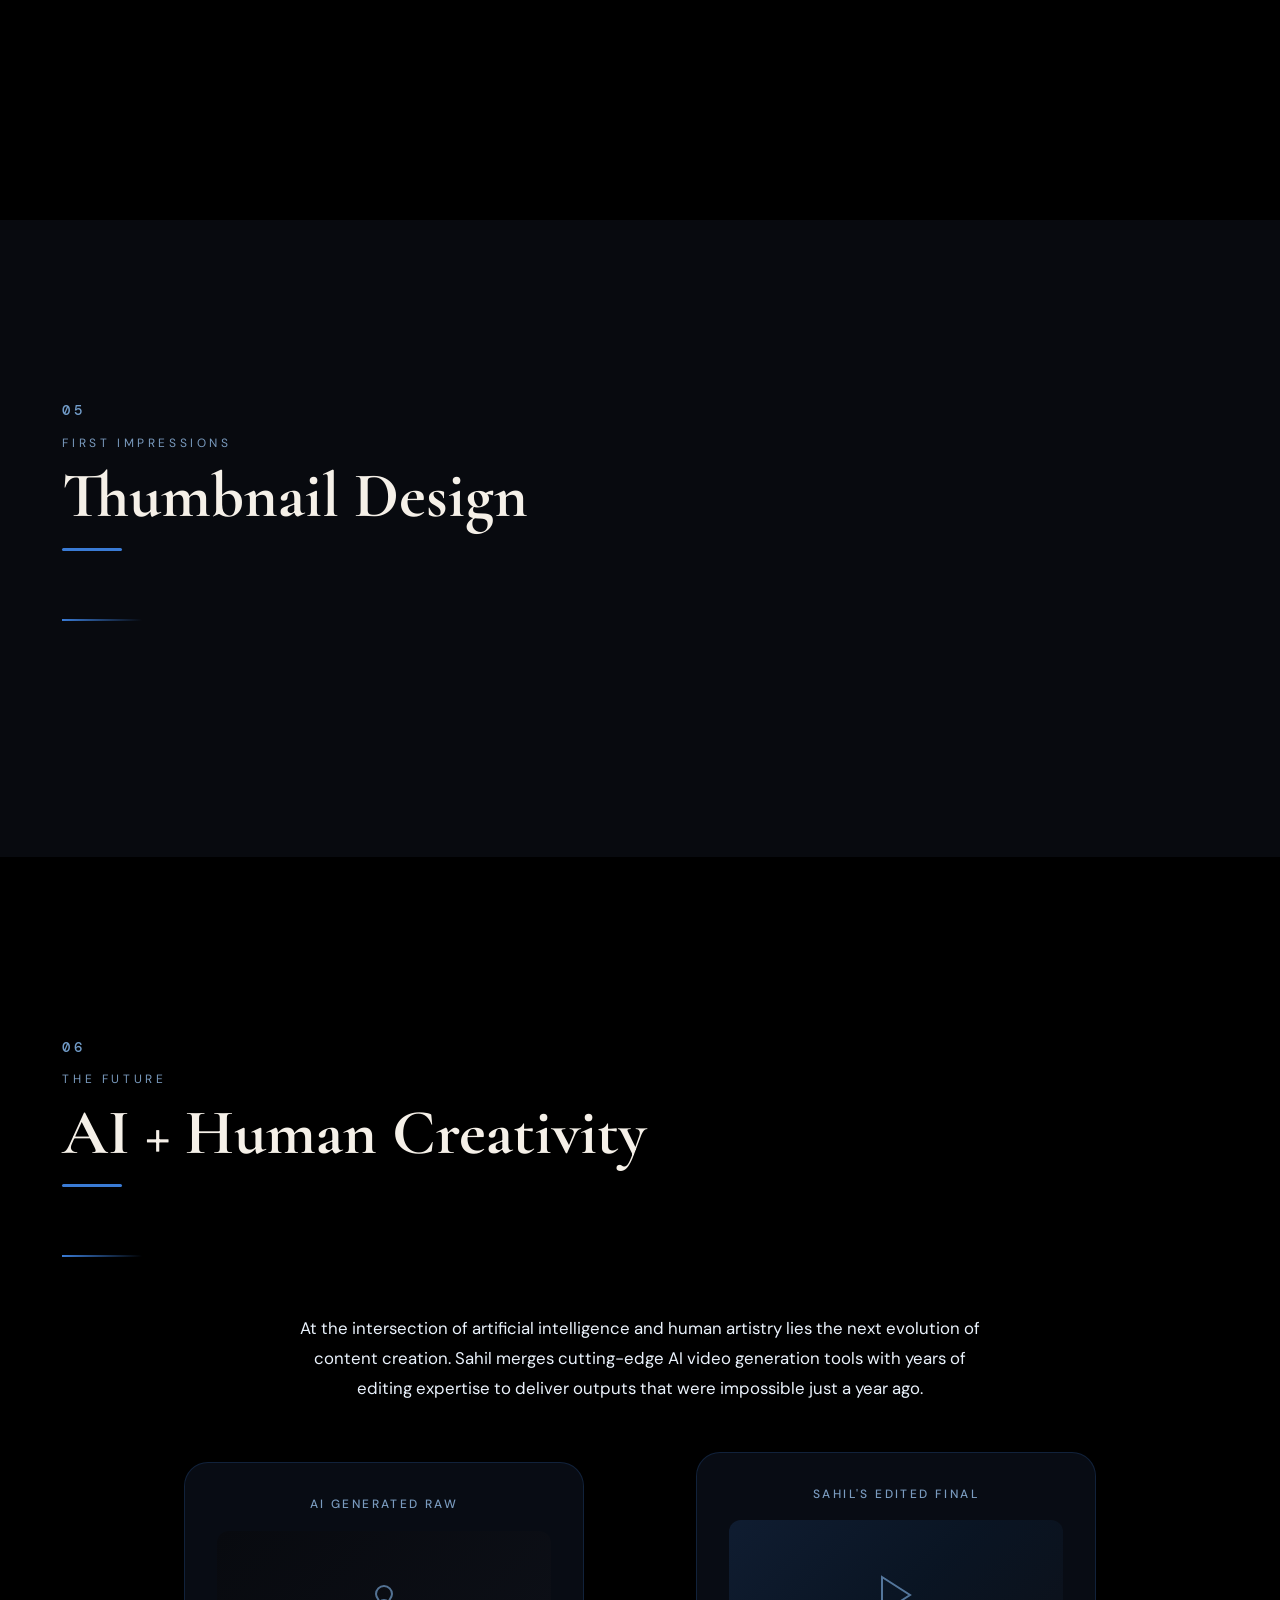
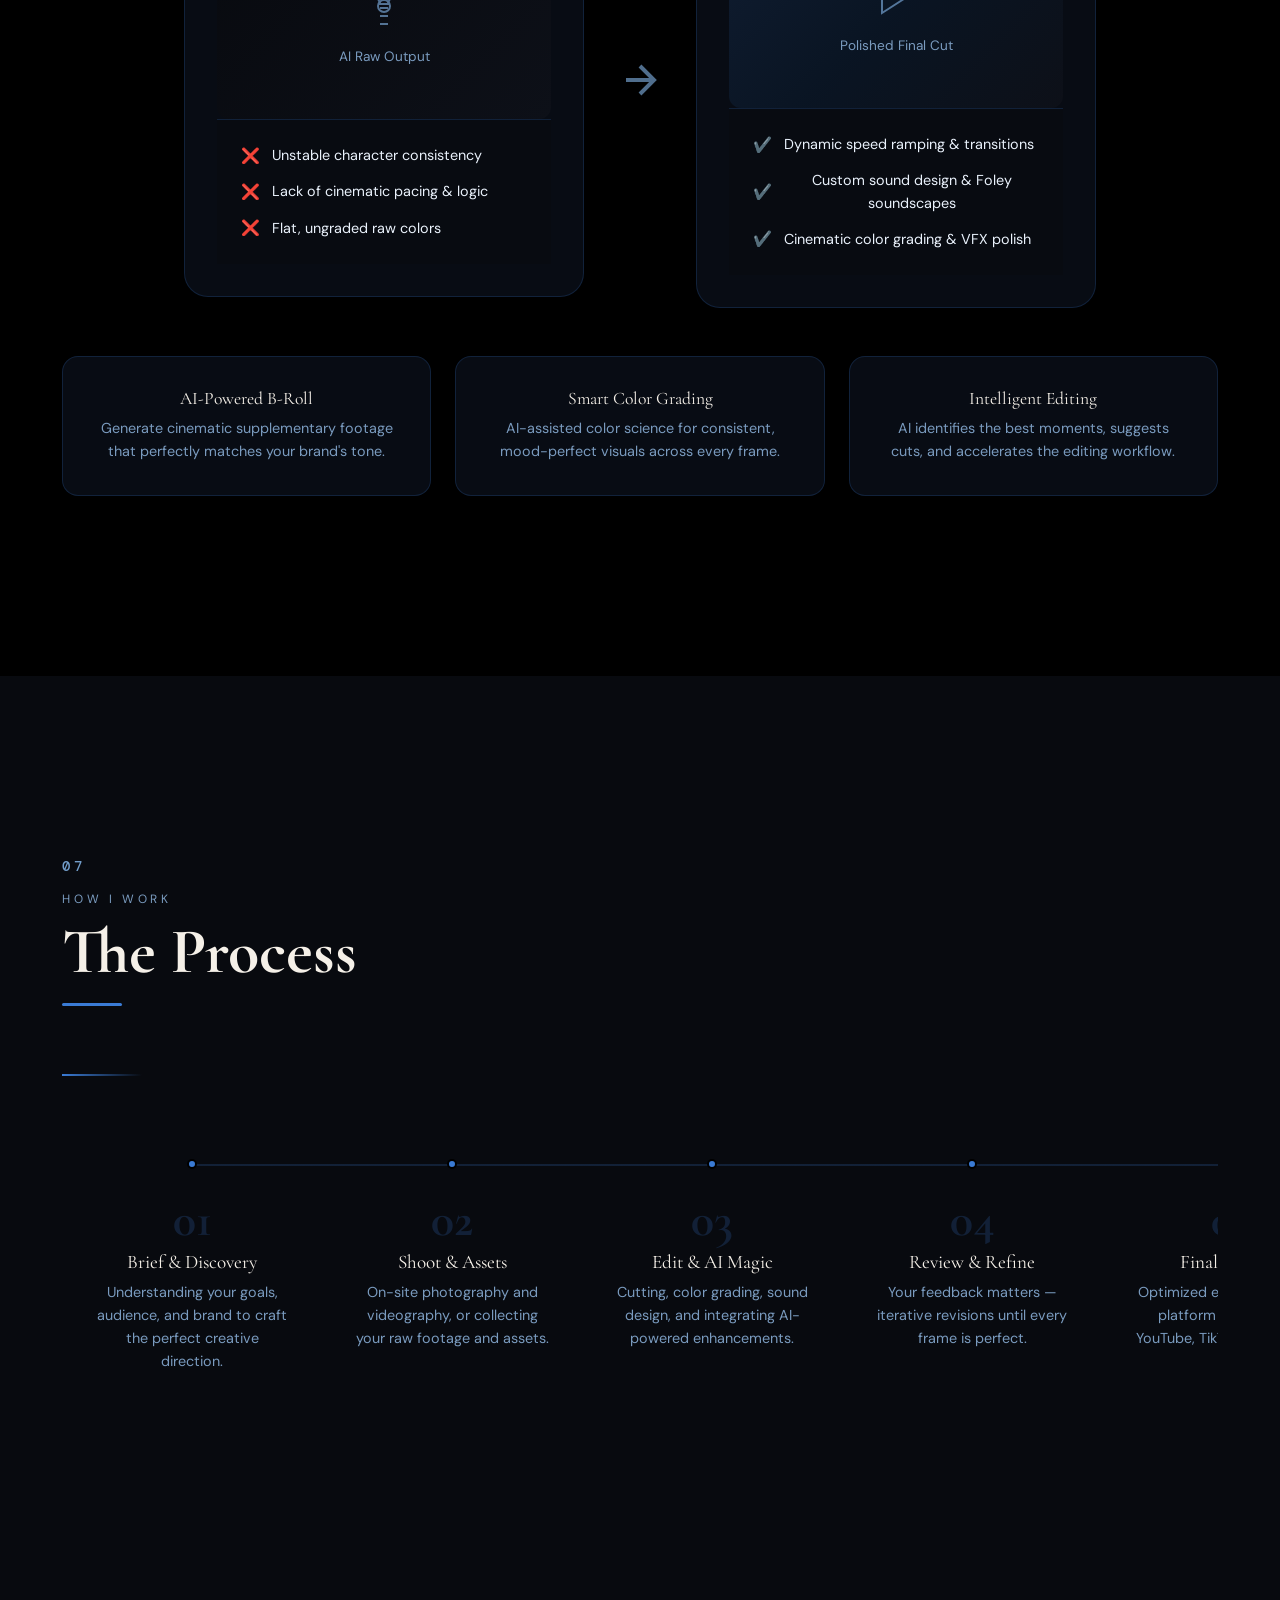
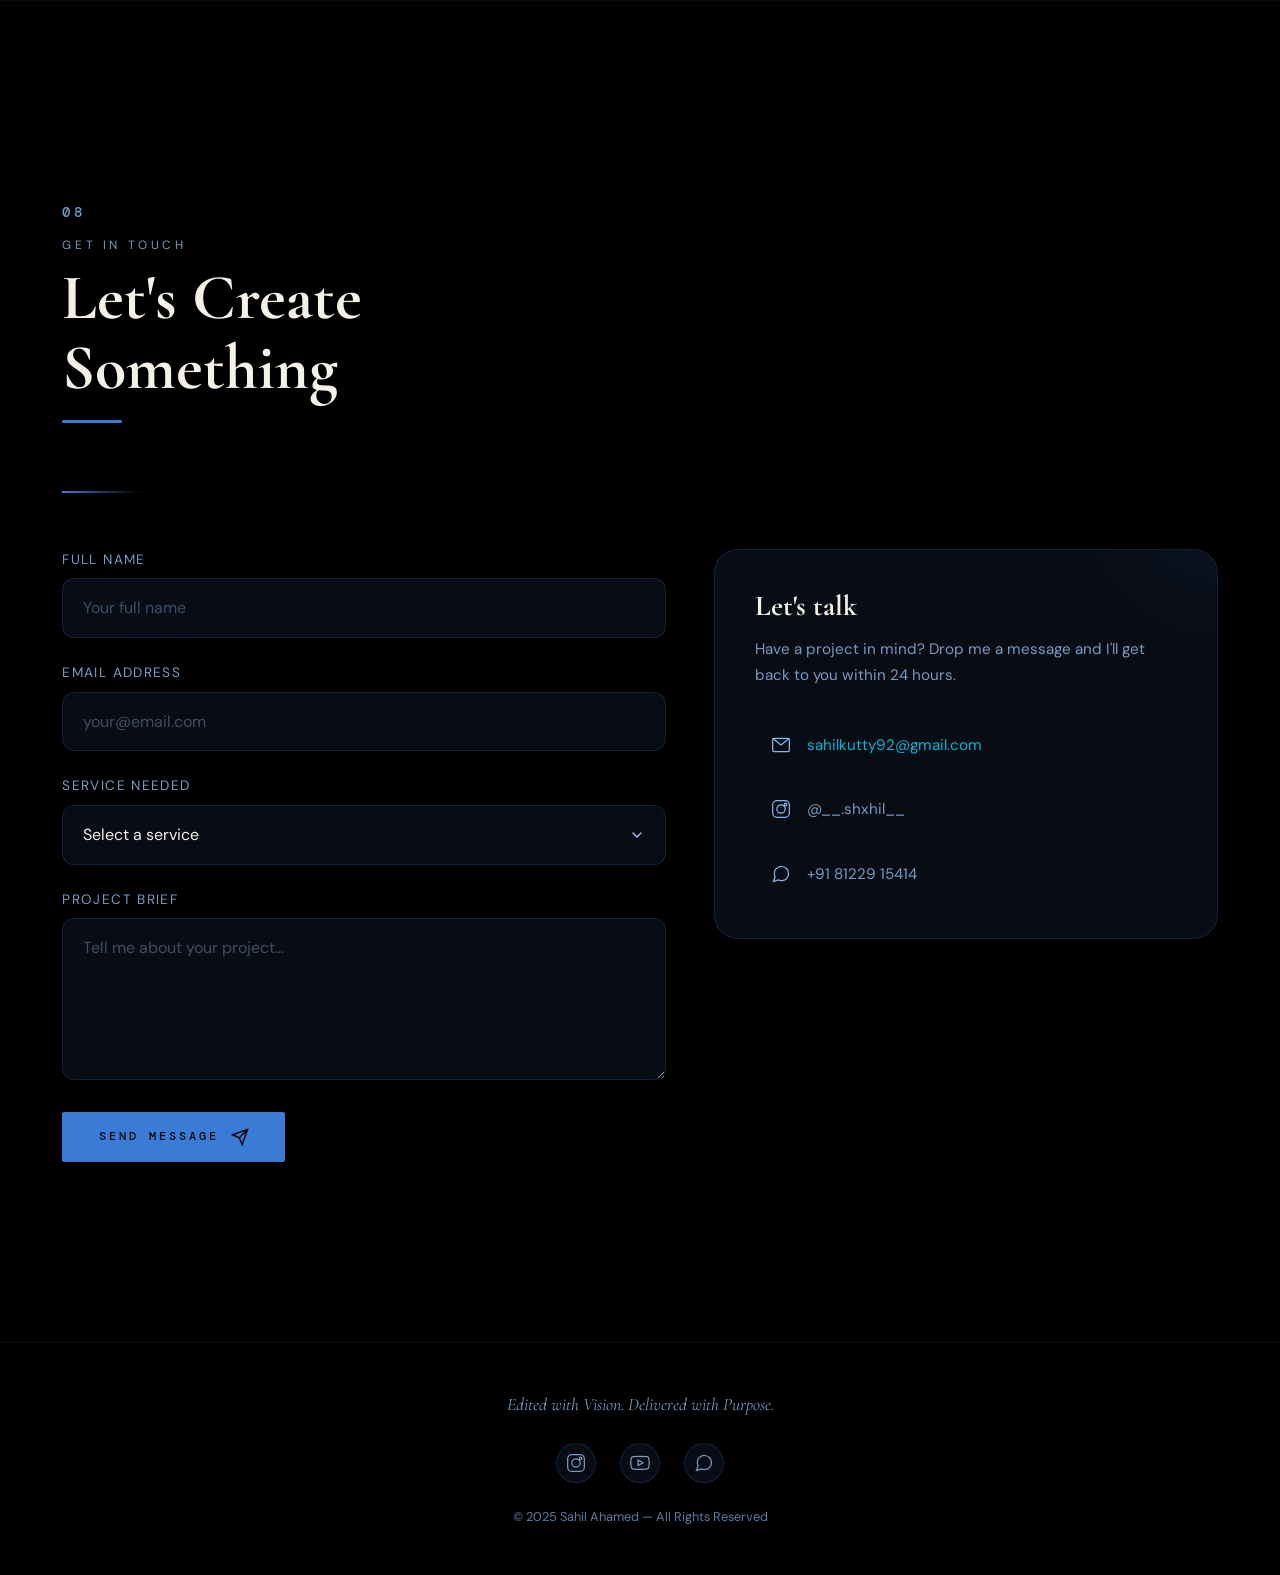
==== commit 7c3e2428: "update: replace instagram url" ====
--- a/index.html
+++ b/index.html
@@ -734,7 +734,7 @@
                   </span>
                 </a>
 
-                <a href="https://instagram.com/@__.shxhil__" target="_blank" rel="noopener noreferrer" class="contact__link">
+                <a href="https://www.instagram.com/__.shxhil__?igsh=MTJyZmNyeWFwczBjbw==" target="_blank" rel="noopener noreferrer" class="contact__link">
                   <svg viewBox="0 0 24 24" fill="none" stroke="currentColor" stroke-width="1.5" width="20" height="20" aria-hidden="true">
                     <rect x="2" y="2" width="20" height="20" rx="5"/>
                     <circle cx="12" cy="12" r="5"/>
@@ -770,7 +770,7 @@
 
         <!-- Social Links -->
         <div class="footer__social">
-          <a href="https://instagram.com/@__.shxhil__" target="_blank" rel="noopener noreferrer" class="social-link" aria-label="Instagram">
+          <a href="https://www.instagram.com/__.shxhil__?igsh=MTJyZmNyeWFwczBjbw==" target="_blank" rel="noopener noreferrer" class="social-link" aria-label="Instagram">
             <svg viewBox="0 0 24 24" fill="none" stroke="currentColor" stroke-width="1.5">
               <rect x="2" y="2" width="20" height="20" rx="5"/>
               <circle cx="12" cy="12" r="5"/>
--- a/static/css/style.css
+++ b/static/css/style.css
@@ -4243,16 +4243,11 @@
 }
 
 .cl-particle-layer {
-  position: absolute;
-  width: 200%;
-  height: 200%;
-  background-image: url('data:image/svg+xml;utf8,%3Csvg viewBox="0 0 200 200" xmlns="http://www.w3.org/2000/svg"%3E%3Cfilter id="noiseFilter"%3E%3CfeTurbulence type="fractalNoise" baseFrequency="0.8" numOctaves="3" stitchTiles="stitch"/%3E%3C/filter%3E%3Crect width="100%25" height="100%25" filter="url(%23noiseFilter)"/%3E%3C/svg%3E');
-  opacity: 0;
-  mix-blend-mode: overlay;
-  pointer-events: none;
+  display: none;
 }
 
 .cl-poster-container {
+  will-change: transform, clip-path, opacity;
   position: relative;
   width: 100%;
   height: 100%;
@@ -4298,9 +4293,10 @@
 
 @media (prefers-reduced-motion: reduce) {
   .cl-burst-center, .cl-particle-layer {
-    display: none !important;
-  }
+  display: none;
+}
   .cl-poster-container {
+  will-change: transform, clip-path, opacity;
     clip-path: none !important;
     transform: none !important;
     opacity: 0;
